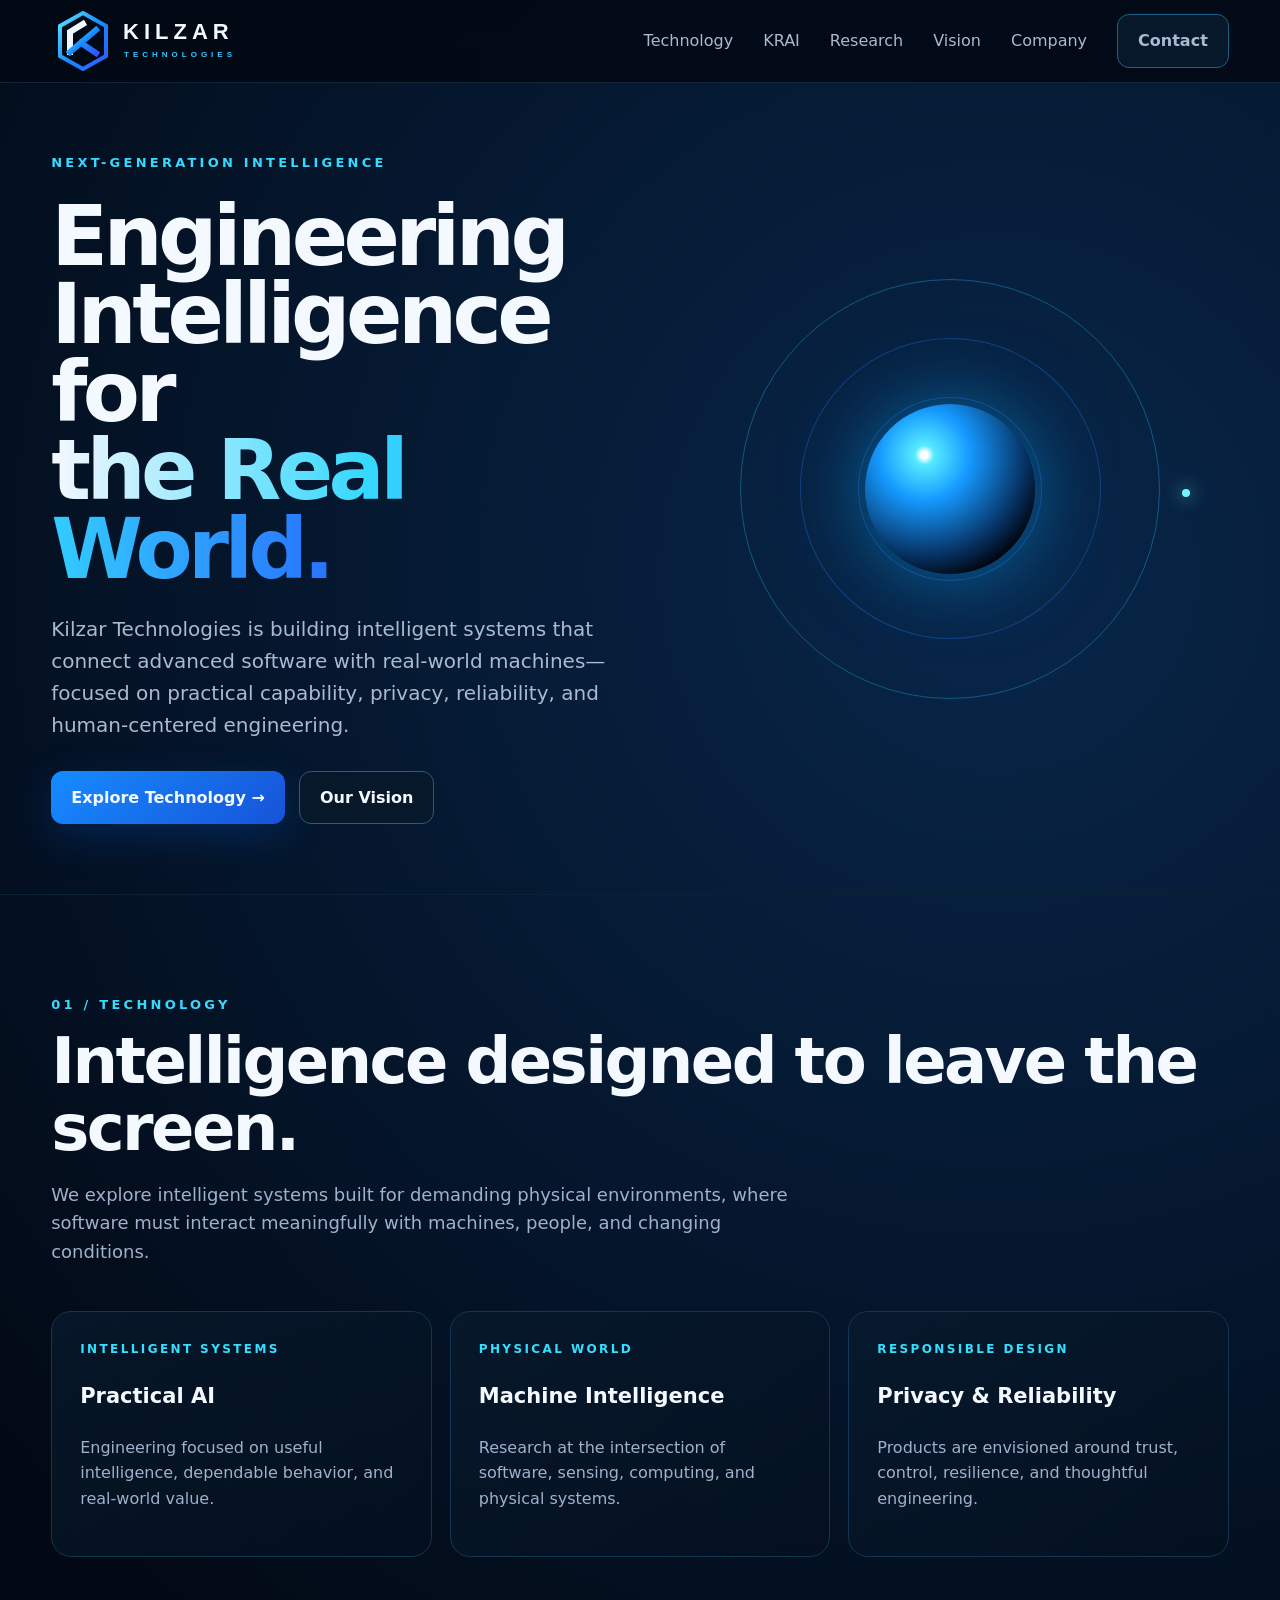
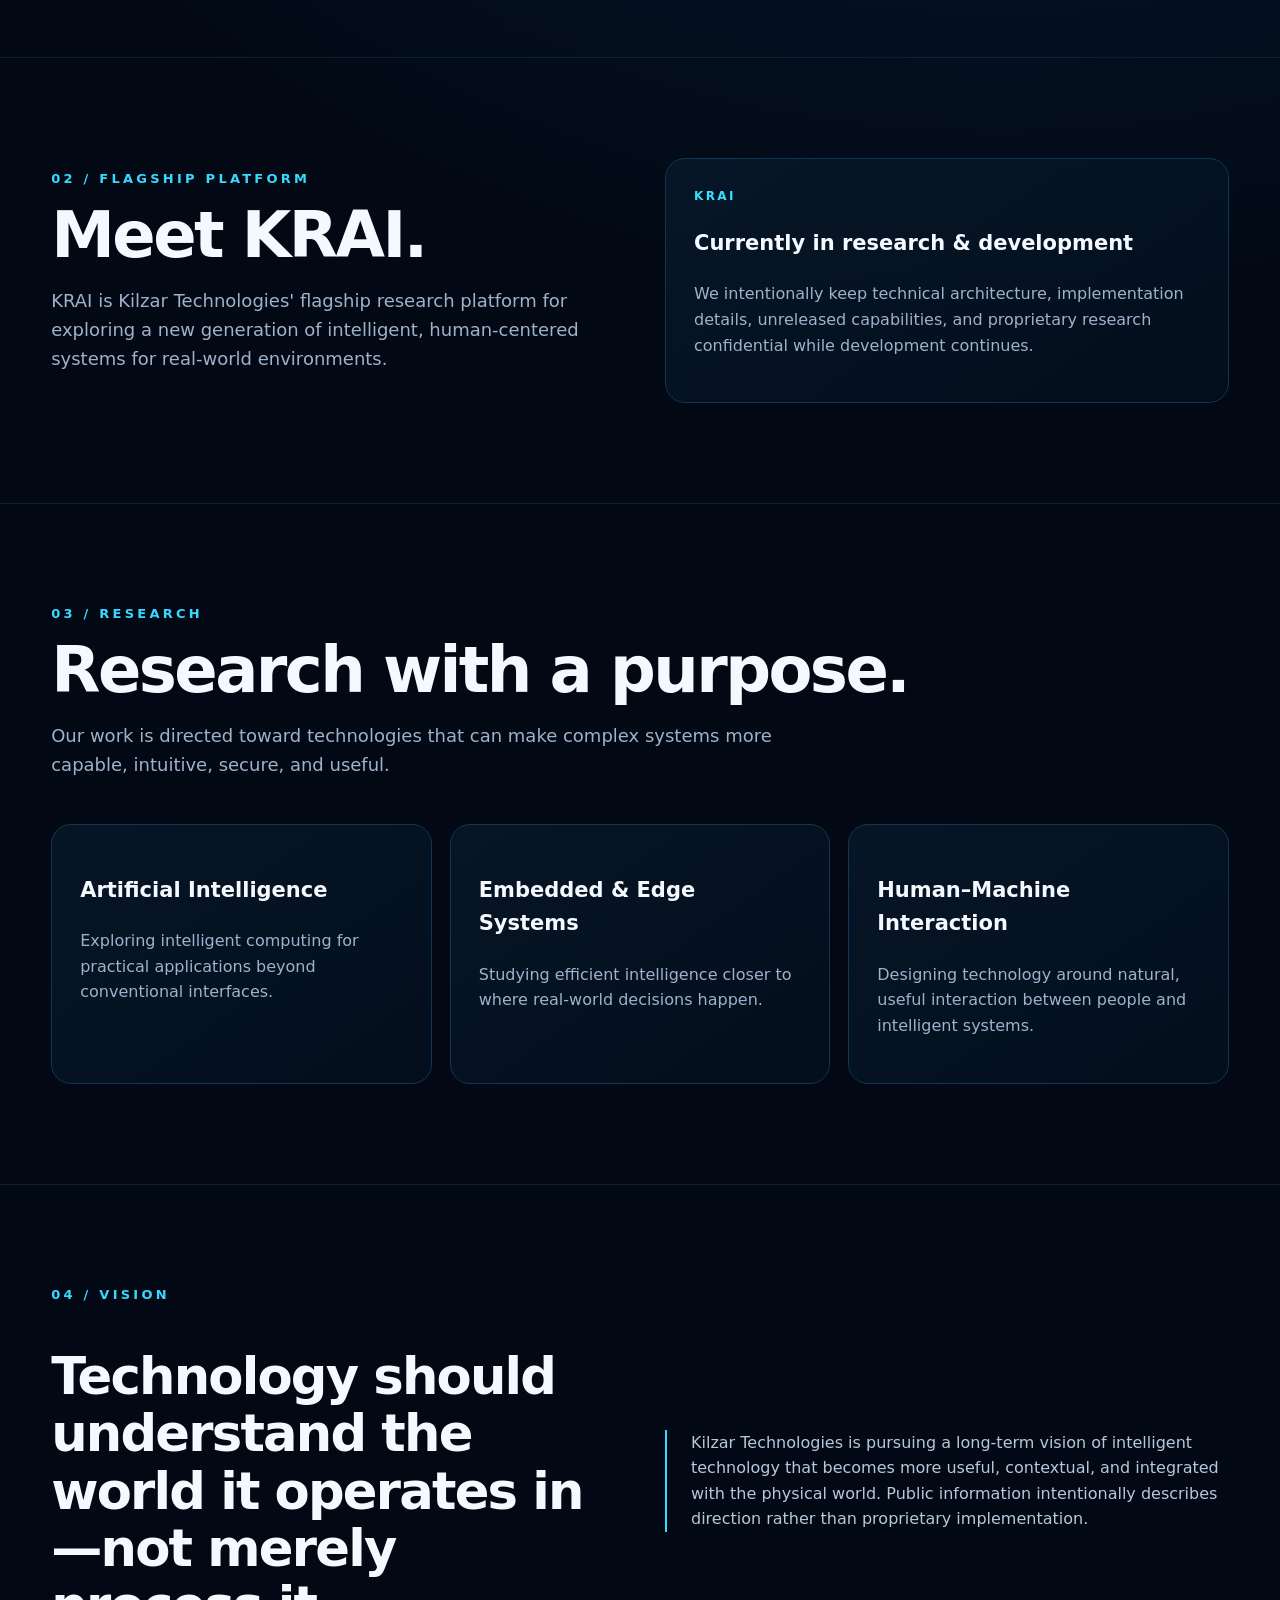
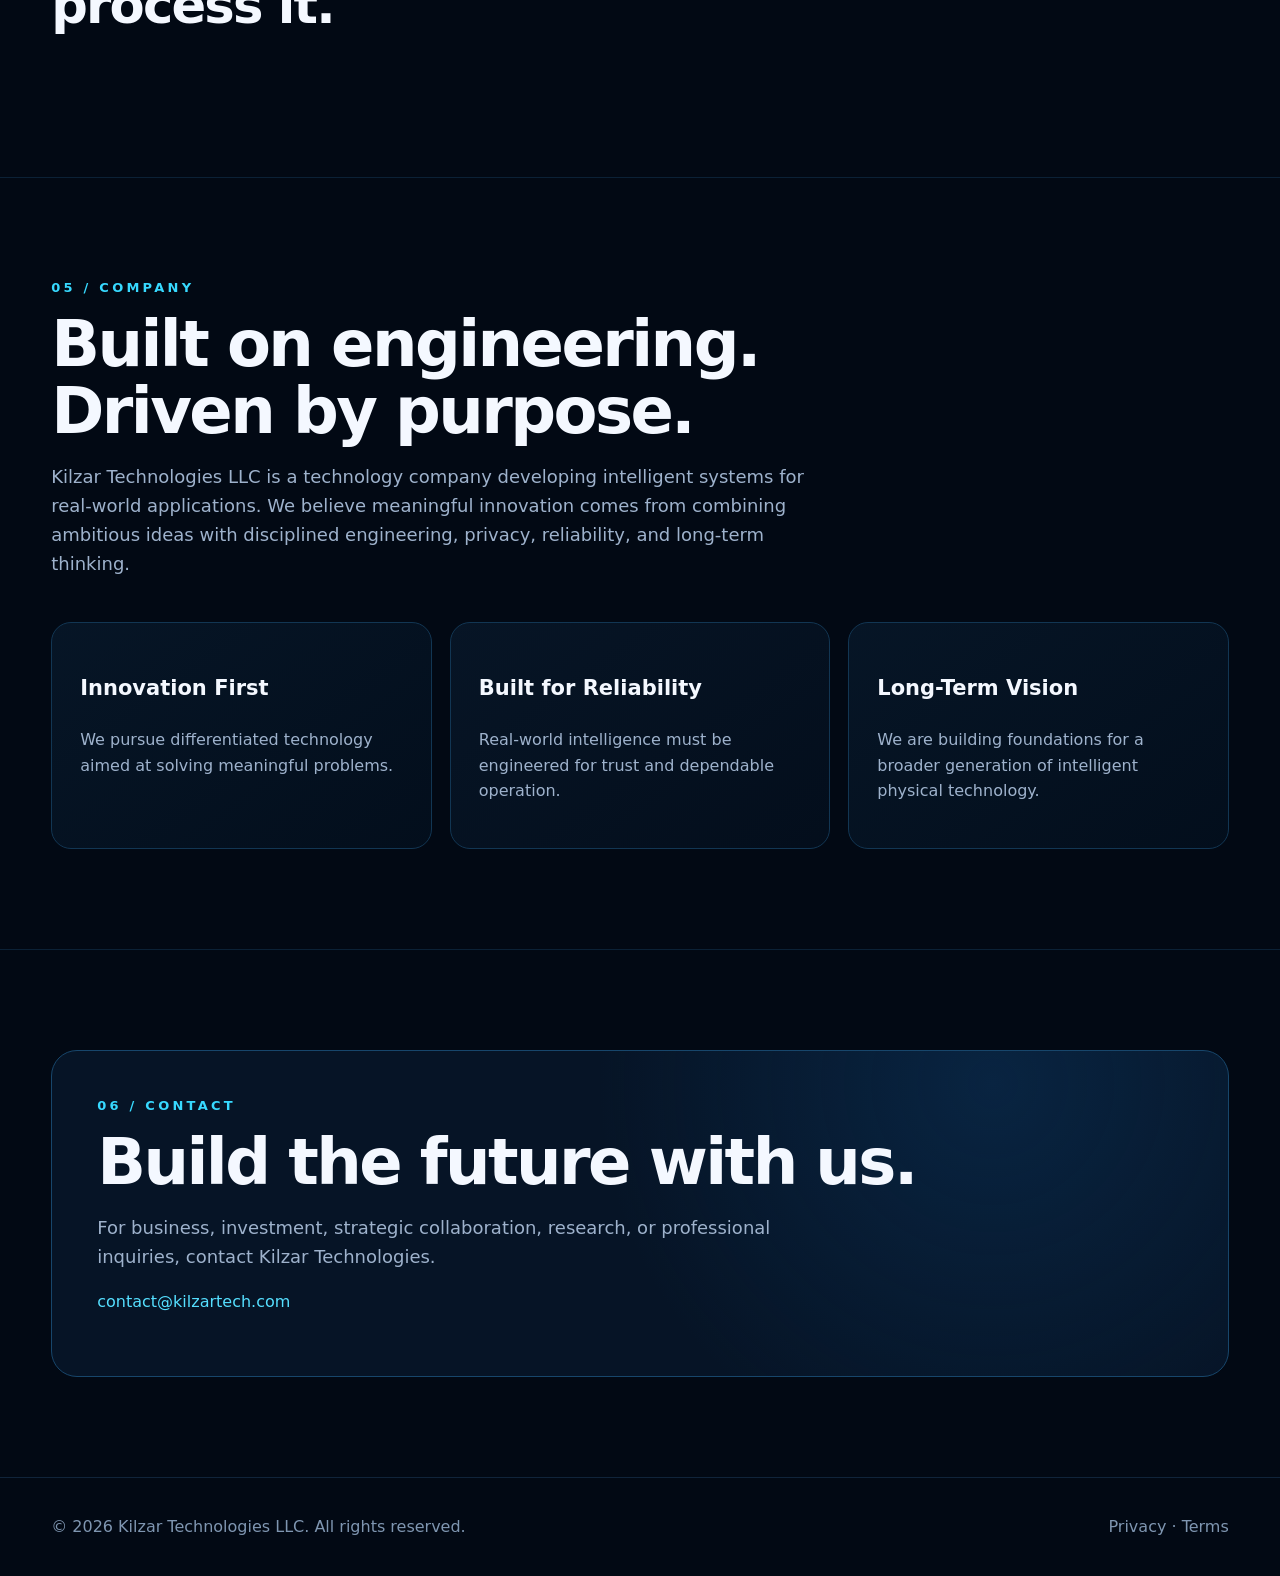
==== index.html @ d8b45caa "Add files via upload" ====
<!doctype html><html lang="en"><head>
<meta charset="utf-8"><meta name="viewport" content="width=device-width,initial-scale=1">
<title>Kilzar Technologies | Engineering Intelligence for the Real World</title>
<meta name="description" content="Kilzar Technologies develops intelligent systems for real-world machines, mobility, and emerging technology.">
<meta name="theme-color" content="#020914"><meta property="og:title" content="Kilzar Technologies"><meta property="og:description" content="Engineering Intelligence for the Real World.">
<link rel="icon" href="assets/favicon.svg"><link rel="stylesheet" href="styles.css">
<script type="application/ld+json">{"@context":"https://schema.org","@type":"Organization","name":"Kilzar Technologies LLC","url":"https://kilzartech.com"}</script></head>
<body><header class="top"><div class="wrap nav"><a class="brand" href="#home"><img src="assets/logo.svg" alt="Kilzar Technologies"></a>
<nav class="links"><a href="#technology">Technology</a><a href="#krai">KRAI</a><a href="#research">Research</a><a href="#vision">Vision</a><a href="#company">Company</a><a class="btn contactlink" href="#contact">Contact</a></nav></div></header>
<main id="home"><div class="wrap hero"><div><div class="eyebrow">Next-generation intelligence</div>
<h1>Engineering<br>Intelligence for<br><span class="grad">the Real World.</span></h1>
<p class="lead">Kilzar Technologies is building intelligent systems that connect advanced software with real-world machines—focused on practical capability, privacy, reliability, and human-centered engineering.</p>
<div class="actions"><a class="btn primary" href="#technology">Explore Technology →</a><a class="btn" href="#vision">Our Vision</a></div></div>
<div class="visual" aria-hidden="true"><div class="orb"></div><div class="core"></div><div class="dot"></div></div></div>

<section id="technology"><div class="wrap"><div class="eyebrow">01 / Technology</div><h2 class="section-title">Intelligence designed to leave the screen.</h2><p class="sub">We explore intelligent systems built for demanding physical environments, where software must interact meaningfully with machines, people, and changing conditions.</p>
<div class="grid"><article class="card"><div class="num">INTELLIGENT SYSTEMS</div><h3>Practical AI</h3><p>Engineering focused on useful intelligence, dependable behavior, and real-world value.</p></article><article class="card"><div class="num">PHYSICAL WORLD</div><h3>Machine Intelligence</h3><p>Research at the intersection of software, sensing, computing, and physical systems.</p></article><article class="card"><div class="num">RESPONSIBLE DESIGN</div><h3>Privacy & Reliability</h3><p>Products are envisioned around trust, control, resilience, and thoughtful engineering.</p></article></div></div></section>

<section id="krai"><div class="wrap split"><div><div class="eyebrow">02 / Flagship Platform</div><h2 class="section-title">Meet KRAI.</h2><p class="sub">KRAI is Kilzar Technologies' flagship research platform for exploring a new generation of intelligent, human-centered systems for real-world environments.</p></div><div class="card"><div class="num">KRAI</div><h3>Currently in research & development</h3><p>We intentionally keep technical architecture, implementation details, unreleased capabilities, and proprietary research confidential while development continues.</p></div></div></section>

<section id="research"><div class="wrap"><div class="eyebrow">03 / Research</div><h2 class="section-title">Research with a purpose.</h2><p class="sub">Our work is directed toward technologies that can make complex systems more capable, intuitive, secure, and useful.</p><div class="grid"><div class="card"><h3>Artificial Intelligence</h3><p>Exploring intelligent computing for practical applications beyond conventional interfaces.</p></div><div class="card"><h3>Embedded & Edge Systems</h3><p>Studying efficient intelligence closer to where real-world decisions happen.</p></div><div class="card"><h3>Human–Machine Interaction</h3><p>Designing technology around natural, useful interaction between people and intelligent systems.</p></div></div></div></section>

<section id="vision"><div class="wrap split"><div><div class="eyebrow">04 / Vision</div><h2 class="statement">Technology should understand the world it operates in—not merely process it.</h2></div><p class="safe">Kilzar Technologies is pursuing a long-term vision of intelligent technology that becomes more useful, contextual, and integrated with the physical world. Public information intentionally describes direction rather than proprietary implementation.</p></div></section>

<section id="company"><div class="wrap"><div class="eyebrow">05 / Company</div><h2 class="section-title">Built on engineering.<br>Driven by purpose.</h2><p class="sub">Kilzar Technologies LLC is a technology company developing intelligent systems for real-world applications. We believe meaningful innovation comes from combining ambitious ideas with disciplined engineering, privacy, reliability, and long-term thinking.</p><div class="grid"><div class="card"><h3>Innovation First</h3><p>We pursue differentiated technology aimed at solving meaningful problems.</p></div><div class="card"><h3>Built for Reliability</h3><p>Real-world intelligence must be engineered for trust and dependable operation.</p></div><div class="card"><h3>Long-Term Vision</h3><p>We are building foundations for a broader generation of intelligent physical technology.</p></div></div></div></section>

<section id="contact"><div class="wrap contact"><div class="eyebrow">06 / Contact</div><h2 class="section-title">Build the future with us.</h2><p class="sub">For business, investment, strategic collaboration, research, or professional inquiries, contact Kilzar Technologies.</p><p><a href="mailto:contact@kilzartech.com">contact@kilzartech.com</a></p></div></section></main>
<footer class="footer"><div class="wrap foot"><span>© 2026 Kilzar Technologies LLC. All rights reserved.</span><span><a href="privacy.html">Privacy</a> · <a href="terms.html">Terms</a></span></div></footer><script src="script.js"></script></body></html>
---- styles.css ----
:root{--bg:#020914;--panel:#07182b;--line:#123653;--text:#f4f8ff;--muted:#9eb2cc;--cyan:#37d9ff;--blue:#1677ff}
*{box-sizing:border-box}html{scroll-behavior:smooth}body{margin:0;background:radial-gradient(circle at 78% 12%,#08264a 0,transparent 31%),var(--bg);color:var(--text);font:16px/1.6 Inter,ui-sans-serif,system-ui,-apple-system,Segoe UI,sans-serif}
a{color:inherit;text-decoration:none}.wrap{width:min(1180px,92%);margin:auto}.top{position:sticky;top:0;z-index:20;background:#020914e8;backdrop-filter:blur(16px);border-bottom:1px solid #10243a}.nav{height:82px;display:flex;align-items:center;justify-content:space-between}.brand img{width:220px;max-width:48vw;display:block}.links{display:flex;align-items:center;gap:30px;color:#a9bad1}.links a:hover{color:white}.btn{display:inline-flex;align-items:center;justify-content:center;border:1px solid #1b6089;border-radius:12px;padding:13px 20px;font-weight:700;background:#07182b}.btn.primary{border:0;background:linear-gradient(135deg,#168bff,#1653d8);box-shadow:0 12px 40px #006cff35}.hero{min-height:720px;display:grid;grid-template-columns:1.02fr .98fr;gap:40px;align-items:center;padding:70px 0}.eyebrow{color:var(--cyan);font-size:13px;letter-spacing:.25em;font-weight:800;text-transform:uppercase}.hero h1{font-size:clamp(54px,6.5vw,94px);line-height:.94;letter-spacing:-.055em;margin:24px 0}.grad{background:linear-gradient(90deg,#f5f8ff,#35d8ff,#2873ff);-webkit-background-clip:text;color:transparent}.lead{font-size:20px;color:#a9bad1;max-width:690px}.actions{display:flex;gap:14px;margin-top:30px}.visual{position:relative;min-height:520px;display:grid;place-items:center}.orb{width:min(420px,80vw);aspect-ratio:1;border:1px solid #1ecbff55;border-radius:50%;position:absolute;animation:spin 18s linear infinite}.orb:after,.orb:before{content:"";position:absolute;inset:14%;border:1px solid #1d80ff55;border-radius:50%;transform:rotate(58deg)}.orb:after{inset:28%;transform:rotate(-36deg)}.core{width:170px;aspect-ratio:1;border-radius:50%;background:radial-gradient(circle at 35% 30%,white 0 2%,#55eaff 6%,#1599ff 28%,#062c59 64%,#010610 78%);box-shadow:0 0 80px #0aa8ff88;animation:float 4s ease-in-out infinite}.dot{position:absolute;width:8px;height:8px;border-radius:50%;background:#6ff5ff;box-shadow:0 0 18px #6ff5ff;right:7%;top:50%}
section{padding:100px 0;border-top:1px solid #0b2136}.section-title{font-size:clamp(38px,5vw,64px);line-height:1.05;letter-spacing:-.04em;margin:12px 0 18px}.sub{color:var(--muted);max-width:760px;font-size:18px}.grid{display:grid;grid-template-columns:repeat(3,1fr);gap:18px;margin-top:44px}.card{padding:28px;border:1px solid var(--line);border-radius:20px;background:linear-gradient(145deg,#081a2dba,#03101fba);min-height:210px;transition:.25s}.card:hover{transform:translateY(-5px);border-color:#2476a7;box-shadow:0 18px 60px #0007}.card h3{font-size:21px}.card p{color:var(--muted)}.num{color:#36dfff;font-size:12px;letter-spacing:.2em;font-weight:800}.split{display:grid;grid-template-columns:1fr 1fr;gap:50px;align-items:center}.statement{font-size:clamp(30px,4vw,52px);line-height:1.12;letter-spacing:-.035em}.safe{border-left:2px solid var(--cyan);padding-left:24px;color:#b6c8dc}.contact{padding:45px;border:1px solid #17466b;border-radius:26px;background:radial-gradient(circle at 80% 10%,#0c3c6a66,transparent 40%),#061426}.contact a{color:#55dfff}.footer{padding:36px 0;color:#7f96b1;border-top:1px solid #10243a}.foot{display:flex;justify-content:space-between;gap:20px;flex-wrap:wrap}.mobile{display:none}
@keyframes spin{to{transform:rotate(360deg)}}@keyframes float{50%{transform:translateY(-12px)}}
@media(max-width:800px){.links a:not(.contactlink){display:none}.links{gap:10px}.hero,.split{grid-template-columns:1fr}.hero{padding-top:55px}.visual{min-height:390px}.grid{grid-template-columns:1fr}.hero h1{font-size:55px}.nav{height:72px}.brand img{width:190px}section{padding:72px 0}}
@media(prefers-reduced-motion:reduce){*{scroll-behavior:auto}.orb,.core{animation:none}}
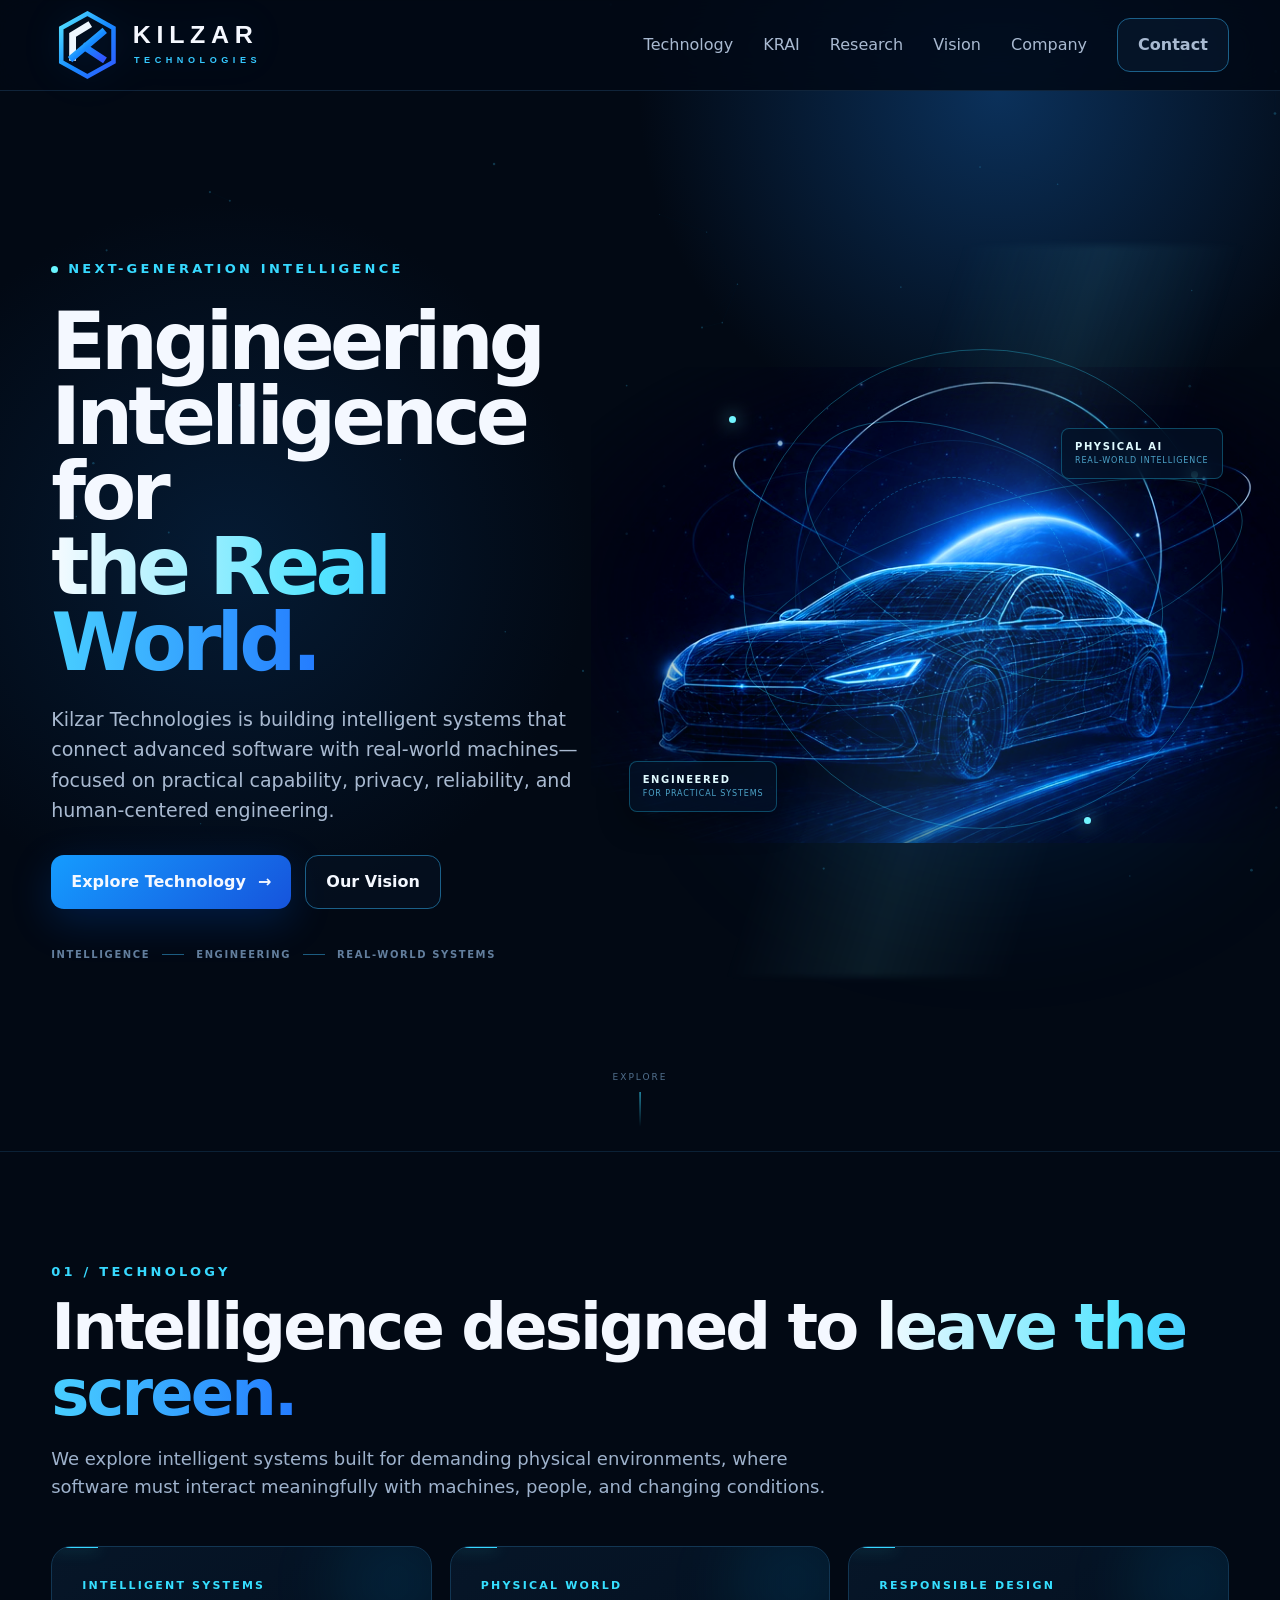
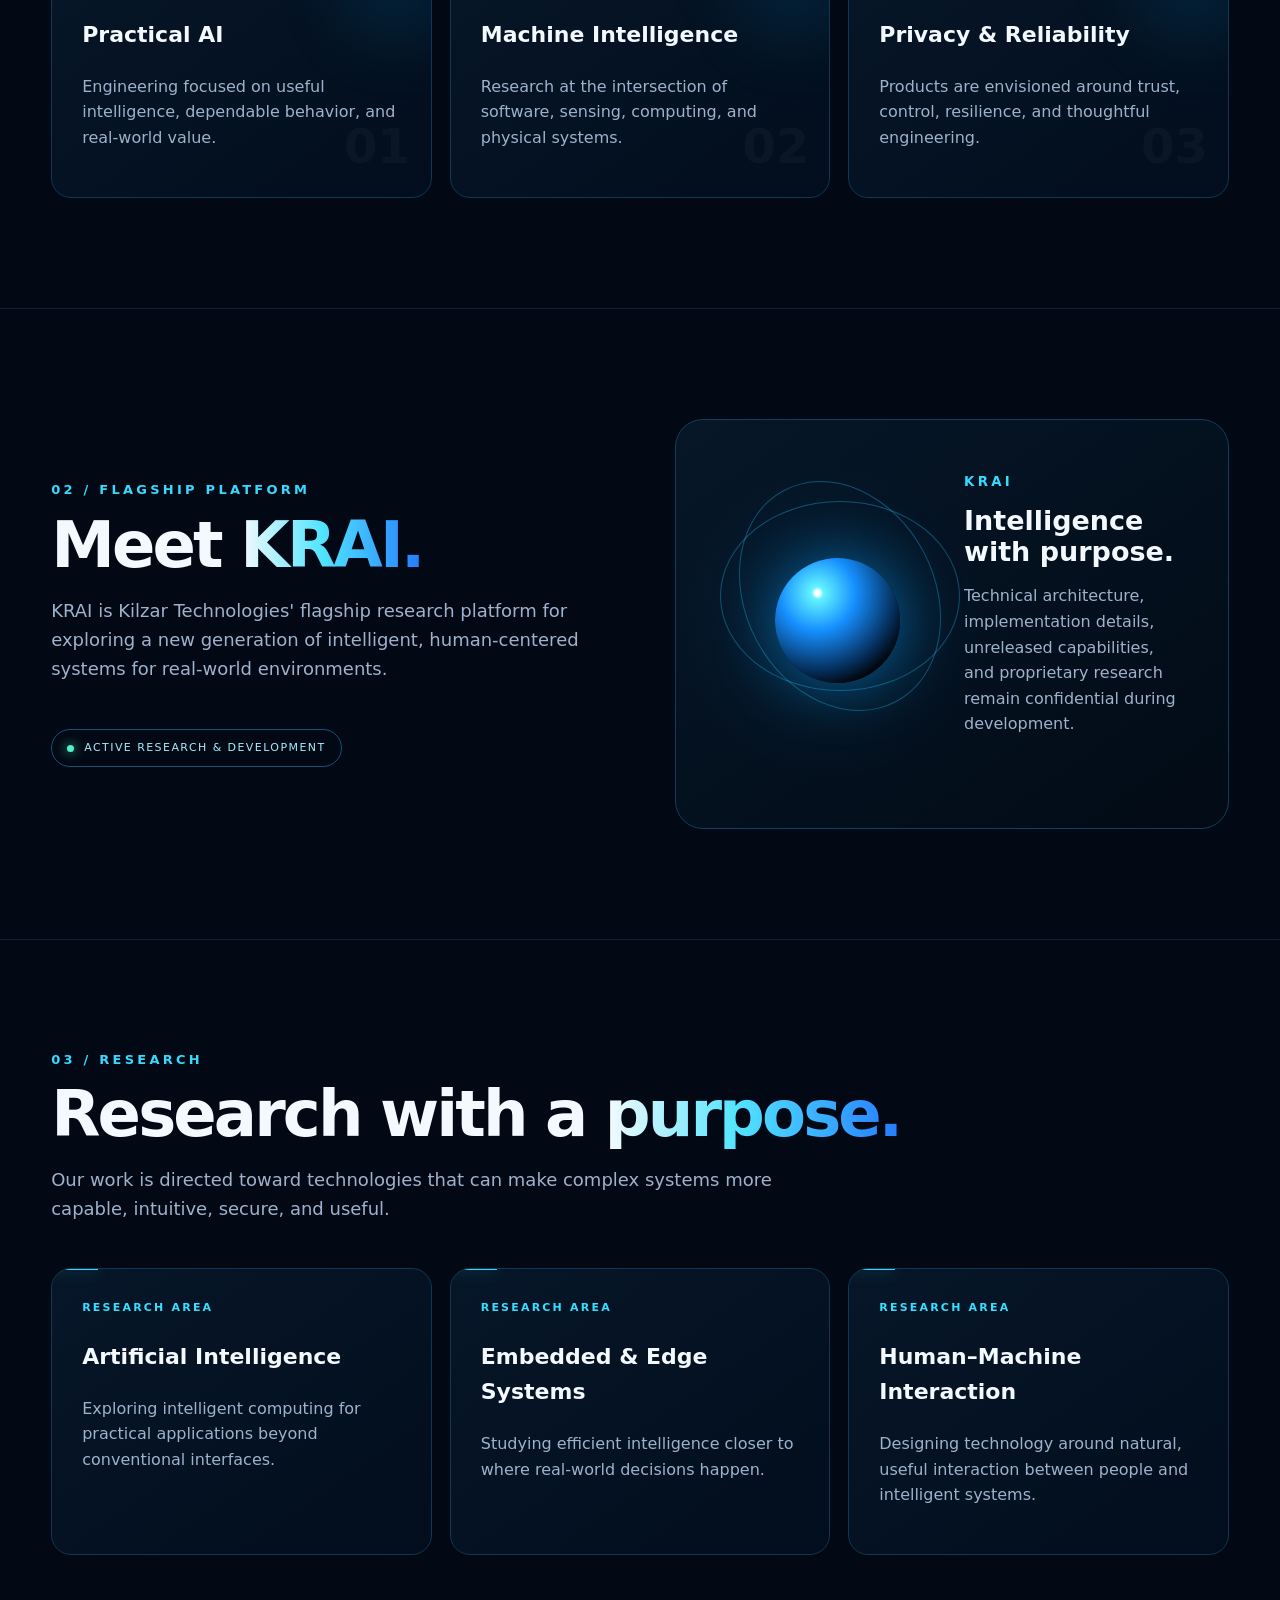
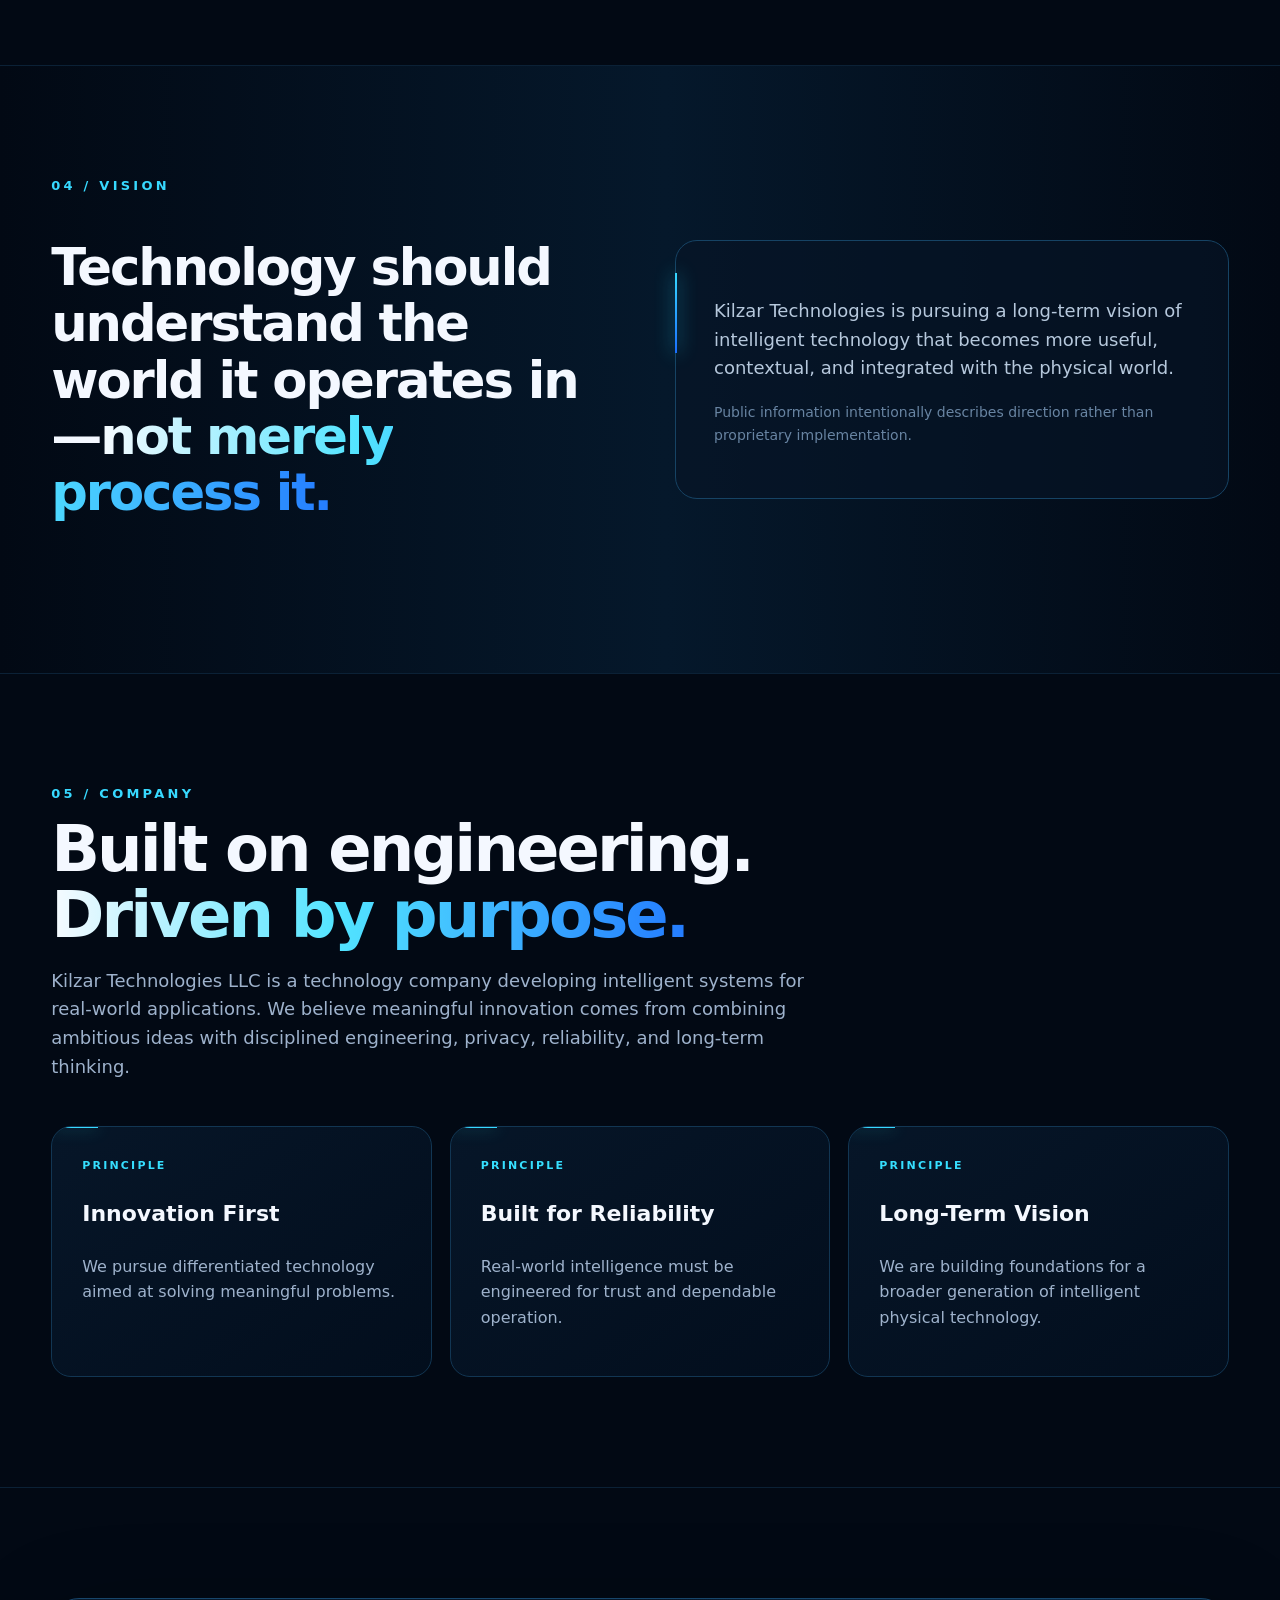
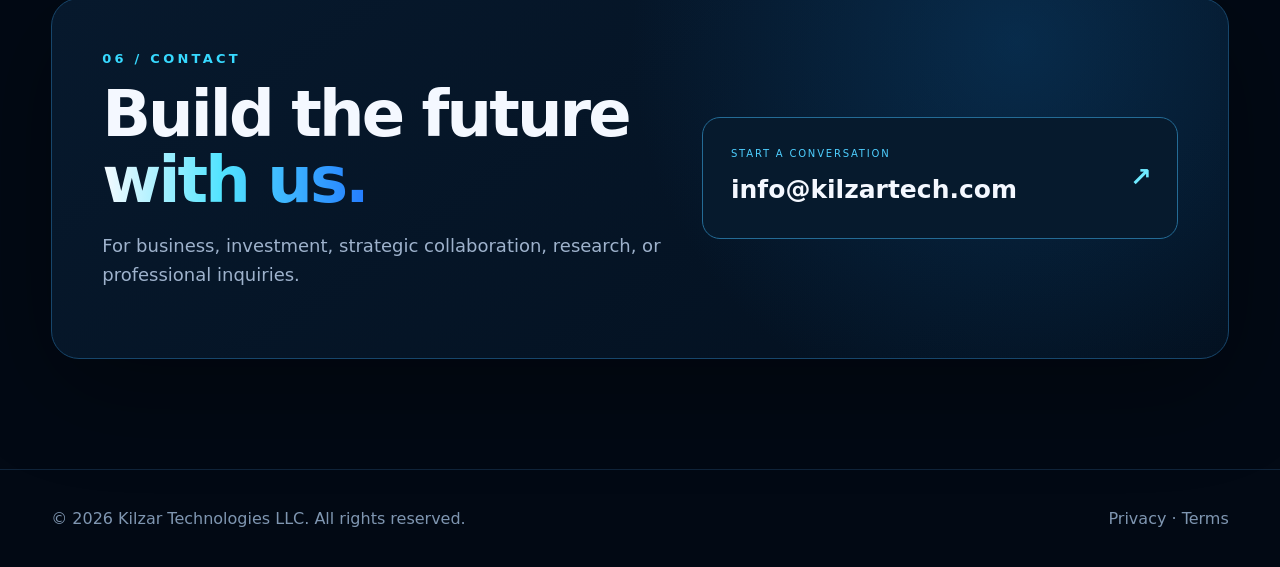
==== commit 7d5f6586: "Add files via upload" ====
--- a/index.html
+++ b/index.html
@@ -1,28 +1,95 @@
-<!doctype html><html lang="en"><head>
-<meta charset="utf-8"><meta name="viewport" content="width=device-width,initial-scale=1">
+<!doctype html>
+<html lang="en">
+<head>
+<meta charset="utf-8">
+<meta name="viewport" content="width=device-width,initial-scale=1">
 <title>Kilzar Technologies | Engineering Intelligence for the Real World</title>
 <meta name="description" content="Kilzar Technologies develops intelligent systems for real-world machines, mobility, and emerging technology.">
-<meta name="theme-color" content="#020914"><meta property="og:title" content="Kilzar Technologies"><meta property="og:description" content="Engineering Intelligence for the Real World.">
-<link rel="icon" href="assets/favicon.svg"><link rel="stylesheet" href="styles.css">
-<script type="application/ld+json">{"@context":"https://schema.org","@type":"Organization","name":"Kilzar Technologies LLC","url":"https://kilzartech.com"}</script></head>
-<body><header class="top"><div class="wrap nav"><a class="brand" href="#home"><img src="assets/logo.svg" alt="Kilzar Technologies"></a>
-<nav class="links"><a href="#technology">Technology</a><a href="#krai">KRAI</a><a href="#research">Research</a><a href="#vision">Vision</a><a href="#company">Company</a><a class="btn contactlink" href="#contact">Contact</a></nav></div></header>
-<main id="home"><div class="wrap hero"><div><div class="eyebrow">Next-generation intelligence</div>
-<h1>Engineering<br>Intelligence for<br><span class="grad">the Real World.</span></h1>
-<p class="lead">Kilzar Technologies is building intelligent systems that connect advanced software with real-world machines—focused on practical capability, privacy, reliability, and human-centered engineering.</p>
-<div class="actions"><a class="btn primary" href="#technology">Explore Technology →</a><a class="btn" href="#vision">Our Vision</a></div></div>
-<div class="visual" aria-hidden="true"><div class="orb"></div><div class="core"></div><div class="dot"></div></div></div>
+<meta name="theme-color" content="#020914">
+<meta property="og:title" content="Kilzar Technologies">
+<meta property="og:description" content="Engineering Intelligence for the Real World.">
+<link rel="icon" href="assets/favicon.svg">
+<link rel="stylesheet" href="styles.css">
+<script type="application/ld+json">{"@context":"https://schema.org","@type":"Organization","name":"Kilzar Technologies LLC","url":"https://kilzartech.com"}</script>
+</head>
+<body>
+<div class="ambient" aria-hidden="true"><canvas id="field"></canvas><div class="scan"></div></div>
 
-<section id="technology"><div class="wrap"><div class="eyebrow">01 / Technology</div><h2 class="section-title">Intelligence designed to leave the screen.</h2><p class="sub">We explore intelligent systems built for demanding physical environments, where software must interact meaningfully with machines, people, and changing conditions.</p>
-<div class="grid"><article class="card"><div class="num">INTELLIGENT SYSTEMS</div><h3>Practical AI</h3><p>Engineering focused on useful intelligence, dependable behavior, and real-world value.</p></article><article class="card"><div class="num">PHYSICAL WORLD</div><h3>Machine Intelligence</h3><p>Research at the intersection of software, sensing, computing, and physical systems.</p></article><article class="card"><div class="num">RESPONSIBLE DESIGN</div><h3>Privacy & Reliability</h3><p>Products are envisioned around trust, control, resilience, and thoughtful engineering.</p></article></div></div></section>
+<header class="top">
+  <div class="wrap nav">
+    <a class="brand" href="#home" aria-label="Kilzar Technologies home"><img src="assets/logo.svg" alt="Kilzar Technologies"></a>
+    <nav class="links" aria-label="Primary navigation">
+      <a href="#technology">Technology</a><a href="#krai">KRAI</a><a href="#research">Research</a>
+      <a href="#vision">Vision</a><a href="#company">Company</a><a class="btn contactlink" href="#contact">Contact</a>
+    </nav>
+  </div>
+</header>
 
-<section id="krai"><div class="wrap split"><div><div class="eyebrow">02 / Flagship Platform</div><h2 class="section-title">Meet KRAI.</h2><p class="sub">KRAI is Kilzar Technologies' flagship research platform for exploring a new generation of intelligent, human-centered systems for real-world environments.</p></div><div class="card"><div class="num">KRAI</div><h3>Currently in research & development</h3><p>We intentionally keep technical architecture, implementation details, unreleased capabilities, and proprietary research confidential while development continues.</p></div></div></section>
+<main id="home">
+<section class="hero-section">
+<div class="wrap hero">
+  <div class="hero-copy reveal">
+    <div class="eyebrow"><span class="pulse"></span> Next-generation intelligence</div>
+    <h1>Engineering<br>Intelligence for<br><span class="grad">the Real World.</span></h1>
+    <p class="lead">Kilzar Technologies is building intelligent systems that connect advanced software with real-world machines—focused on practical capability, privacy, reliability, and human-centered engineering.</p>
+    <div class="actions"><a class="btn primary" href="#technology">Explore Technology <span>→</span></a><a class="btn ghost" href="#vision">Our Vision</a></div>
+    <div class="trustline"><span>INTELLIGENCE</span><i></i><span>ENGINEERING</span><i></i><span>REAL-WORLD SYSTEMS</span></div>
+  </div>
+  <div class="hero-stage reveal" aria-hidden="true">
+    <div class="halo halo-a"></div><div class="halo halo-b"></div><div class="halo halo-c"></div>
+    <div class="data-ring ring-a"></div><div class="data-ring ring-b"></div>
+    <img class="hero-car" src="assets/automotive-hero.jpg" alt="">
+    <div class="light-sweep"></div>
+    <div class="node n1"></div><div class="node n2"></div><div class="node n3"></div>
+    <div class="hud hud-a"><b>PHYSICAL AI</b><span>REAL-WORLD INTELLIGENCE</span></div>
+    <div class="hud hud-b"><b>ENGINEERED</b><span>FOR PRACTICAL SYSTEMS</span></div>
+  </div>
+</div>
+<div class="scroll-cue"><span>EXPLORE</span><i></i></div>
+</section>
 
-<section id="research"><div class="wrap"><div class="eyebrow">03 / Research</div><h2 class="section-title">Research with a purpose.</h2><p class="sub">Our work is directed toward technologies that can make complex systems more capable, intuitive, secure, and useful.</p><div class="grid"><div class="card"><h3>Artificial Intelligence</h3><p>Exploring intelligent computing for practical applications beyond conventional interfaces.</p></div><div class="card"><h3>Embedded & Edge Systems</h3><p>Studying efficient intelligence closer to where real-world decisions happen.</p></div><div class="card"><h3>Human–Machine Interaction</h3><p>Designing technology around natural, useful interaction between people and intelligent systems.</p></div></div></div></section>
+<section id="technology"><div class="wrap reveal">
+  <div class="eyebrow">01 / Technology</div><h2 class="section-title">Intelligence designed to <span>leave the screen.</span></h2>
+  <p class="sub">We explore intelligent systems built for demanding physical environments, where software must interact meaningfully with machines, people, and changing conditions.</p>
+  <div class="grid">
+    <article class="card"><div class="card-glow"></div><div class="num">INTELLIGENT SYSTEMS</div><h3>Practical AI</h3><p>Engineering focused on useful intelligence, dependable behavior, and real-world value.</p><div class="corner">01</div></article>
+    <article class="card"><div class="card-glow"></div><div class="num">PHYSICAL WORLD</div><h3>Machine Intelligence</h3><p>Research at the intersection of software, sensing, computing, and physical systems.</p><div class="corner">02</div></article>
+    <article class="card"><div class="card-glow"></div><div class="num">RESPONSIBLE DESIGN</div><h3>Privacy & Reliability</h3><p>Products are envisioned around trust, control, resilience, and thoughtful engineering.</p><div class="corner">03</div></article>
+  </div>
+</div></section>
 
-<section id="vision"><div class="wrap split"><div><div class="eyebrow">04 / Vision</div><h2 class="statement">Technology should understand the world it operates in—not merely process it.</h2></div><p class="safe">Kilzar Technologies is pursuing a long-term vision of intelligent technology that becomes more useful, contextual, and integrated with the physical world. Public information intentionally describes direction rather than proprietary implementation.</p></div></section>
+<section id="krai"><div class="wrap split reveal">
+  <div><div class="eyebrow">02 / Flagship Platform</div><h2 class="section-title">Meet <span>KRAI.</span></h2><p class="sub">KRAI is Kilzar Technologies' flagship research platform for exploring a new generation of intelligent, human-centered systems for real-world environments.</p><div class="status"><i></i> ACTIVE RESEARCH & DEVELOPMENT</div></div>
+  <div class="krai-viz"><div class="krai-orbit o1"></div><div class="krai-orbit o2"></div><div class="krai-core"></div><div class="krai-copy"><small>KRAI</small><strong>Intelligence with purpose.</strong><p>Technical architecture, implementation details, unreleased capabilities, and proprietary research remain confidential during development.</p></div></div>
+</div></section>
 
-<section id="company"><div class="wrap"><div class="eyebrow">05 / Company</div><h2 class="section-title">Built on engineering.<br>Driven by purpose.</h2><p class="sub">Kilzar Technologies LLC is a technology company developing intelligent systems for real-world applications. We believe meaningful innovation comes from combining ambitious ideas with disciplined engineering, privacy, reliability, and long-term thinking.</p><div class="grid"><div class="card"><h3>Innovation First</h3><p>We pursue differentiated technology aimed at solving meaningful problems.</p></div><div class="card"><h3>Built for Reliability</h3><p>Real-world intelligence must be engineered for trust and dependable operation.</p></div><div class="card"><h3>Long-Term Vision</h3><p>We are building foundations for a broader generation of intelligent physical technology.</p></div></div></div></section>
+<section id="research"><div class="wrap reveal">
+  <div class="eyebrow">03 / Research</div><h2 class="section-title">Research with a <span>purpose.</span></h2>
+  <p class="sub">Our work is directed toward technologies that can make complex systems more capable, intuitive, secure, and useful.</p>
+  <div class="grid research-grid">
+    <div class="card"><div class="num">RESEARCH AREA</div><h3>Artificial Intelligence</h3><p>Exploring intelligent computing for practical applications beyond conventional interfaces.</p></div>
+    <div class="card"><div class="num">RESEARCH AREA</div><h3>Embedded & Edge Systems</h3><p>Studying efficient intelligence closer to where real-world decisions happen.</p></div>
+    <div class="card"><div class="num">RESEARCH AREA</div><h3>Human–Machine Interaction</h3><p>Designing technology around natural, useful interaction between people and intelligent systems.</p></div>
+  </div>
+</div></section>
 
-<section id="contact"><div class="wrap contact"><div class="eyebrow">06 / Contact</div><h2 class="section-title">Build the future with us.</h2><p class="sub">For business, investment, strategic collaboration, research, or professional inquiries, contact Kilzar Technologies.</p><p><a href="mailto:contact@kilzartech.com">contact@kilzartech.com</a></p></div></section></main>
-<footer class="footer"><div class="wrap foot"><span>© 2026 Kilzar Technologies LLC. All rights reserved.</span><span><a href="privacy.html">Privacy</a> · <a href="terms.html">Terms</a></span></div></footer><script src="script.js"></script></body></html>+<section id="vision" class="vision-section"><div class="wrap split reveal">
+  <div><div class="eyebrow">04 / Vision</div><h2 class="statement">Technology should understand the world it operates in—<span>not merely process it.</span></h2></div>
+  <div class="vision-panel"><div class="vision-line"></div><p>Kilzar Technologies is pursuing a long-term vision of intelligent technology that becomes more useful, contextual, and integrated with the physical world.</p><p class="muted-small">Public information intentionally describes direction rather than proprietary implementation.</p></div>
+</div></section>
+
+<section id="company"><div class="wrap reveal">
+  <div class="eyebrow">05 / Company</div><h2 class="section-title">Built on engineering.<br><span>Driven by purpose.</span></h2>
+  <p class="sub">Kilzar Technologies LLC is a technology company developing intelligent systems for real-world applications. We believe meaningful innovation comes from combining ambitious ideas with disciplined engineering, privacy, reliability, and long-term thinking.</p>
+  <div class="grid"><div class="card"><div class="num">PRINCIPLE</div><h3>Innovation First</h3><p>We pursue differentiated technology aimed at solving meaningful problems.</p></div><div class="card"><div class="num">PRINCIPLE</div><h3>Built for Reliability</h3><p>Real-world intelligence must be engineered for trust and dependable operation.</p></div><div class="card"><div class="num">PRINCIPLE</div><h3>Long-Term Vision</h3><p>We are building foundations for a broader generation of intelligent physical technology.</p></div></div>
+</div></section>
+
+<section id="contact"><div class="wrap contact reveal">
+  <div><div class="eyebrow">06 / Contact</div><h2 class="section-title">Build the future <span>with us.</span></h2><p class="sub">For business, investment, strategic collaboration, research, or professional inquiries.</p></div>
+  <a class="contact-cta" href="mailto:info@kilzartech.com"><small>START A CONVERSATION</small><strong>info@kilzartech.com</strong><b>↗</b></a>
+</div></section>
+</main>
+
+<footer class="footer"><div class="wrap foot"><span>© 2026 Kilzar Technologies LLC. All rights reserved.</span><span><a href="privacy.html">Privacy</a> · <a href="terms.html">Terms</a></span></div></footer>
+<script src="script.js"></script>
+</body></html>
--- a/styles.css
+++ b/styles.css
@@ -1,8 +1,20 @@
 
-:root{--bg:#020914;--panel:#07182b;--line:#123653;--text:#f4f8ff;--muted:#9eb2cc;--cyan:#37d9ff;--blue:#1677ff}
-*{box-sizing:border-box}html{scroll-behavior:smooth}body{margin:0;background:radial-gradient(circle at 78% 12%,#08264a 0,transparent 31%),var(--bg);color:var(--text);font:16px/1.6 Inter,ui-sans-serif,system-ui,-apple-system,Segoe UI,sans-serif}
-a{color:inherit;text-decoration:none}.wrap{width:min(1180px,92%);margin:auto}.top{position:sticky;top:0;z-index:20;background:#020914e8;backdrop-filter:blur(16px);border-bottom:1px solid #10243a}.nav{height:82px;display:flex;align-items:center;justify-content:space-between}.brand img{width:220px;max-width:48vw;display:block}.links{display:flex;align-items:center;gap:30px;color:#a9bad1}.links a:hover{color:white}.btn{display:inline-flex;align-items:center;justify-content:center;border:1px solid #1b6089;border-radius:12px;padding:13px 20px;font-weight:700;background:#07182b}.btn.primary{border:0;background:linear-gradient(135deg,#168bff,#1653d8);box-shadow:0 12px 40px #006cff35}.hero{min-height:720px;display:grid;grid-template-columns:1.02fr .98fr;gap:40px;align-items:center;padding:70px 0}.eyebrow{color:var(--cyan);font-size:13px;letter-spacing:.25em;font-weight:800;text-transform:uppercase}.hero h1{font-size:clamp(54px,6.5vw,94px);line-height:.94;letter-spacing:-.055em;margin:24px 0}.grad{background:linear-gradient(90deg,#f5f8ff,#35d8ff,#2873ff);-webkit-background-clip:text;color:transparent}.lead{font-size:20px;color:#a9bad1;max-width:690px}.actions{display:flex;gap:14px;margin-top:30px}.visual{position:relative;min-height:520px;display:grid;place-items:center}.orb{width:min(420px,80vw);aspect-ratio:1;border:1px solid #1ecbff55;border-radius:50%;position:absolute;animation:spin 18s linear infinite}.orb:after,.orb:before{content:"";position:absolute;inset:14%;border:1px solid #1d80ff55;border-radius:50%;transform:rotate(58deg)}.orb:after{inset:28%;transform:rotate(-36deg)}.core{width:170px;aspect-ratio:1;border-radius:50%;background:radial-gradient(circle at 35% 30%,white 0 2%,#55eaff 6%,#1599ff 28%,#062c59 64%,#010610 78%);box-shadow:0 0 80px #0aa8ff88;animation:float 4s ease-in-out infinite}.dot{position:absolute;width:8px;height:8px;border-radius:50%;background:#6ff5ff;box-shadow:0 0 18px #6ff5ff;right:7%;top:50%}
-section{padding:100px 0;border-top:1px solid #0b2136}.section-title{font-size:clamp(38px,5vw,64px);line-height:1.05;letter-spacing:-.04em;margin:12px 0 18px}.sub{color:var(--muted);max-width:760px;font-size:18px}.grid{display:grid;grid-template-columns:repeat(3,1fr);gap:18px;margin-top:44px}.card{padding:28px;border:1px solid var(--line);border-radius:20px;background:linear-gradient(145deg,#081a2dba,#03101fba);min-height:210px;transition:.25s}.card:hover{transform:translateY(-5px);border-color:#2476a7;box-shadow:0 18px 60px #0007}.card h3{font-size:21px}.card p{color:var(--muted)}.num{color:#36dfff;font-size:12px;letter-spacing:.2em;font-weight:800}.split{display:grid;grid-template-columns:1fr 1fr;gap:50px;align-items:center}.statement{font-size:clamp(30px,4vw,52px);line-height:1.12;letter-spacing:-.035em}.safe{border-left:2px solid var(--cyan);padding-left:24px;color:#b6c8dc}.contact{padding:45px;border:1px solid #17466b;border-radius:26px;background:radial-gradient(circle at 80% 10%,#0c3c6a66,transparent 40%),#061426}.contact a{color:#55dfff}.footer{padding:36px 0;color:#7f96b1;border-top:1px solid #10243a}.foot{display:flex;justify-content:space-between;gap:20px;flex-wrap:wrap}.mobile{display:none}
-@keyframes spin{to{transform:rotate(360deg)}}@keyframes float{50%{transform:translateY(-12px)}}
-@media(max-width:800px){.links a:not(.contactlink){display:none}.links{gap:10px}.hero,.split{grid-template-columns:1fr}.hero{padding-top:55px}.visual{min-height:390px}.grid{grid-template-columns:1fr}.hero h1{font-size:55px}.nav{height:72px}.brand img{width:190px}section{padding:72px 0}}
-@media(prefers-reduced-motion:reduce){*{scroll-behavior:auto}.orb,.core{animation:none}}
+:root{--bg:#020914;--bg2:#031225;--panel:#06172a;--line:#123653;--text:#f4f8ff;--muted:#9eb2cc;--cyan:#37d9ff;--blue:#1677ff;--navy:#06152a}
+*{box-sizing:border-box}html{scroll-behavior:smooth}body{margin:0;overflow-x:hidden;background:var(--bg);color:var(--text);font:16px/1.6 Inter,ui-sans-serif,system-ui,-apple-system,Segoe UI,sans-serif}a{color:inherit;text-decoration:none}.wrap{width:min(1220px,92%);margin:auto}
+.ambient{position:fixed;inset:0;z-index:-2;pointer-events:none;background:radial-gradient(circle at 78% 10%,#0b315b 0,transparent 28%),radial-gradient(circle at 18% 62%,#051b34 0,transparent 30%),#020914}.ambient canvas{width:100%;height:100%;opacity:.55}.scan{position:absolute;inset:0;background:linear-gradient(transparent 0 49%,#38dfff08 50%,transparent 51%);background-size:100% 8px;mask-image:linear-gradient(to bottom,black,transparent 80%);opacity:.35}
+.top{position:sticky;top:0;z-index:50;background:#020914dc;backdrop-filter:blur(20px) saturate(140%);border-bottom:1px solid #10243a}.nav{height:90px;display:flex;align-items:center;justify-content:space-between}.brand img{width:250px;max-width:47vw;display:block;filter:drop-shadow(0 0 18px #168bff22)}.links{display:flex;align-items:center;gap:30px;color:#a9bad1}.links a{position:relative;transition:.25s}.links a:not(.contactlink):after{content:"";position:absolute;left:0;right:100%;bottom:-8px;height:1px;background:var(--cyan);transition:.25s}.links a:hover{color:white}.links a:hover:after{right:0}
+.btn{display:inline-flex;align-items:center;justify-content:center;border:1px solid #1b6089;border-radius:13px;padding:13px 20px;font-weight:750;background:#07182bc9;transition:.25s}.btn:hover{transform:translateY(-2px);border-color:#36dfff;box-shadow:0 10px 35px #00a8ff1e}.btn.primary{border:0;background:linear-gradient(135deg,#159cff,#1654dc);box-shadow:0 12px 40px #006cff35}.btn.primary span{margin-left:12px;transition:.25s}.btn.primary:hover span{transform:translateX(4px)}.btn.ghost{background:#06142680}
+.hero-section{position:relative;min-height:calc(100vh - 90px);overflow:hidden;border:0}.hero{min-height:760px;display:grid;grid-template-columns:.92fr 1.08fr;gap:20px;align-items:center;padding:58px 0 78px}.hero-copy{z-index:4}.eyebrow{display:flex;align-items:center;gap:10px;color:var(--cyan);font-size:13px;letter-spacing:.25em;font-weight:850;text-transform:uppercase}.pulse{width:7px;height:7px;border-radius:50%;background:#69f5ff;box-shadow:0 0 0 0 #69f5ff88;animation:pulse 2s infinite}.hero h1{font-size:clamp(56px,6.25vw,92px);line-height:.94;letter-spacing:-.06em;margin:24px 0}.grad,.section-title span,.statement span{background:linear-gradient(90deg,#f7fbff,#52e4ff 45%,#247cff);-webkit-background-clip:text;background-clip:text;color:transparent}.lead{font-size:19px;color:#a9bad1;max-width:680px}.actions{display:flex;gap:14px;margin-top:30px}.trustline{display:flex;align-items:center;gap:12px;margin-top:38px;color:#627e9d;font-size:10px;font-weight:800;letter-spacing:.16em}.trustline i{width:22px;height:1px;background:#1c5c80}
+.hero-stage{position:relative;min-height:610px;isolation:isolate;transform-style:preserve-3d}.hero-stage:before{content:"";position:absolute;width:70%;height:46%;right:3%;bottom:10%;background:#087cff28;filter:blur(80px);border-radius:50%;z-index:-2;animation:breathe 5s ease-in-out infinite}.hero-car{position:absolute;width:112%;max-width:none;right:-10%;top:10%;height:78%;object-fit:cover;object-position:center;mix-blend-mode:screen;filter:contrast(1.08) saturate(1.2) drop-shadow(0 30px 50px #000b);mask-image:radial-gradient(ellipse 70% 63% at 56% 50%,#000 58%,transparent 100%);animation:carFloat 5.5s ease-in-out infinite;z-index:2}
+.halo{position:absolute;border:1px solid #2edbff4f;border-radius:50%;z-index:0;animation:orbit 18s linear infinite}.halo-a{width:480px;height:480px;right:1%;top:7%}.halo-b{width:390px;height:210px;right:8%;top:23%;transform:rotate(28deg);animation-duration:13s;animation-direction:reverse}.halo-c{width:520px;height:170px;right:-4%;top:33%;transform:rotate(-18deg);animation-duration:22s}.data-ring{position:absolute;border-radius:50%;border:1px dashed #1b91c966;z-index:1}.ring-a{width:240px;height:240px;right:25%;top:28%;animation:spin 12s linear infinite}.ring-b{width:315px;height:315px;right:19%;top:22%;border-style:solid;border-color:#176a9b35;animation:spin 20s linear infinite reverse}.light-sweep{position:absolute;width:46%;height:120%;top:-10%;left:38%;background:linear-gradient(90deg,transparent,#72ecff14,transparent);transform:skewX(-18deg);filter:blur(3px);animation:sweep 6s ease-in-out infinite;z-index:4}.node{position:absolute;width:7px;height:7px;border-radius:50%;background:#72f5ff;box-shadow:0 0 18px #72f5ff;z-index:5}.n1{right:5%;top:27%;animation:blink 2.3s infinite}.n2{right:22%;bottom:15%;animation:blink 3.1s infinite .5s}.n3{left:20%;top:18%;animation:blink 2.7s infinite 1s}.hud{position:absolute;z-index:6;padding:10px 13px;border:1px solid #25cfff4d;background:#031326b8;backdrop-filter:blur(8px);border-radius:8px;box-shadow:0 10px 30px #0006;animation:hudFloat 4s ease-in-out infinite}.hud b{display:block;color:#dffaff;font-size:10px;letter-spacing:.16em}.hud span{display:block;color:#4da4ca;font-size:8px;letter-spacing:.11em}.hud-a{right:1%;top:20%}.hud-b{left:4%;bottom:17%;animation-delay:-2s}.scroll-cue{position:absolute;bottom:24px;left:50%;transform:translateX(-50%);display:flex;flex-direction:column;align-items:center;color:#52718f;font-size:9px;letter-spacing:.22em}.scroll-cue i{display:block;width:1px;height:35px;margin-top:8px;background:linear-gradient(var(--cyan),transparent);animation:scrollLine 1.8s infinite}
+section{padding:110px 0;border-top:1px solid #0b2136;position:relative}.section-title{font-size:clamp(40px,5vw,66px);line-height:1.03;letter-spacing:-.045em;margin:12px 0 18px}.sub{color:var(--muted);max-width:780px;font-size:18px}.grid{display:grid;grid-template-columns:repeat(3,1fr);gap:18px;margin-top:44px}.card{position:relative;overflow:hidden;padding:30px;border:1px solid var(--line);border-radius:20px;background:linear-gradient(145deg,#081a2dcc,#03101fcc);min-height:220px;transition:.35s cubic-bezier(.2,.8,.2,1)}.card:before{content:"";position:absolute;left:0;top:0;width:46px;height:1px;background:var(--cyan);box-shadow:0 0 15px var(--cyan)}.card:hover{transform:translateY(-8px);border-color:#2588b8;box-shadow:0 24px 70px #0008}.card-glow{position:absolute;width:130px;height:130px;border-radius:50%;background:#0aa8ff18;filter:blur(30px);right:-30px;top:-30px;transition:.3s}.card:hover .card-glow{background:#0aa8ff2b;transform:scale(1.3)}.card h3{font-size:22px}.card p{color:var(--muted)}.num{color:#36dfff;font-size:11px;letter-spacing:.2em;font-weight:850}.corner{position:absolute;right:20px;bottom:12px;font-size:48px;font-weight:900;color:#ffffff08}
+.split{display:grid;grid-template-columns:1fr 1fr;gap:70px;align-items:center}.status{display:inline-flex;align-items:center;gap:10px;margin-top:28px;padding:9px 15px;border:1px solid #155277;border-radius:999px;color:#9feeff;font-size:11px;letter-spacing:.13em}.status i{width:7px;height:7px;border-radius:50%;background:#50f3c9;box-shadow:0 0 12px #50f3c9;animation:blink 2s infinite}
+.krai-viz{min-height:410px;position:relative;border:1px solid #123e5d;border-radius:28px;background:radial-gradient(circle at 28% 50%,#0b65a02e,transparent 35%),linear-gradient(145deg,#07192cdd,#020b16dd);overflow:hidden;padding:48px 42px 42px 52%}.krai-core{position:absolute;width:125px;height:125px;left:18%;top:34%;border-radius:50%;background:radial-gradient(circle at 34% 28%,#fff 0 2%,#62f3ff 5%,#168fff 31%,#052d59 64%,#01050c 78%);box-shadow:0 0 60px #0aa8ff88;animation:float 4s ease-in-out infinite}.krai-orbit{position:absolute;left:8%;top:20%;width:240px;height:190px;border:1px solid #21cfff55;border-radius:50%;animation:orbit 10s linear infinite}.krai-orbit.o2{transform:rotate(62deg);animation-duration:15s;animation-direction:reverse}.krai-copy{position:relative;z-index:2}.krai-copy small{color:var(--cyan);font-weight:900;letter-spacing:.25em}.krai-copy strong{display:block;font-size:27px;line-height:1.15;margin:12px 0}.krai-copy p{color:var(--muted)}
+.statement{font-size:clamp(32px,4vw,54px);line-height:1.1;letter-spacing:-.04em}.vision-section{background:linear-gradient(90deg,#020914,#05182b 52%,#020914)}.vision-panel{position:relative;padding:38px;border:1px solid #164364;border-radius:22px;background:#061426aa;color:#b6c8dc;font-size:18px}.vision-line{position:absolute;left:-1px;top:32px;width:2px;height:80px;background:linear-gradient(var(--cyan),#1a6fff);box-shadow:0 0 18px #23d8ff}.muted-small{color:#6884a2;font-size:14px}
+.contact{display:grid;grid-template-columns:1fr .85fr;align-items:center;gap:40px;padding:50px;border:1px solid #17466b;border-radius:28px;background:radial-gradient(circle at 82% 12%,#0d4f8566,transparent 38%),linear-gradient(145deg,#07192d,#03101f);box-shadow:0 30px 100px #0005}.contact-cta{position:relative;padding:28px;border:1px solid #246b95;border-radius:18px;background:#061a2d;transition:.3s}.contact-cta:hover{transform:translateY(-5px);border-color:#49e2ff;box-shadow:0 18px 60px #0aa8ff20}.contact-cta small{display:block;color:#4ecfff;letter-spacing:.18em;font-size:10px}.contact-cta strong{display:block;margin-top:8px;font-size:clamp(18px,2vw,25px)}.contact-cta b{position:absolute;right:25px;top:50%;transform:translateY(-50%);font-size:26px;color:#6feaff}
+.footer{padding:36px 0;color:#7f96b1;border-top:1px solid #10243a}.foot{display:flex;justify-content:space-between;gap:20px;flex-wrap:wrap}
+.reveal{opacity:0;transform:translateY(26px);transition:opacity .8s ease,transform .8s cubic-bezier(.2,.8,.2,1)}.reveal.visible{opacity:1;transform:none}
+@keyframes spin{to{transform:rotate(360deg)}}@keyframes orbit{50%{transform:rotate(180deg) scaleX(.84)}to{transform:rotate(360deg)}}@keyframes float{50%{transform:translateY(-12px)}}@keyframes carFloat{50%{transform:translate3d(0,-9px,0) scale(1.012)}}@keyframes breathe{50%{opacity:.65;transform:scale(1.08)}}@keyframes sweep{0%,18%{transform:translateX(-120%) skewX(-18deg);opacity:0}45%{opacity:1}75%,100%{transform:translateX(130%) skewX(-18deg);opacity:0}}@keyframes blink{50%{opacity:.25;transform:scale(.75)}}@keyframes hudFloat{50%{transform:translateY(-7px)}}@keyframes pulse{70%{box-shadow:0 0 0 9px #69f5ff00}}@keyframes scrollLine{0%{transform:scaleY(.2);transform-origin:top;opacity:.2}50%{transform:scaleY(1);opacity:1}100%{transform:translateY(12px);opacity:0}}
+@media(max-width:900px){.links a:not(.contactlink){display:none}.links{gap:10px}.hero{grid-template-columns:1fr;padding-top:55px}.hero-stage{min-height:470px}.hero-car{width:105%;right:-3%;top:5%}.grid{grid-template-columns:1fr}.split,.contact{grid-template-columns:1fr}.krai-viz{padding-left:48%;}.hero h1{font-size:clamp(52px,12vw,78px)}section{padding:80px 0}.nav{height:76px}.brand img{width:210px}.hud{display:none}}
+@media(max-width:560px){.hero-stage{min-height:360px}.hero-car{width:125%;right:-14%;height:82%}.halo-a{width:320px;height:320px}.halo-b,.halo-c,.trustline{display:none}.krai-viz{padding:250px 25px 28px}.krai-core{left:calc(50% - 62px);top:70px}.krai-orbit{left:calc(50% - 120px);top:40px}.contact{padding:30px}.actions{flex-wrap:wrap}.brand img{width:185px}.contactlink{padding:10px 14px}}
+@media(prefers-reduced-motion:reduce){*{scroll-behavior:auto!important;animation:none!important;transition:none!important}.reveal{opacity:1;transform:none}}
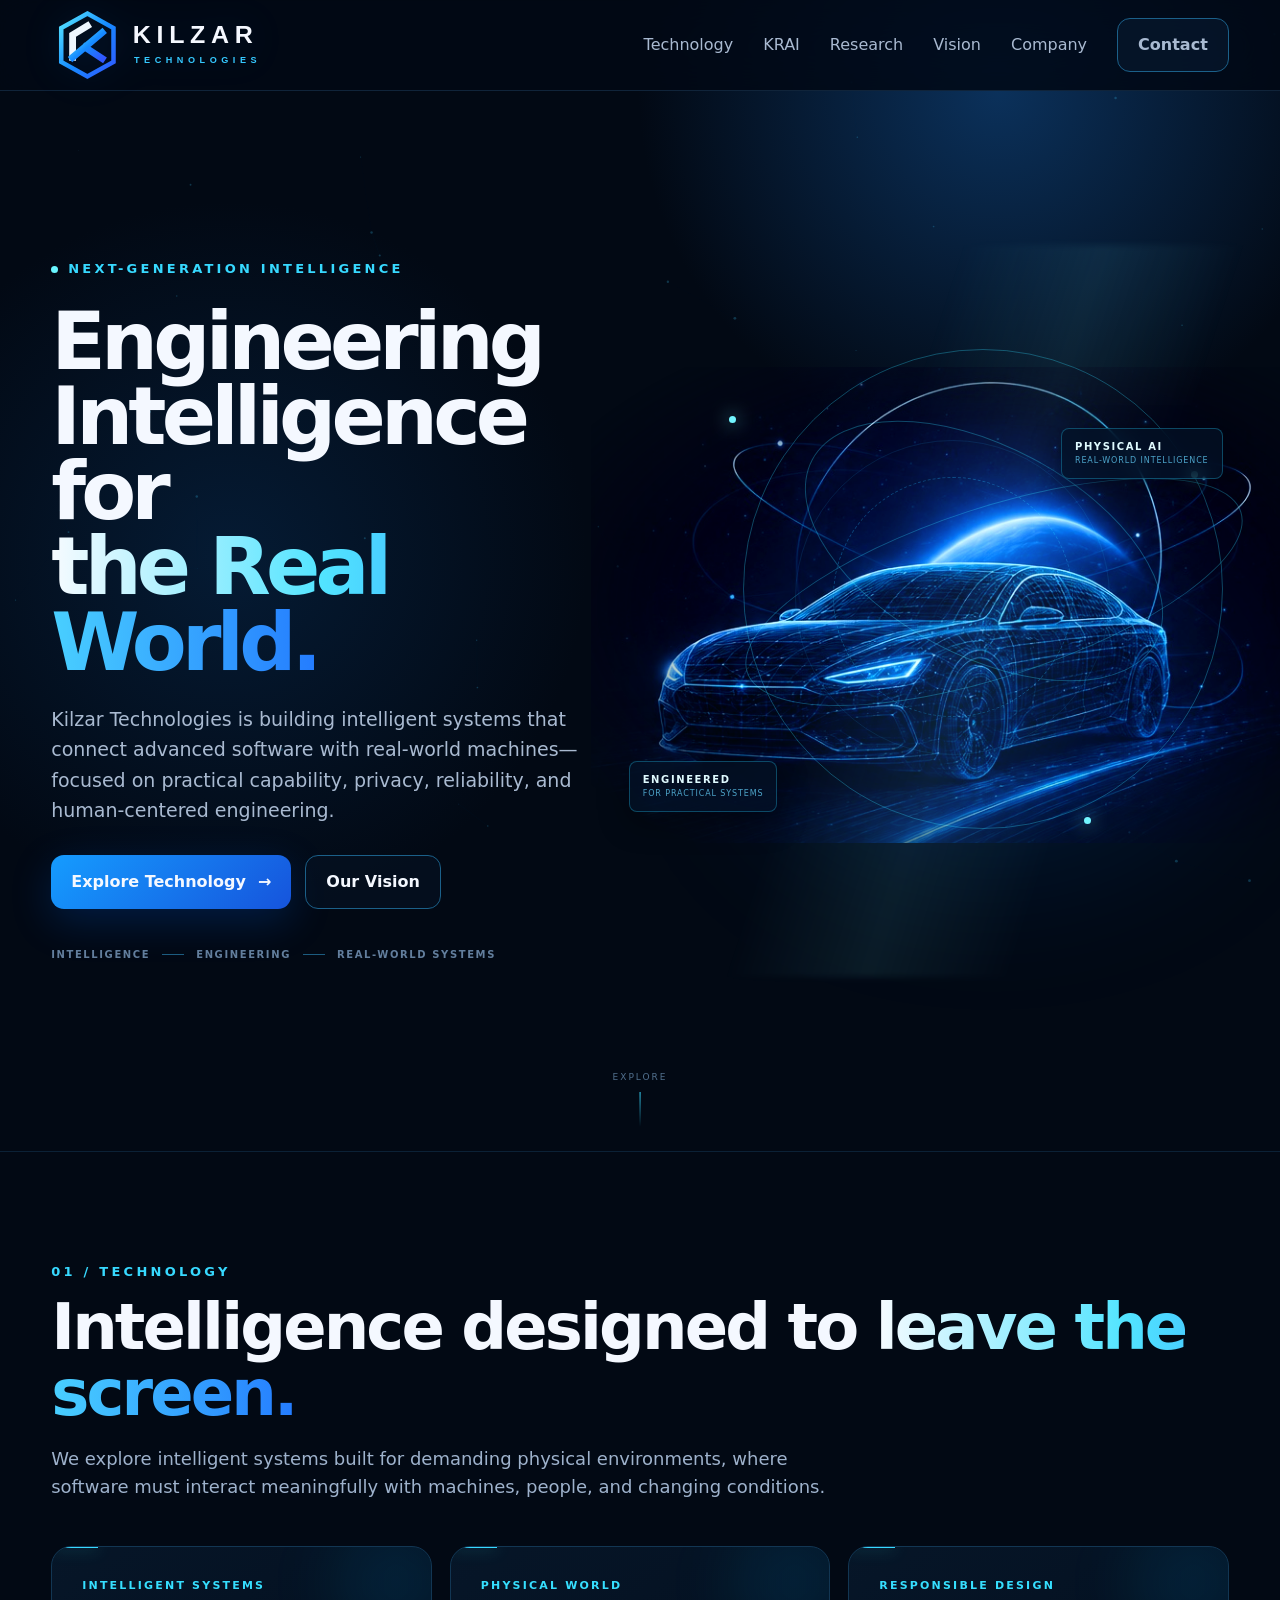
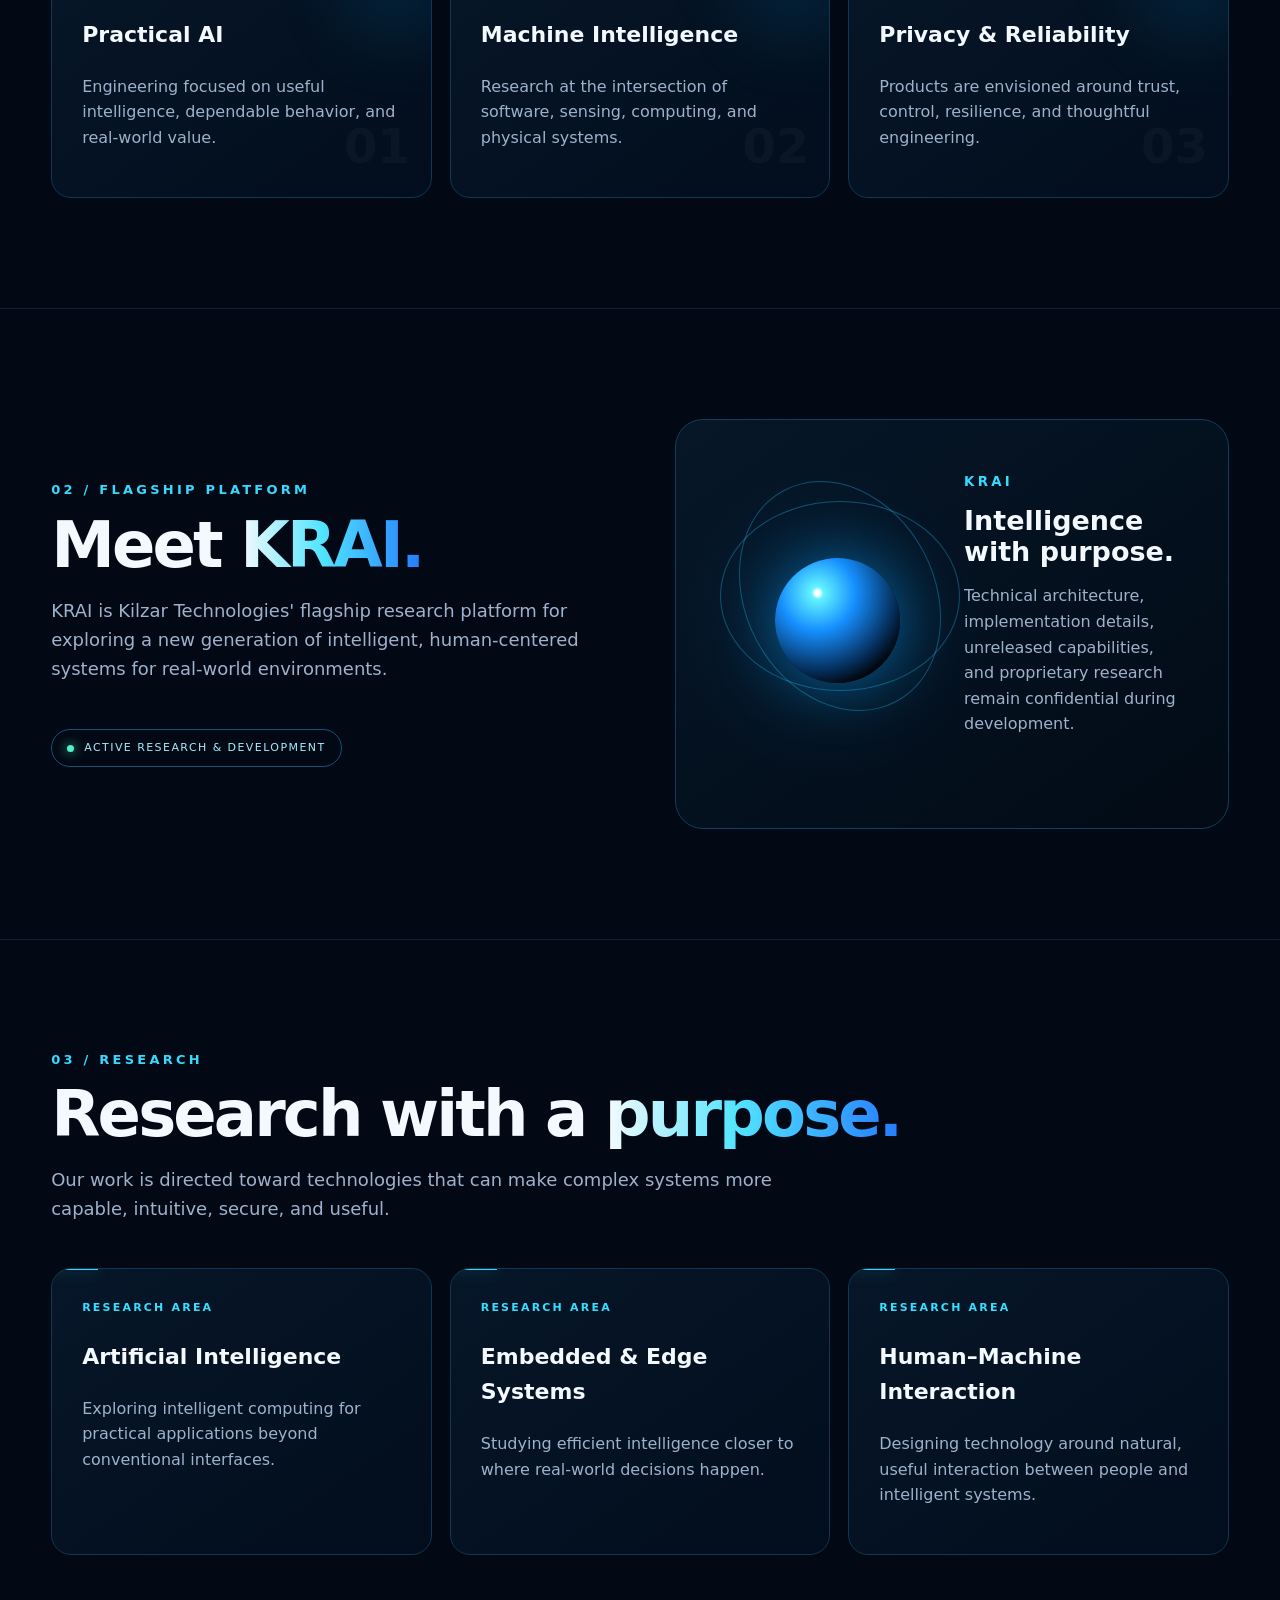
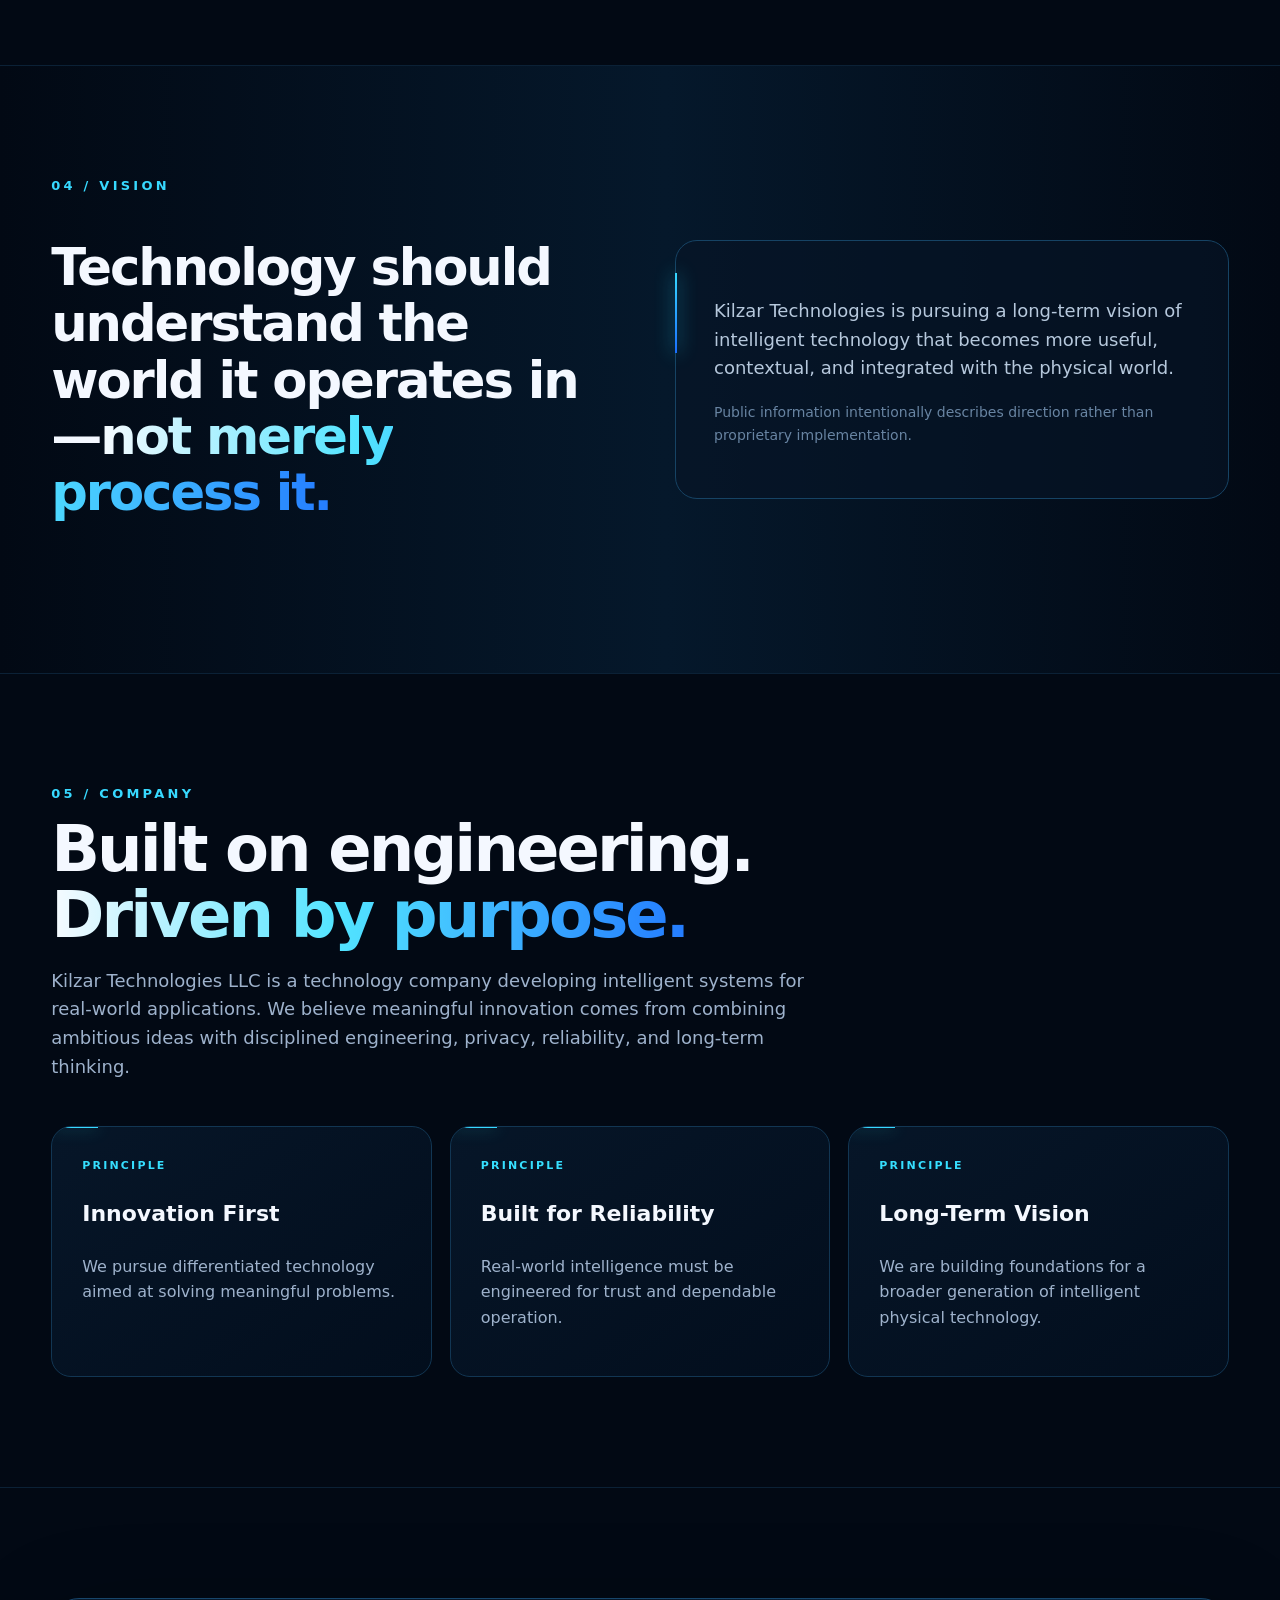
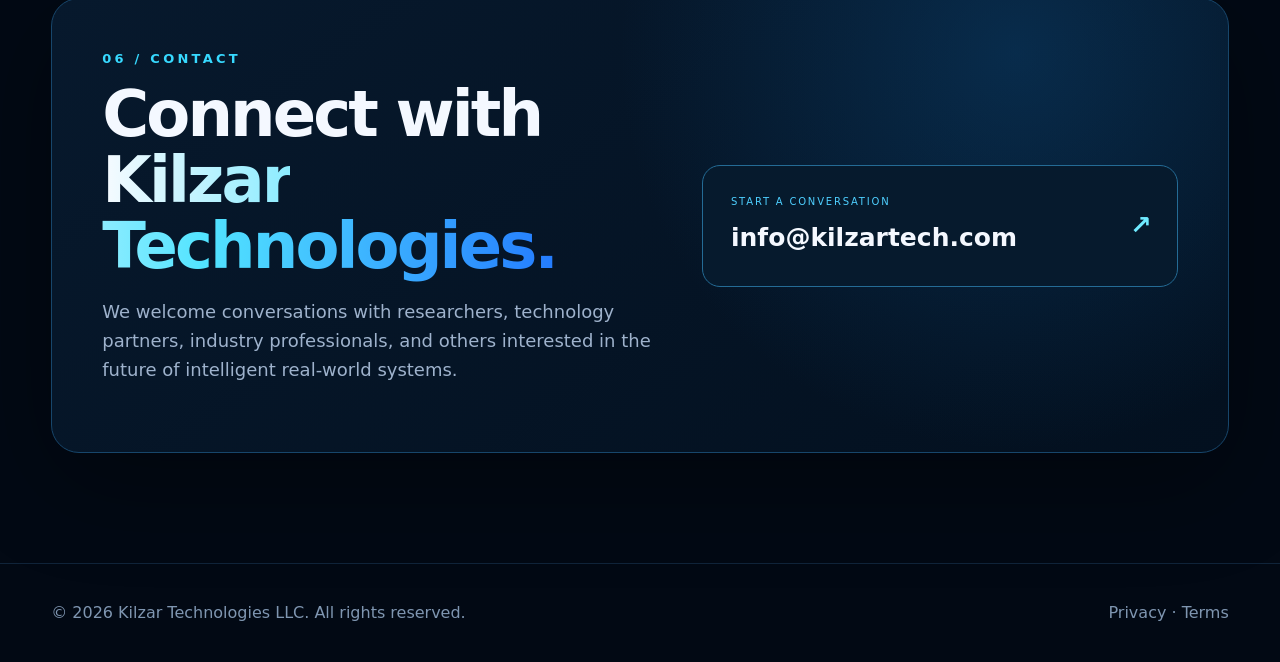
==== commit e73c49e3: "Add files via upload" ====
--- a/index.html
+++ b/index.html
@@ -9,23 +9,36 @@
 <meta property="og:title" content="Kilzar Technologies">
 <meta property="og:description" content="Engineering Intelligence for the Real World.">
 <link rel="icon" href="assets/favicon.svg">
+<link rel="canonical" href="https://kilzartech.com/">
+<meta name="robots" content="index,follow,max-image-preview:large">
+<meta property="og:type" content="website">
+<meta property="og:url" content="https://kilzartech.com/">
+<meta property="og:image" content="https://kilzartech.com/assets/social-preview.jpg">
+<meta property="og:image:width" content="1200">
+<meta property="og:image:height" content="630">
+<meta name="twitter:card" content="summary_large_image">
+<meta name="twitter:title" content="Kilzar Technologies">
+<meta name="twitter:description" content="Engineering Intelligence for the Real World.">
+<meta name="twitter:image" content="https://kilzartech.com/assets/social-preview.jpg">
+<link rel="preload" href="assets/automotive-hero.jpg" as="image" fetchpriority="high">
+
 <link rel="stylesheet" href="styles.css">
 <script type="application/ld+json">{"@context":"https://schema.org","@type":"Organization","name":"Kilzar Technologies LLC","url":"https://kilzartech.com"}</script>
 </head>
-<body>
+<body><a class="skip-link" href="#main-content">Skip to content</a>
 <div class="ambient" aria-hidden="true"><canvas id="field"></canvas><div class="scan"></div></div>
 
 <header class="top">
   <div class="wrap nav">
     <a class="brand" href="#home" aria-label="Kilzar Technologies home"><img src="assets/logo.svg" alt="Kilzar Technologies"></a>
-    <nav class="links" aria-label="Primary navigation">
+    <button class="menu-toggle" type="button" aria-label="Open navigation" aria-expanded="false"><span></span><span></span><span></span></button><nav class="links" aria-label="Primary navigation">
       <a href="#technology">Technology</a><a href="#krai">KRAI</a><a href="#research">Research</a>
       <a href="#vision">Vision</a><a href="#company">Company</a><a class="btn contactlink" href="#contact">Contact</a>
     </nav>
   </div>
 </header>
 
-<main id="home">
+<main id="main-content"><div id="home"></div>
 <section class="hero-section">
 <div class="wrap hero">
   <div class="hero-copy reveal">
@@ -38,7 +51,7 @@
   <div class="hero-stage reveal" aria-hidden="true">
     <div class="halo halo-a"></div><div class="halo halo-b"></div><div class="halo halo-c"></div>
     <div class="data-ring ring-a"></div><div class="data-ring ring-b"></div>
-    <img class="hero-car" src="assets/automotive-hero.jpg" alt="">
+    <img class="hero-car" src="assets/automotive-hero.jpg" alt="" width="730" height="525" fetchpriority="high" decoding="async">
     <div class="light-sweep"></div>
     <div class="node n1"></div><div class="node n2"></div><div class="node n3"></div>
     <div class="hud hud-a"><b>PHYSICAL AI</b><span>REAL-WORLD INTELLIGENCE</span></div>
@@ -85,8 +98,8 @@
 </div></section>
 
 <section id="contact"><div class="wrap contact reveal">
-  <div><div class="eyebrow">06 / Contact</div><h2 class="section-title">Build the future <span>with us.</span></h2><p class="sub">For business, investment, strategic collaboration, research, or professional inquiries.</p></div>
-  <a class="contact-cta" href="mailto:info@kilzartech.com"><small>START A CONVERSATION</small><strong>info@kilzartech.com</strong><b>↗</b></a>
+  <div><div class="eyebrow">06 / Contact</div><h2 class="section-title">Connect with <span>Kilzar Technologies.</span></h2><p class="sub">We welcome conversations with researchers, technology partners, industry professionals, and others interested in the future of intelligent real-world systems.</p></div>
+  <a class="contact-cta" href="mailto:info@kilzartech.com?subject=Kilzar%20Technologies%20Inquiry"><small>START A CONVERSATION</small><strong>info@kilzartech.com</strong><b>↗</b></a>
 </div></section>
 </main>
 
--- a/styles.css
+++ b/styles.css
@@ -18,3 +18,20 @@
 @media(max-width:900px){.links a:not(.contactlink){display:none}.links{gap:10px}.hero{grid-template-columns:1fr;padding-top:55px}.hero-stage{min-height:470px}.hero-car{width:105%;right:-3%;top:5%}.grid{grid-template-columns:1fr}.split,.contact{grid-template-columns:1fr}.krai-viz{padding-left:48%;}.hero h1{font-size:clamp(52px,12vw,78px)}section{padding:80px 0}.nav{height:76px}.brand img{width:210px}.hud{display:none}}
 @media(max-width:560px){.hero-stage{min-height:360px}.hero-car{width:125%;right:-14%;height:82%}.halo-a{width:320px;height:320px}.halo-b,.halo-c,.trustline{display:none}.krai-viz{padding:250px 25px 28px}.krai-core{left:calc(50% - 62px);top:70px}.krai-orbit{left:calc(50% - 120px);top:40px}.contact{padding:30px}.actions{flex-wrap:wrap}.brand img{width:185px}.contactlink{padding:10px 14px}}
 @media(prefers-reduced-motion:reduce){*{scroll-behavior:auto!important;animation:none!important;transition:none!important}.reveal{opacity:1;transform:none}}
+
+/* Final production QA: accessibility, mobile navigation, focus, stability */
+.skip-link{position:fixed;left:12px;top:-60px;z-index:1000;background:#fff;color:#02101f;padding:10px 14px;border-radius:8px;font-weight:800}
+.skip-link:focus{top:12px}
+:focus-visible{outline:2px solid #57e5ff;outline-offset:4px}
+.menu-toggle{display:none;border:1px solid #1b6089;background:#07182b;border-radius:10px;width:46px;height:42px;padding:10px;cursor:pointer}
+.menu-toggle span{display:block;height:2px;background:#dff7ff;margin:5px 0;transition:.25s}
+.hero-car{content-visibility:auto}
+@media(max-width:900px){
+  .menu-toggle{display:block;position:relative;z-index:60}
+  .links{position:fixed;left:4%;right:4%;top:82px;display:none!important;flex-direction:column;align-items:stretch;gap:4px;padding:18px;background:#03101ff5;border:1px solid #164364;border-radius:16px;box-shadow:0 28px 70px #000b;backdrop-filter:blur(18px)}
+  .links.open{display:flex!important}
+  .links a,.links a:not(.contactlink){display:block!important;padding:12px 14px;border-radius:9px}
+  .links a:hover{background:#082039}
+  .contactlink{margin-top:7px;text-align:center}
+  body.menu-open{overflow:hidden}
+}
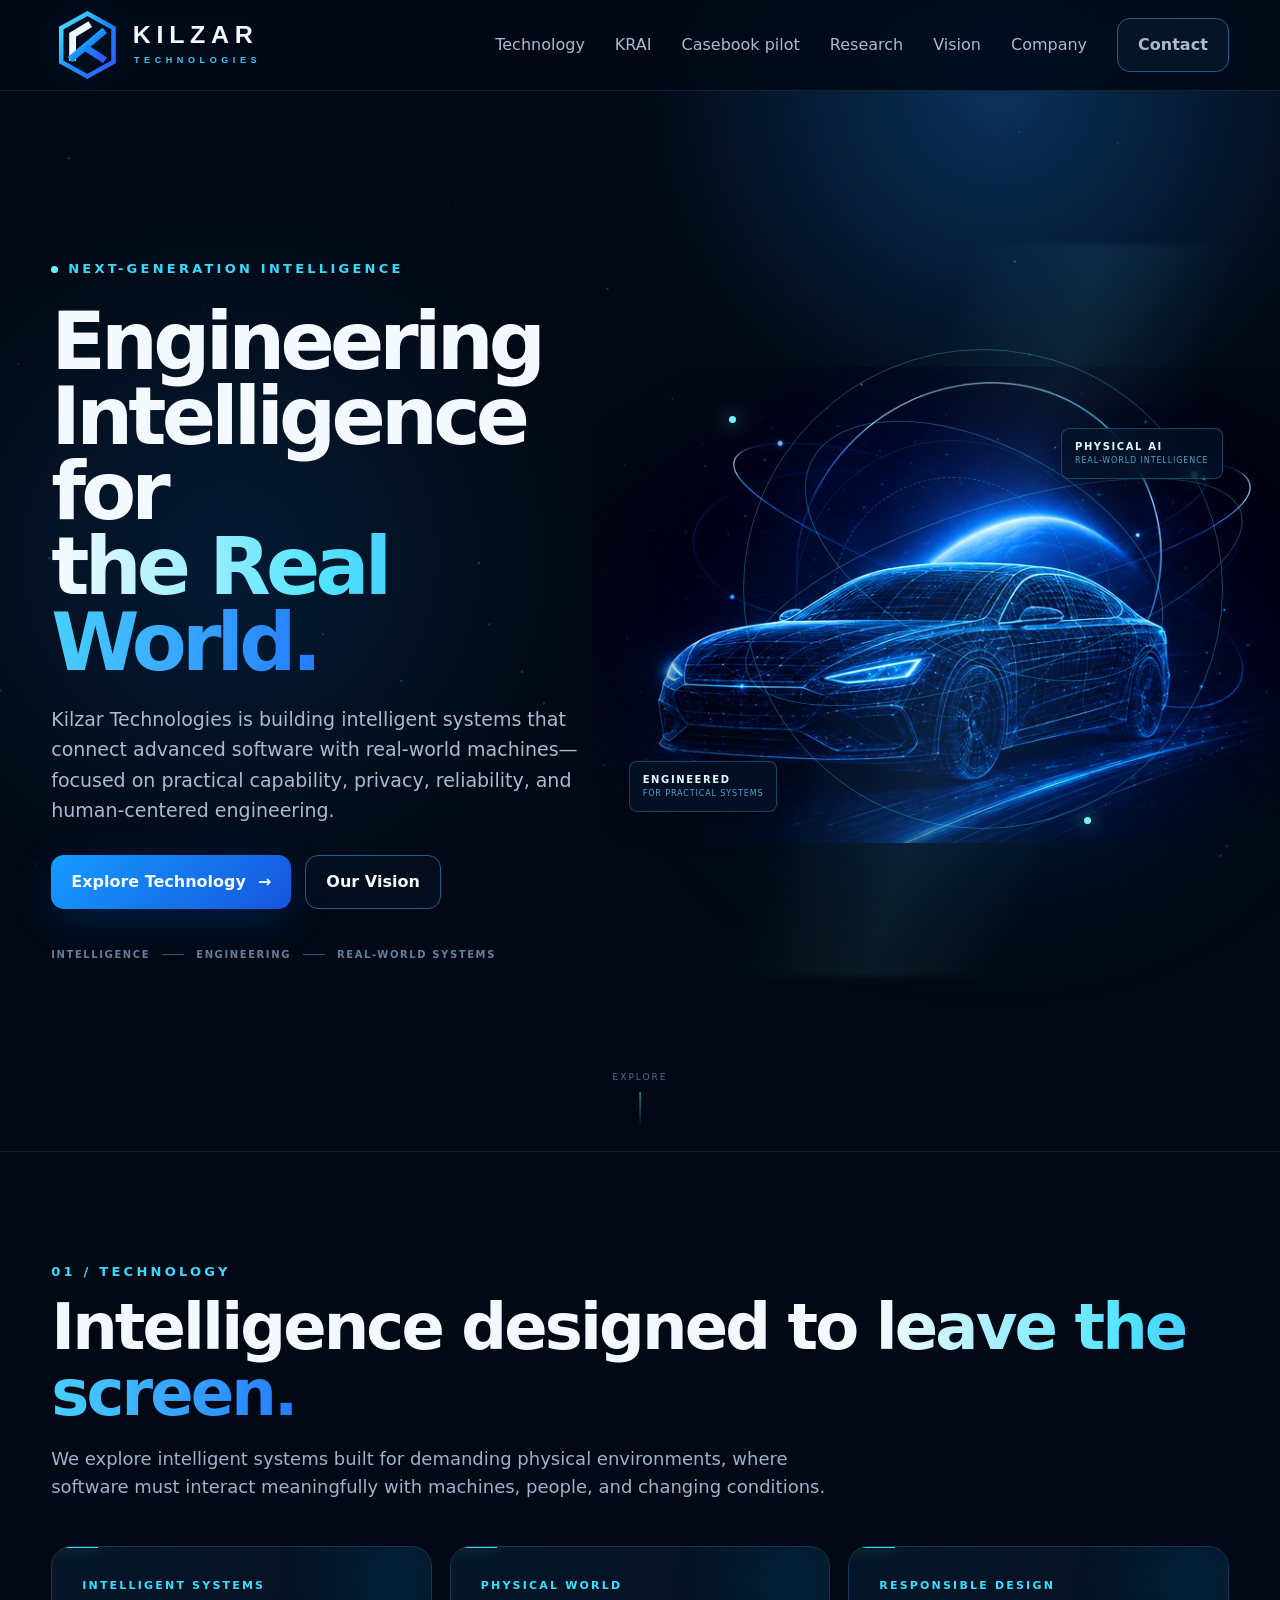
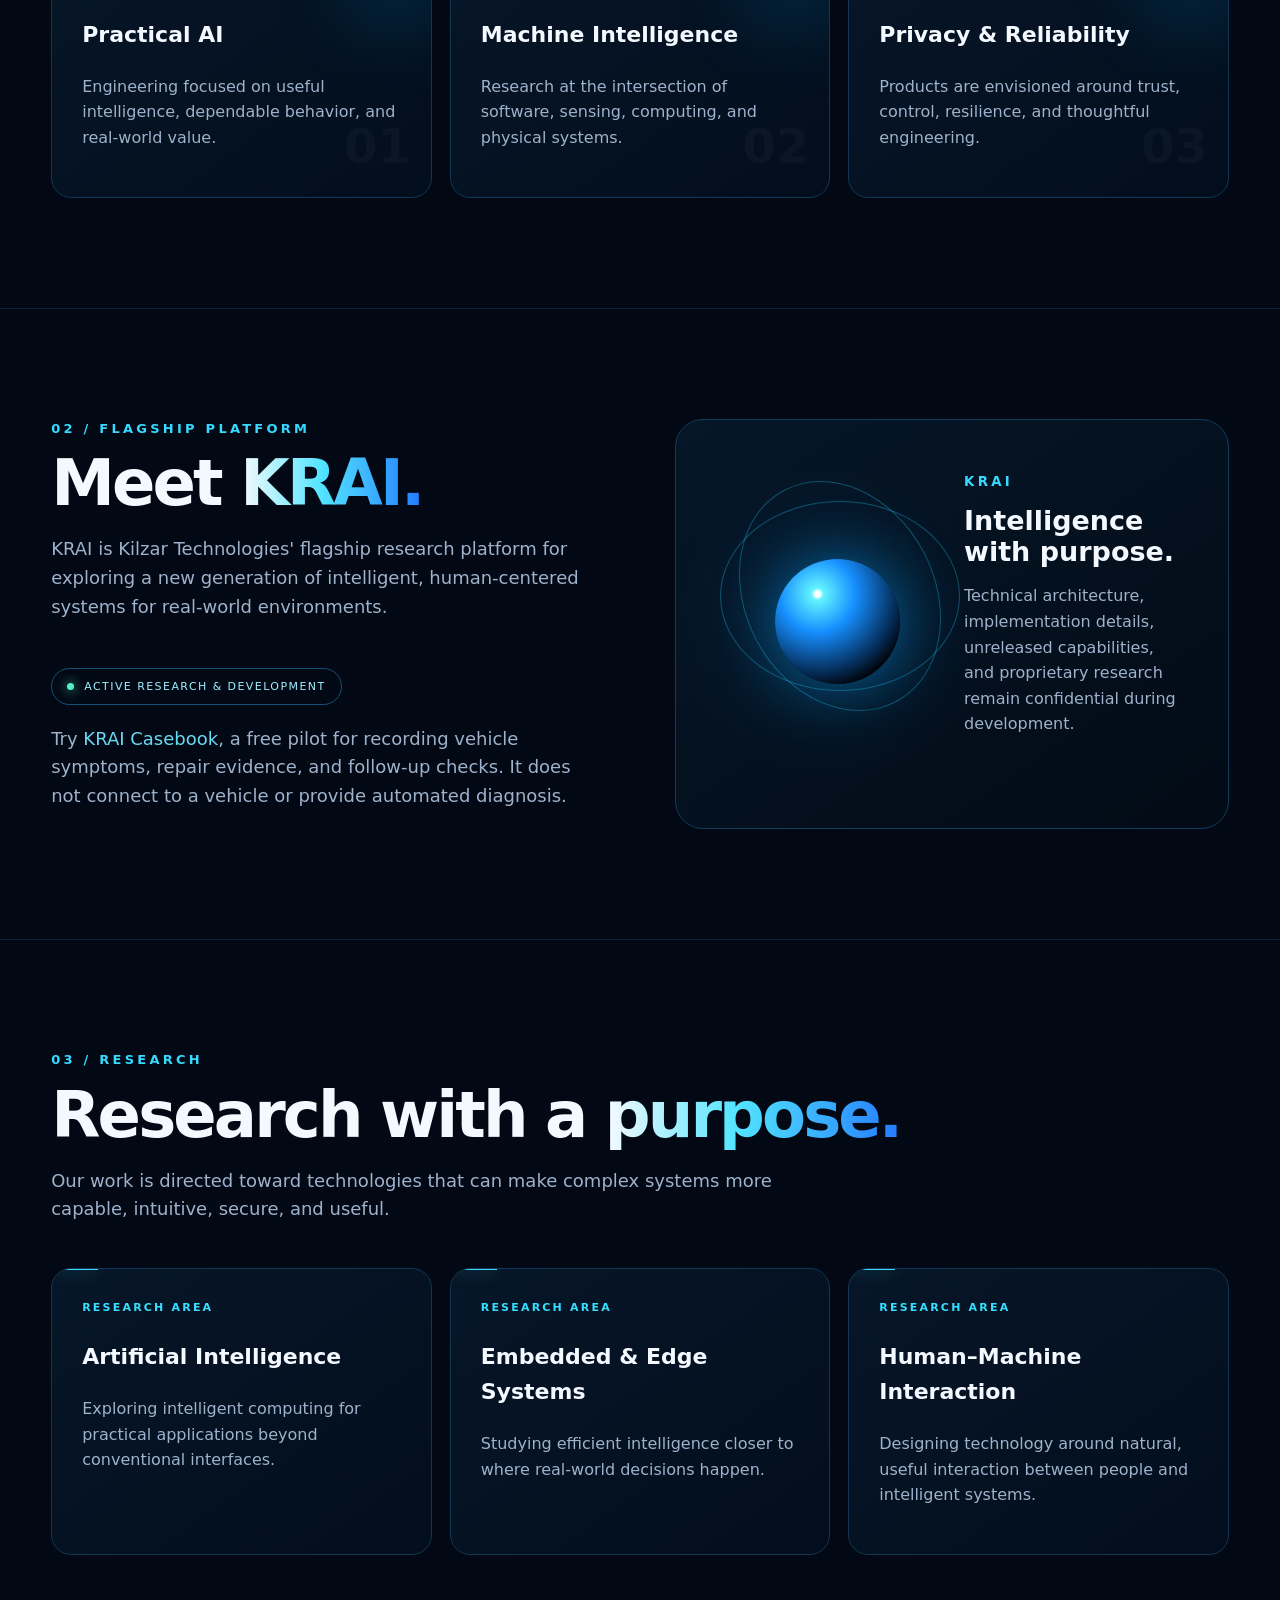
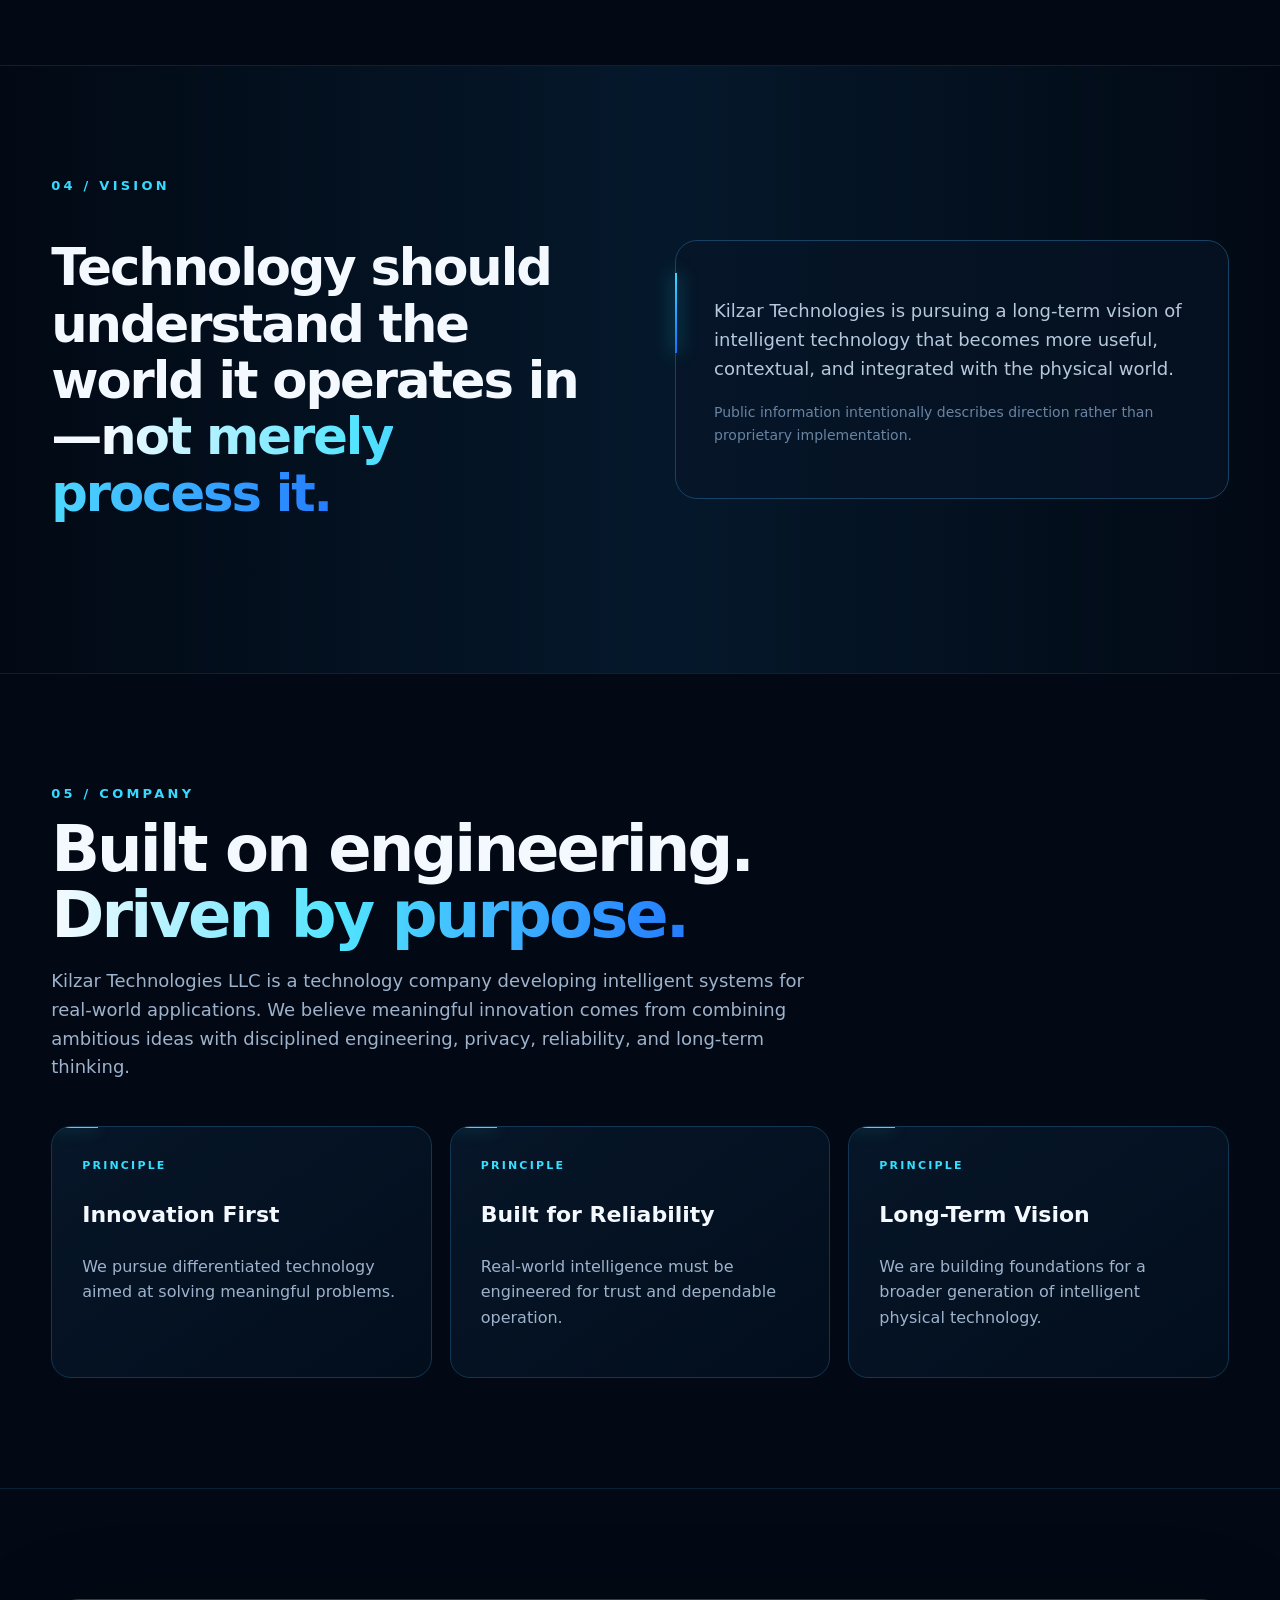
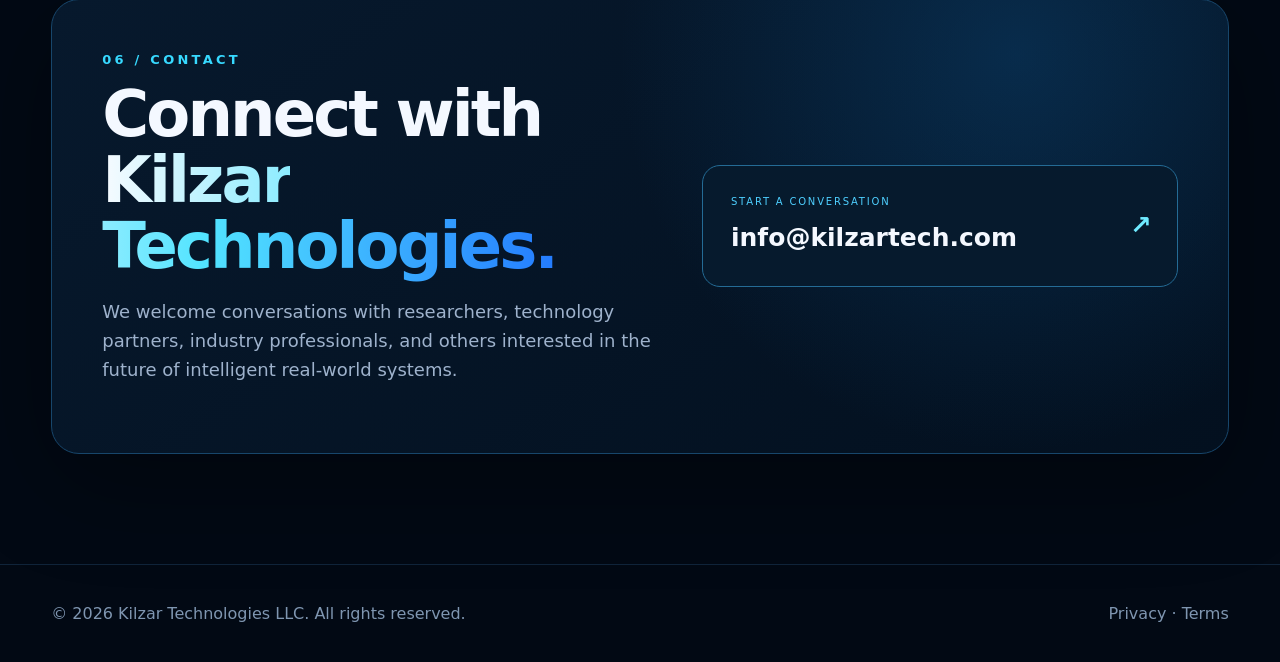
==== commit 129e62a7: "Add KRAI Casebook pilot" ====
--- a/index.html
+++ b/index.html
@@ -32,7 +32,7 @@
   <div class="wrap nav">
     <a class="brand" href="#home" aria-label="Kilzar Technologies home"><img src="assets/logo.svg" alt="Kilzar Technologies"></a>
     <button class="menu-toggle" type="button" aria-label="Open navigation" aria-expanded="false"><span></span><span></span><span></span></button><nav class="links" aria-label="Primary navigation">
-      <a href="#technology">Technology</a><a href="#krai">KRAI</a><a href="#research">Research</a>
+      <a href="#technology">Technology</a><a href="#krai">KRAI</a><a href="casebook/">Casebook pilot</a><a href="#research">Research</a>
       <a href="#vision">Vision</a><a href="#company">Company</a><a class="btn contactlink" href="#contact">Contact</a>
     </nav>
   </div>
@@ -72,7 +72,7 @@
 </div></section>
 
 <section id="krai"><div class="wrap split reveal">
-  <div><div class="eyebrow">02 / Flagship Platform</div><h2 class="section-title">Meet <span>KRAI.</span></h2><p class="sub">KRAI is Kilzar Technologies' flagship research platform for exploring a new generation of intelligent, human-centered systems for real-world environments.</p><div class="status"><i></i> ACTIVE RESEARCH & DEVELOPMENT</div></div>
+  <div><div class="eyebrow">02 / Flagship Platform</div><h2 class="section-title">Meet <span>KRAI.</span></h2><p class="sub">KRAI is Kilzar Technologies' flagship research platform for exploring a new generation of intelligent, human-centered systems for real-world environments.</p><div class="status"><i></i> ACTIVE RESEARCH & DEVELOPMENT</div><p class="sub" style="margin-top:1.2rem">Try <a href="casebook/" style="color:#69d9f2">KRAI Casebook</a>, a free pilot for recording vehicle symptoms, repair evidence, and follow-up checks. It does not connect to a vehicle or provide automated diagnosis.</p></div>
   <div class="krai-viz"><div class="krai-orbit o1"></div><div class="krai-orbit o2"></div><div class="krai-core"></div><div class="krai-copy"><small>KRAI</small><strong>Intelligence with purpose.</strong><p>Technical architecture, implementation details, unreleased capabilities, and proprietary research remain confidential during development.</p></div></div>
 </div></section>
 
@@ -105,4 +105,4 @@
 
 <footer class="footer"><div class="wrap foot"><span>© 2026 Kilzar Technologies LLC. All rights reserved.</span><span><a href="privacy.html">Privacy</a> · <a href="terms.html">Terms</a></span></div></footer>
 <script src="script.js"></script>
-</body></html>+</body></html>
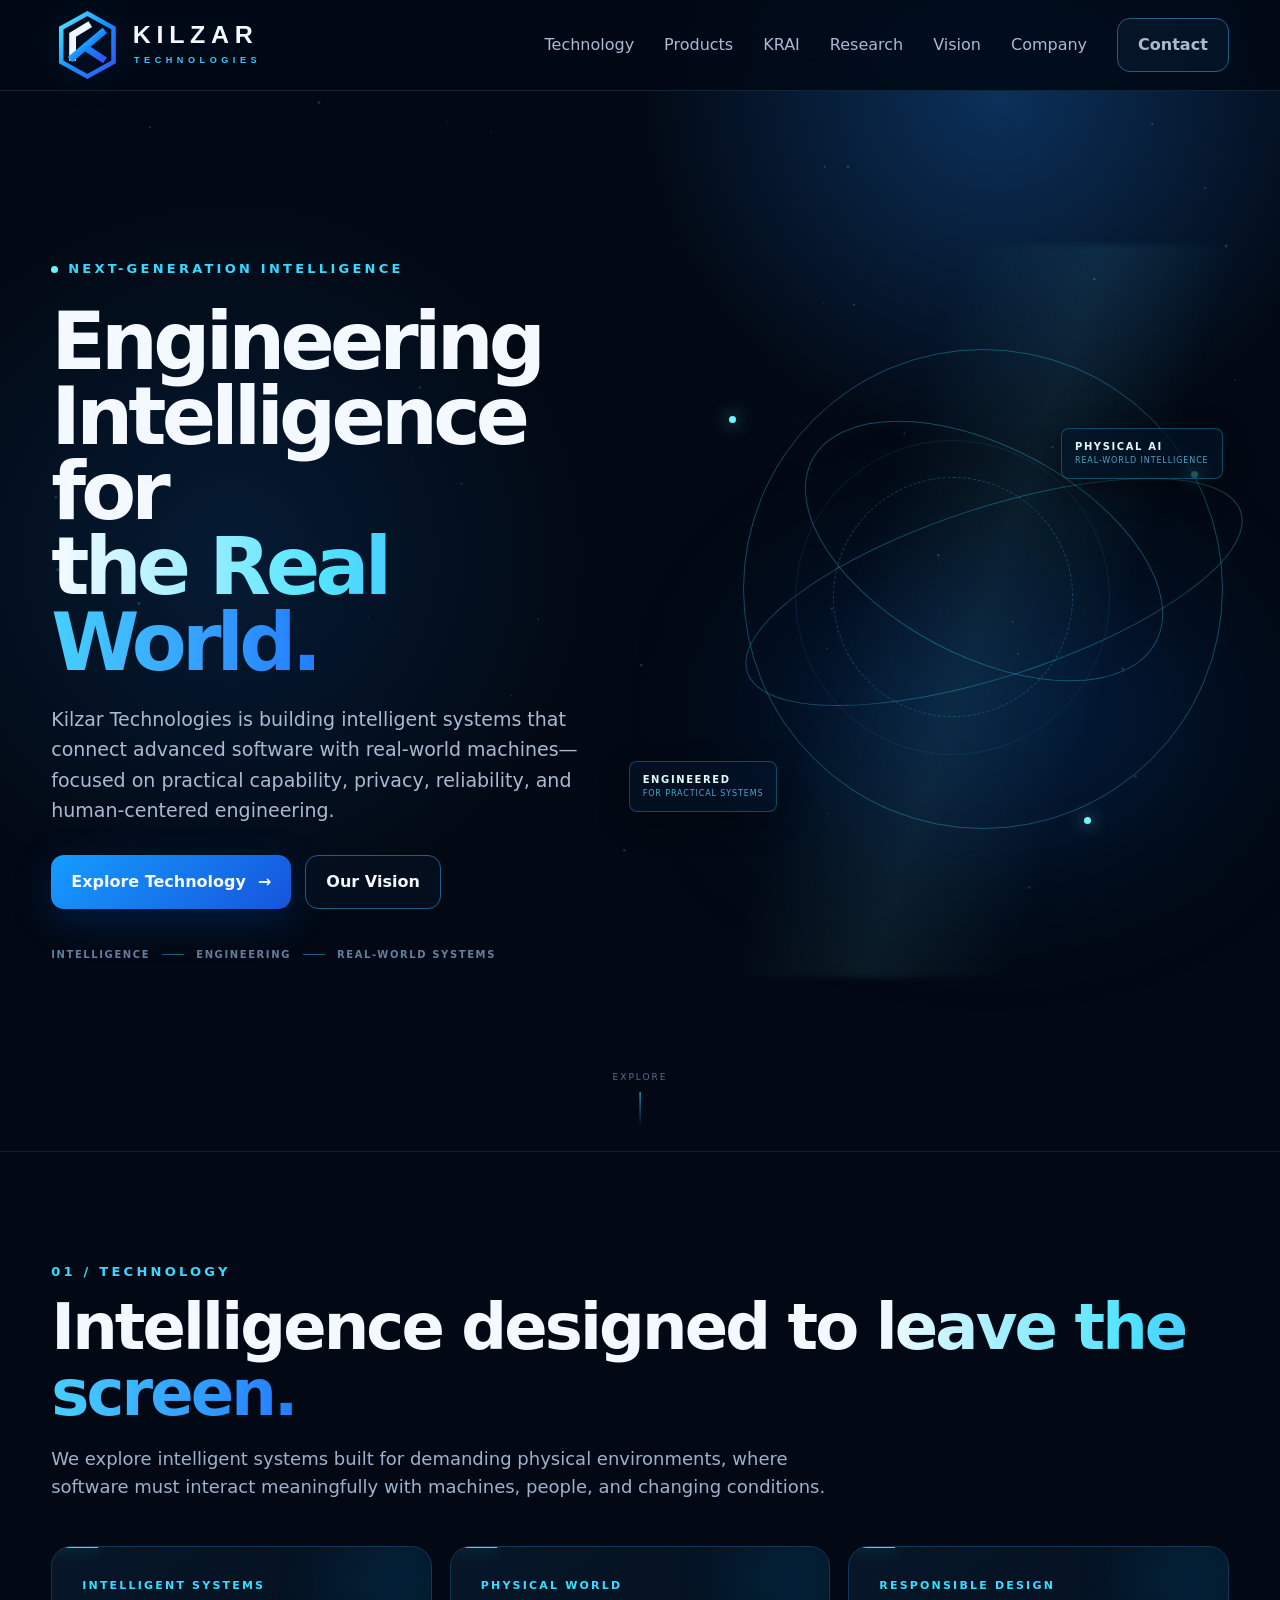
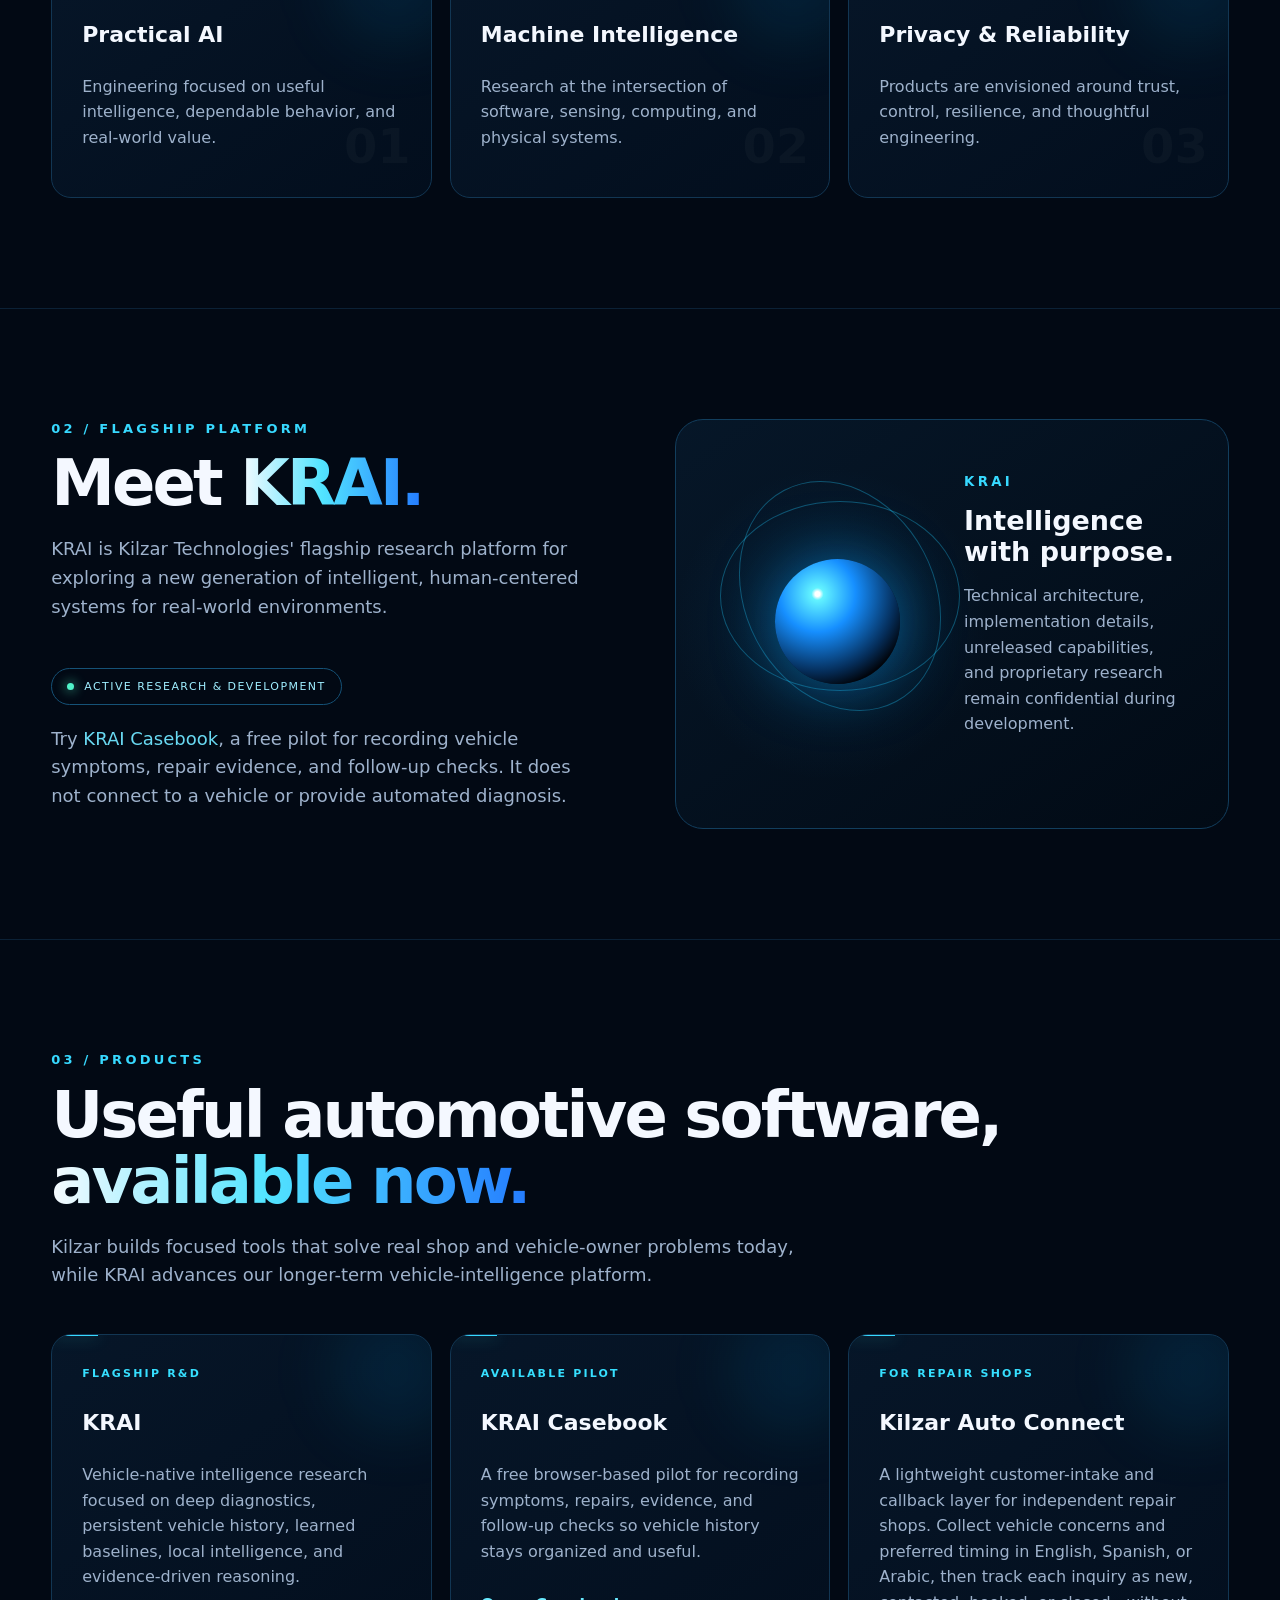
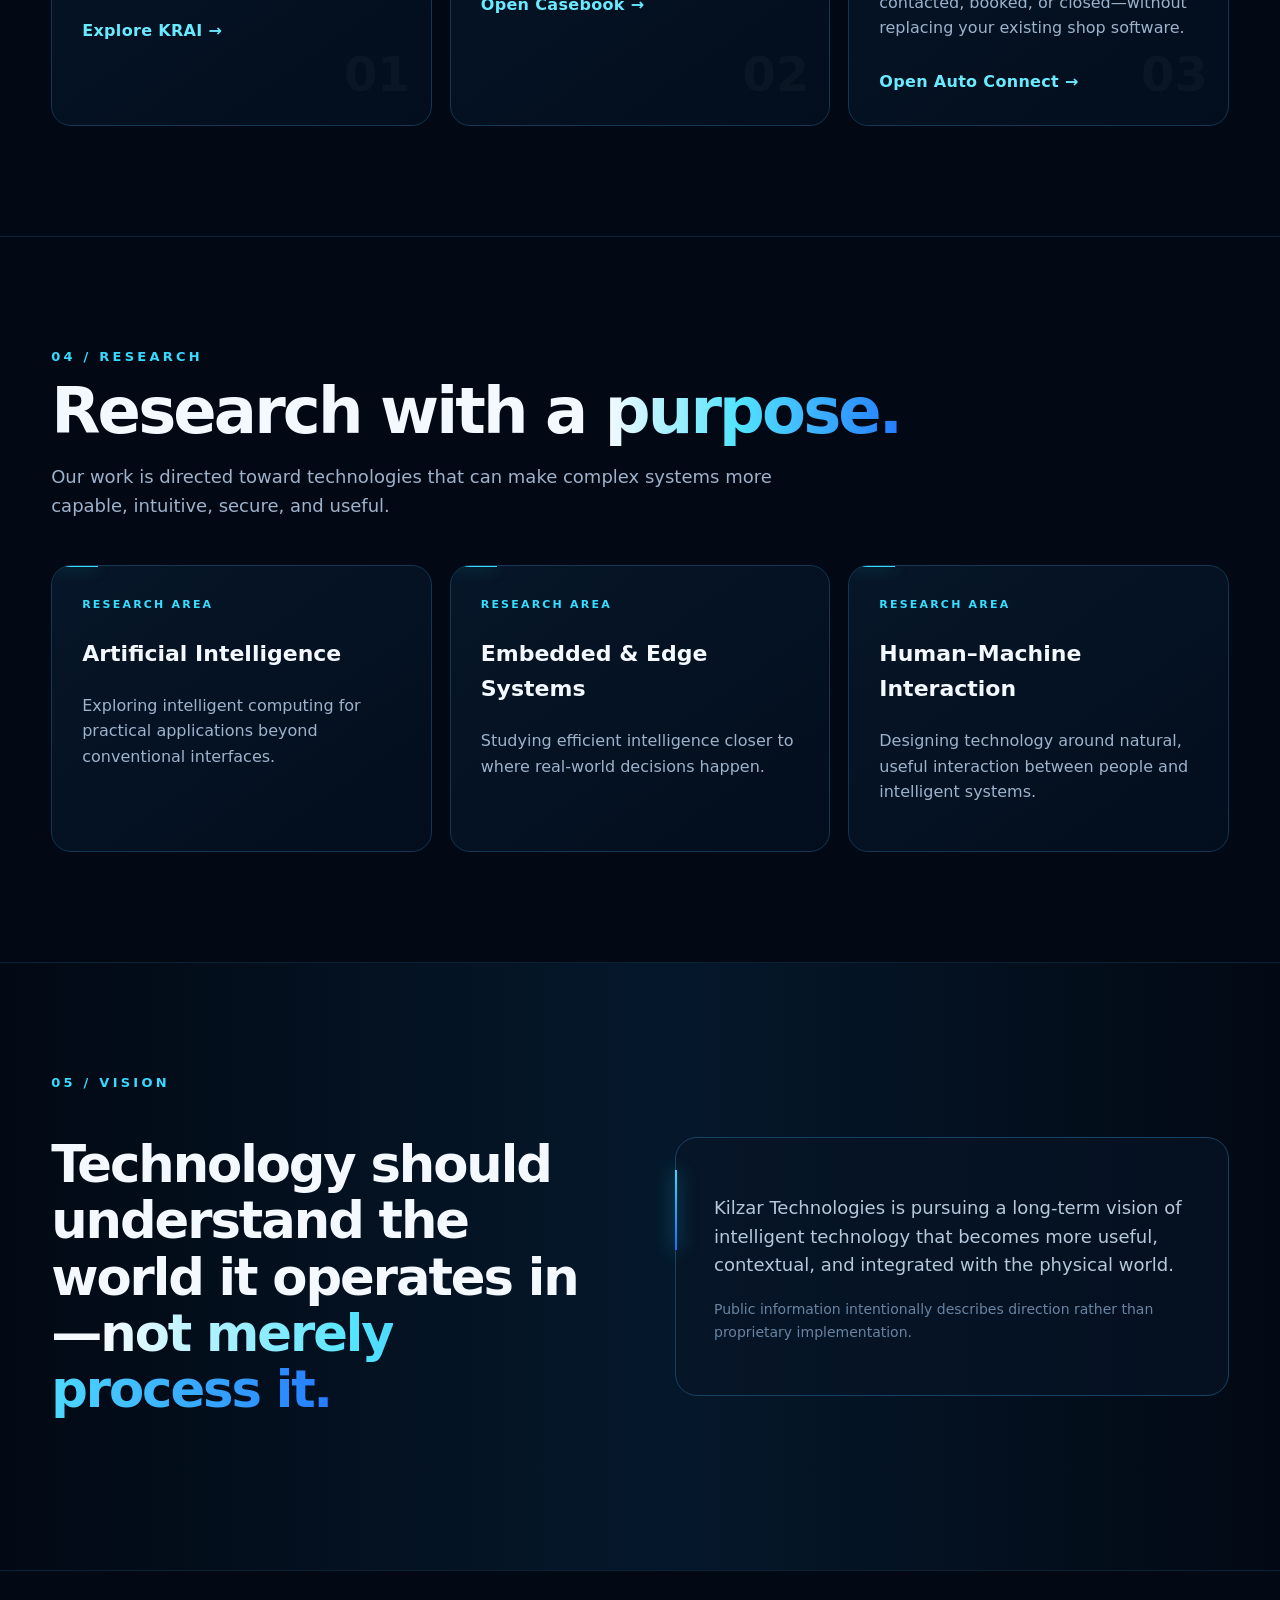
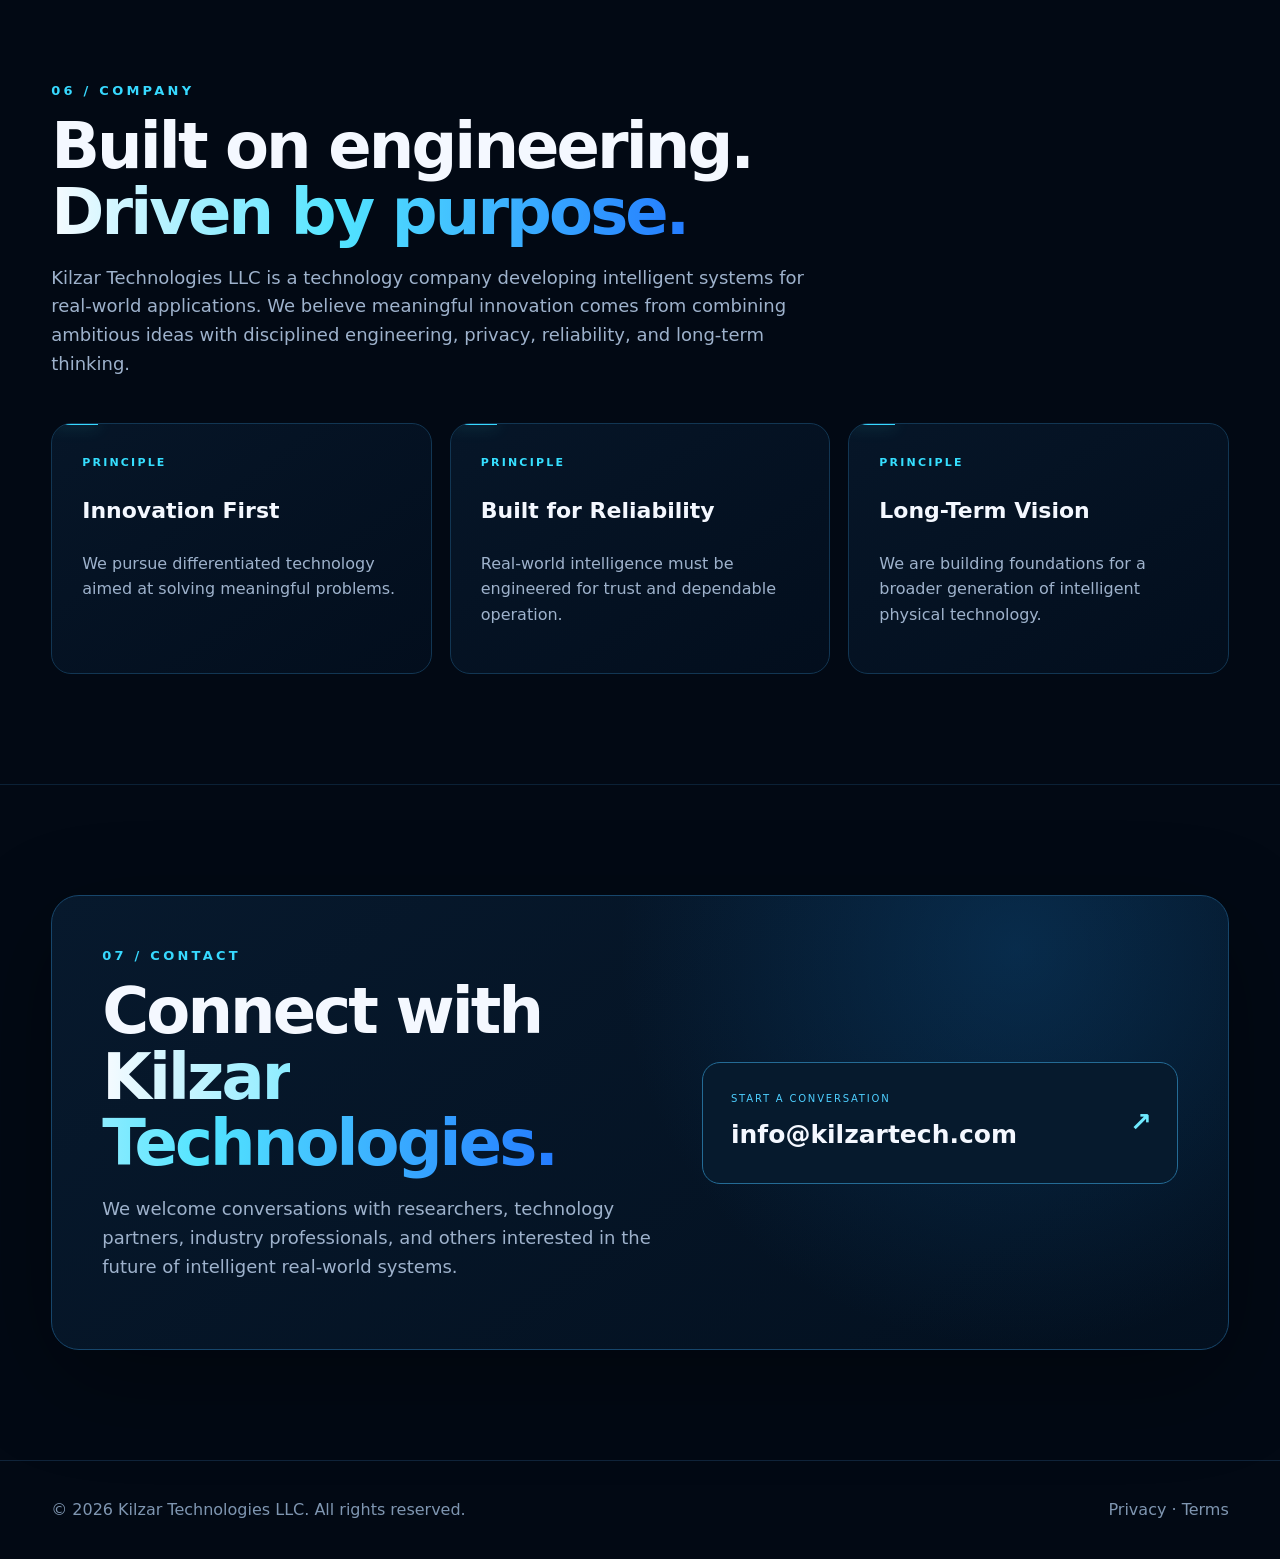
==== commit 37ce9c86: "Add Auto Connect and strengthen product positioning" ====
--- a/index.html
+++ b/index.html
@@ -32,7 +32,7 @@
   <div class="wrap nav">
     <a class="brand" href="#home" aria-label="Kilzar Technologies home"><img src="assets/logo.svg" alt="Kilzar Technologies"></a>
     <button class="menu-toggle" type="button" aria-label="Open navigation" aria-expanded="false"><span></span><span></span><span></span></button><nav class="links" aria-label="Primary navigation">
-      <a href="#technology">Technology</a><a href="#krai">KRAI</a><a href="casebook/">Casebook pilot</a><a href="#research">Research</a>
+      <a href="#technology">Technology</a><a href="#products">Products</a><a href="#krai">KRAI</a><a href="#research">Research</a>
       <a href="#vision">Vision</a><a href="#company">Company</a><a class="btn contactlink" href="#contact">Contact</a>
     </nav>
   </div>
@@ -76,8 +76,18 @@
   <div class="krai-viz"><div class="krai-orbit o1"></div><div class="krai-orbit o2"></div><div class="krai-core"></div><div class="krai-copy"><small>KRAI</small><strong>Intelligence with purpose.</strong><p>Technical architecture, implementation details, unreleased capabilities, and proprietary research remain confidential during development.</p></div></div>
 </div></section>
 
+<section id="products"><div class="wrap reveal">
+  <div class="eyebrow">03 / Products</div><h2 class="section-title">Useful automotive software, <span>available now.</span></h2>
+  <p class="sub">Kilzar builds focused tools that solve real shop and vehicle-owner problems today, while KRAI advances our longer-term vehicle-intelligence platform.</p>
+  <div class="grid">
+    <article class="card"><div class="card-glow"></div><div class="num">FLAGSHIP R&amp;D</div><h3>KRAI</h3><p>Vehicle-native intelligence research focused on deep diagnostics, persistent vehicle history, learned baselines, local intelligence, and evidence-driven reasoning.</p><a class="product-link" href="#krai">Explore KRAI →</a><div class="corner">01</div></article>
+    <article class="card"><div class="card-glow"></div><div class="num">AVAILABLE PILOT</div><h3>KRAI Casebook</h3><p>A free browser-based pilot for recording symptoms, repairs, evidence, and follow-up checks so vehicle history stays organized and useful.</p><a class="product-link" href="casebook/">Open Casebook →</a><div class="corner">02</div></article>
+    <article class="card"><div class="card-glow"></div><div class="num">FOR REPAIR SHOPS</div><h3>Kilzar Auto Connect</h3><p>A lightweight customer-intake and callback layer for independent repair shops. Collect vehicle concerns and preferred timing in English, Spanish, or Arabic, then track each inquiry as new, contacted, booked, or closed—without replacing your existing shop software.</p><a class="product-link" href="https://kilzar-intake-prototype.ahmad-kilzar.chatgpt.site" target="_blank" rel="noopener">Open Auto Connect →</a><div class="corner">03</div></article>
+  </div>
+</div></section>
+
 <section id="research"><div class="wrap reveal">
-  <div class="eyebrow">03 / Research</div><h2 class="section-title">Research with a <span>purpose.</span></h2>
+  <div class="eyebrow">04 / Research</div><h2 class="section-title">Research with a <span>purpose.</span></h2>
   <p class="sub">Our work is directed toward technologies that can make complex systems more capable, intuitive, secure, and useful.</p>
   <div class="grid research-grid">
     <div class="card"><div class="num">RESEARCH AREA</div><h3>Artificial Intelligence</h3><p>Exploring intelligent computing for practical applications beyond conventional interfaces.</p></div>
@@ -87,18 +97,18 @@
 </div></section>
 
 <section id="vision" class="vision-section"><div class="wrap split reveal">
-  <div><div class="eyebrow">04 / Vision</div><h2 class="statement">Technology should understand the world it operates in—<span>not merely process it.</span></h2></div>
+  <div><div class="eyebrow">05 / Vision</div><h2 class="statement">Technology should understand the world it operates in—<span>not merely process it.</span></h2></div>
   <div class="vision-panel"><div class="vision-line"></div><p>Kilzar Technologies is pursuing a long-term vision of intelligent technology that becomes more useful, contextual, and integrated with the physical world.</p><p class="muted-small">Public information intentionally describes direction rather than proprietary implementation.</p></div>
 </div></section>
 
 <section id="company"><div class="wrap reveal">
-  <div class="eyebrow">05 / Company</div><h2 class="section-title">Built on engineering.<br><span>Driven by purpose.</span></h2>
+  <div class="eyebrow">06 / Company</div><h2 class="section-title">Built on engineering.<br><span>Driven by purpose.</span></h2>
   <p class="sub">Kilzar Technologies LLC is a technology company developing intelligent systems for real-world applications. We believe meaningful innovation comes from combining ambitious ideas with disciplined engineering, privacy, reliability, and long-term thinking.</p>
   <div class="grid"><div class="card"><div class="num">PRINCIPLE</div><h3>Innovation First</h3><p>We pursue differentiated technology aimed at solving meaningful problems.</p></div><div class="card"><div class="num">PRINCIPLE</div><h3>Built for Reliability</h3><p>Real-world intelligence must be engineered for trust and dependable operation.</p></div><div class="card"><div class="num">PRINCIPLE</div><h3>Long-Term Vision</h3><p>We are building foundations for a broader generation of intelligent physical technology.</p></div></div>
 </div></section>
 
 <section id="contact"><div class="wrap contact reveal">
-  <div><div class="eyebrow">06 / Contact</div><h2 class="section-title">Connect with <span>Kilzar Technologies.</span></h2><p class="sub">We welcome conversations with researchers, technology partners, industry professionals, and others interested in the future of intelligent real-world systems.</p></div>
+  <div><div class="eyebrow">07 / Contact</div><h2 class="section-title">Connect with <span>Kilzar Technologies.</span></h2><p class="sub">We welcome conversations with researchers, technology partners, industry professionals, and others interested in the future of intelligent real-world systems.</p></div>
   <a class="contact-cta" href="mailto:info@kilzartech.com?subject=Kilzar%20Technologies%20Inquiry"><small>START A CONVERSATION</small><strong>info@kilzartech.com</strong><b>↗</b></a>
 </div></section>
 </main>
--- a/styles.css
+++ b/styles.css
@@ -35,3 +35,5 @@
   .contactlink{margin-top:7px;text-align:center}
   body.menu-open{overflow:hidden}
 }
+
+.product-link{display:inline-flex;margin-top:12px;color:#69eaff;font-weight:800;letter-spacing:.02em;position:relative;z-index:2}.product-link:hover{color:#fff;transform:translateX(3px)}
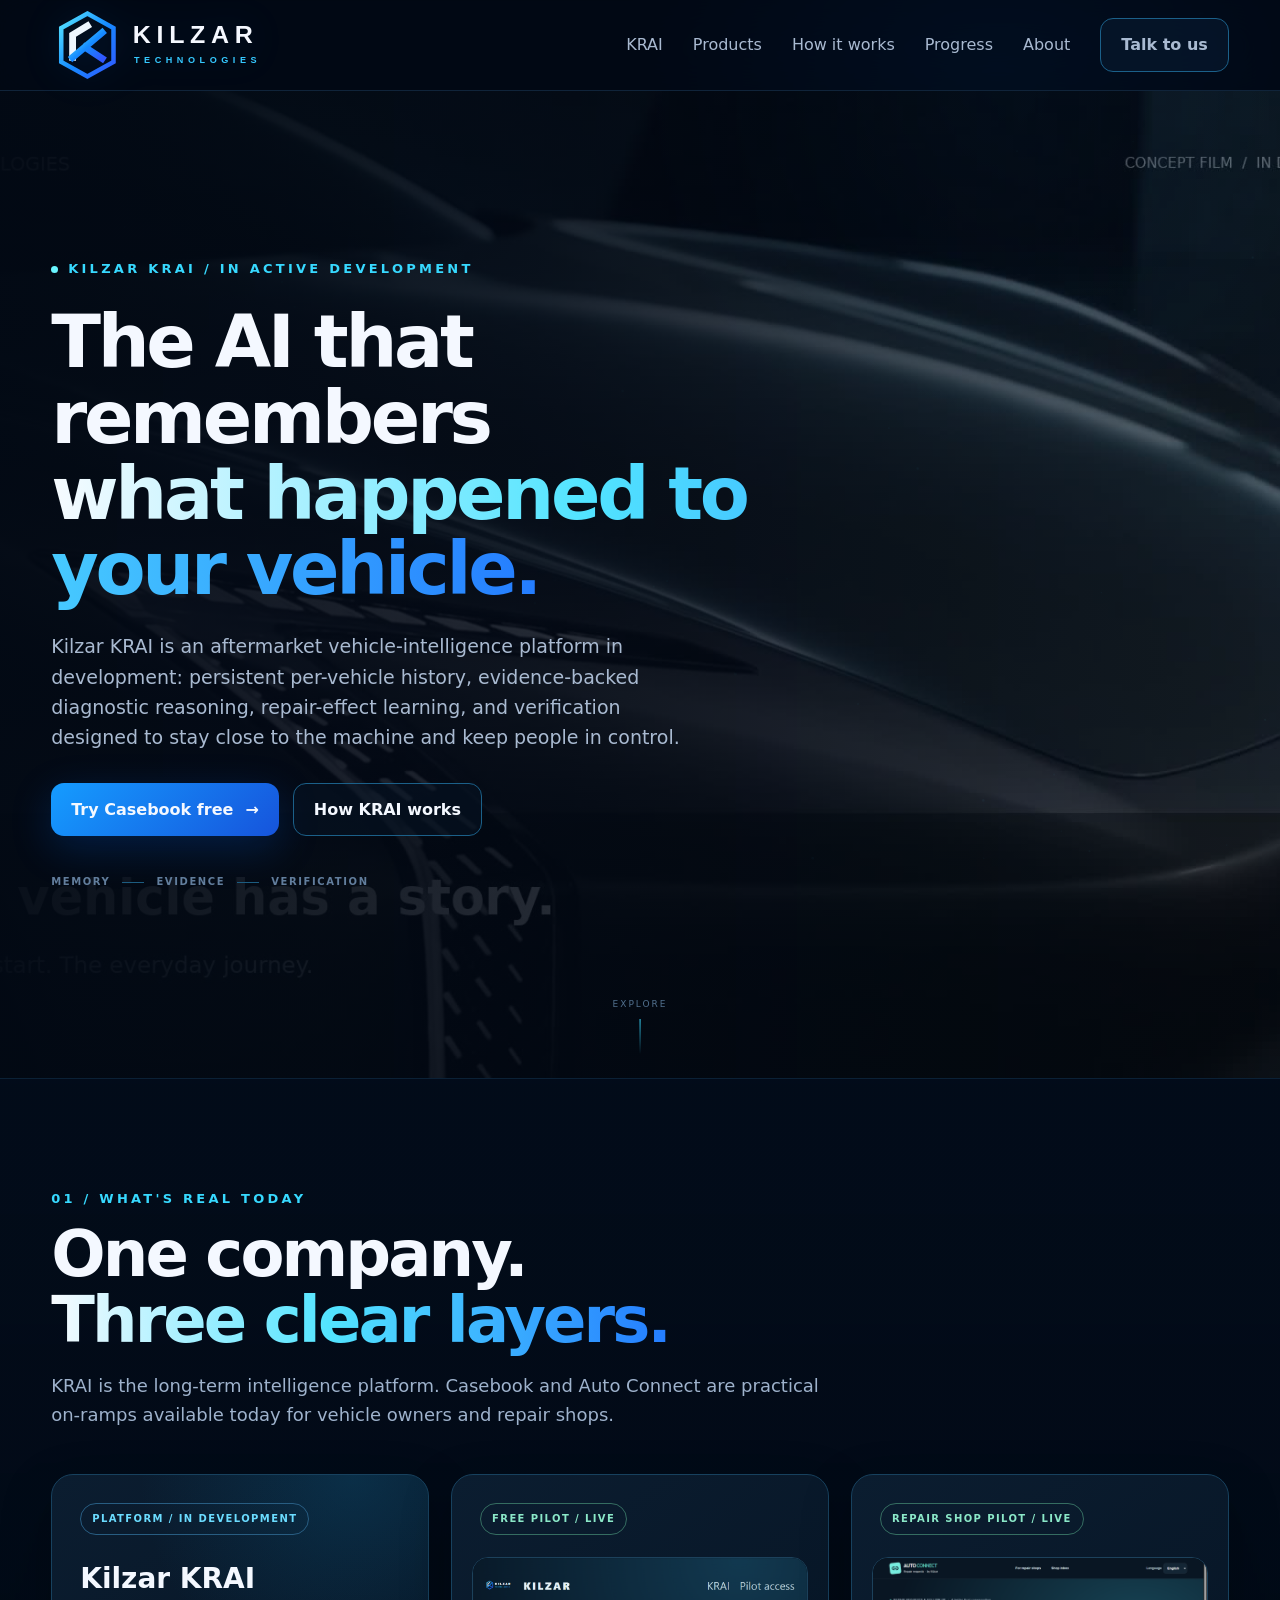
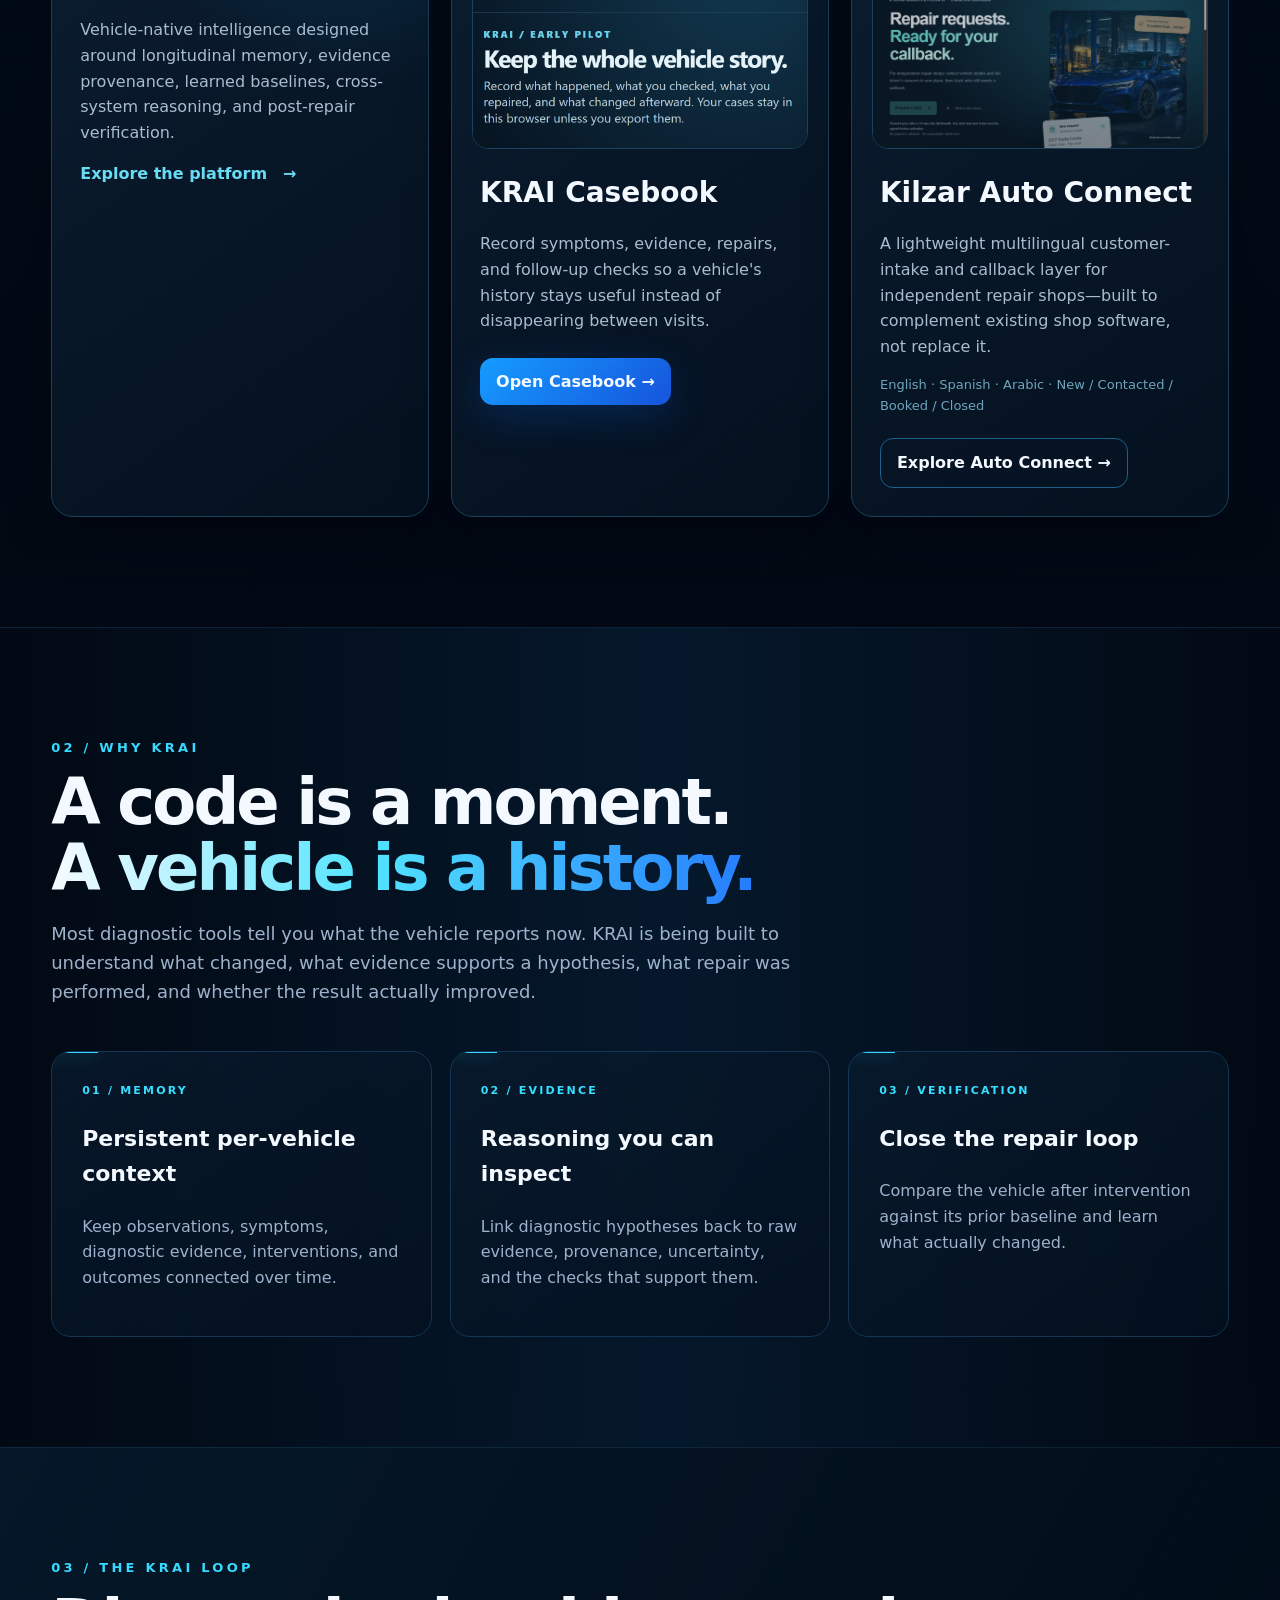
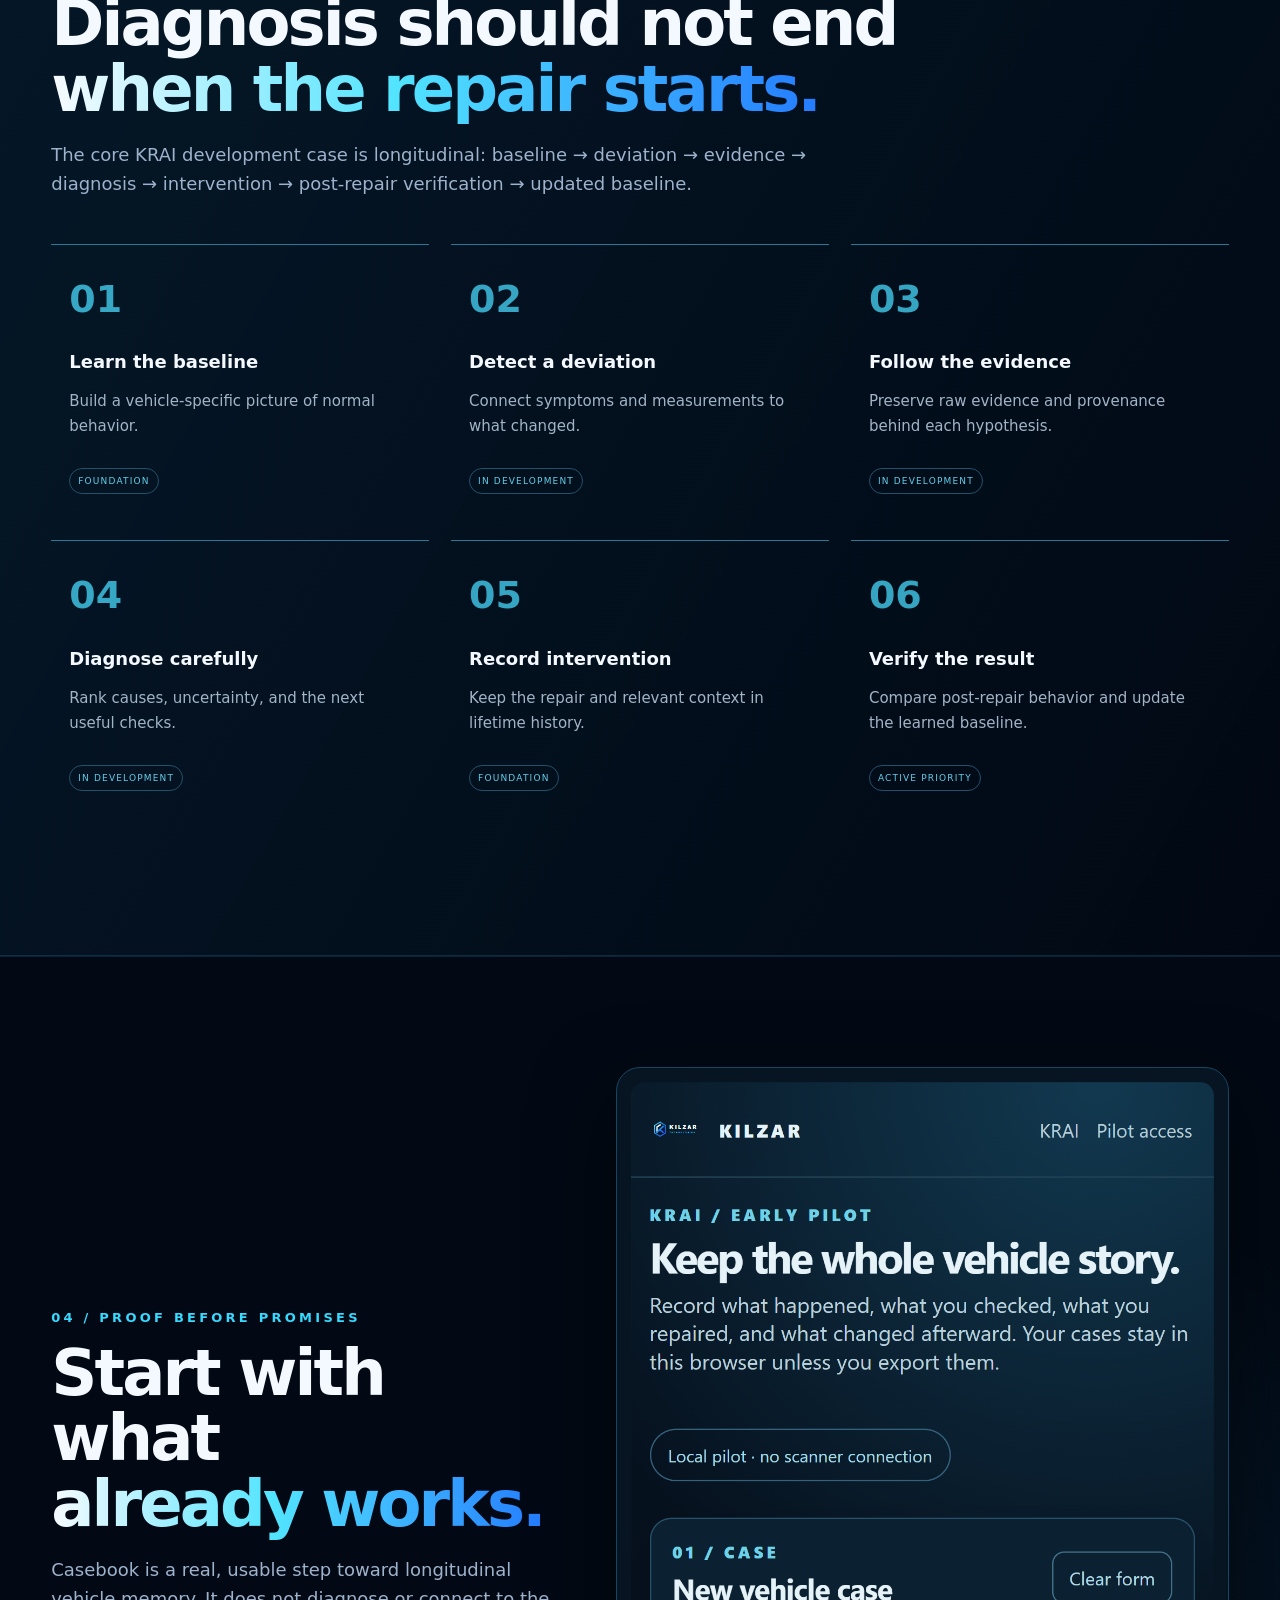
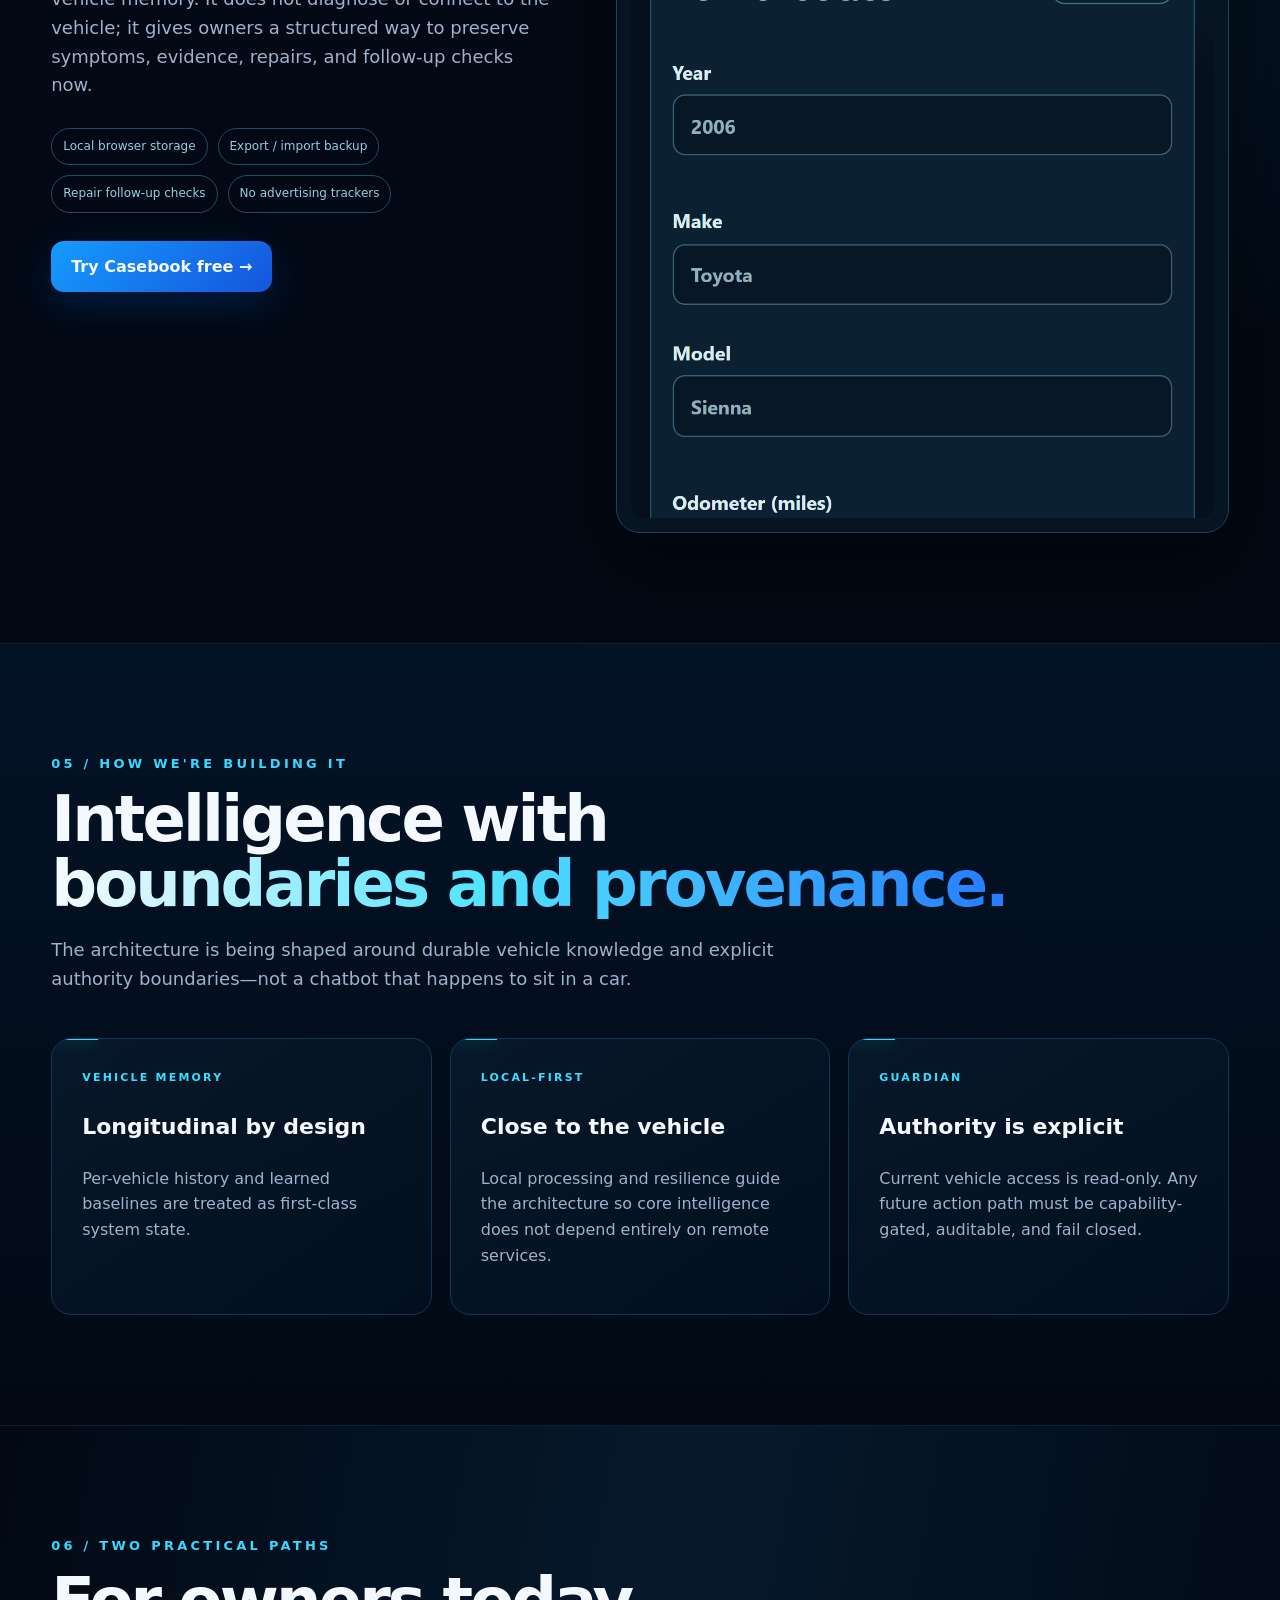
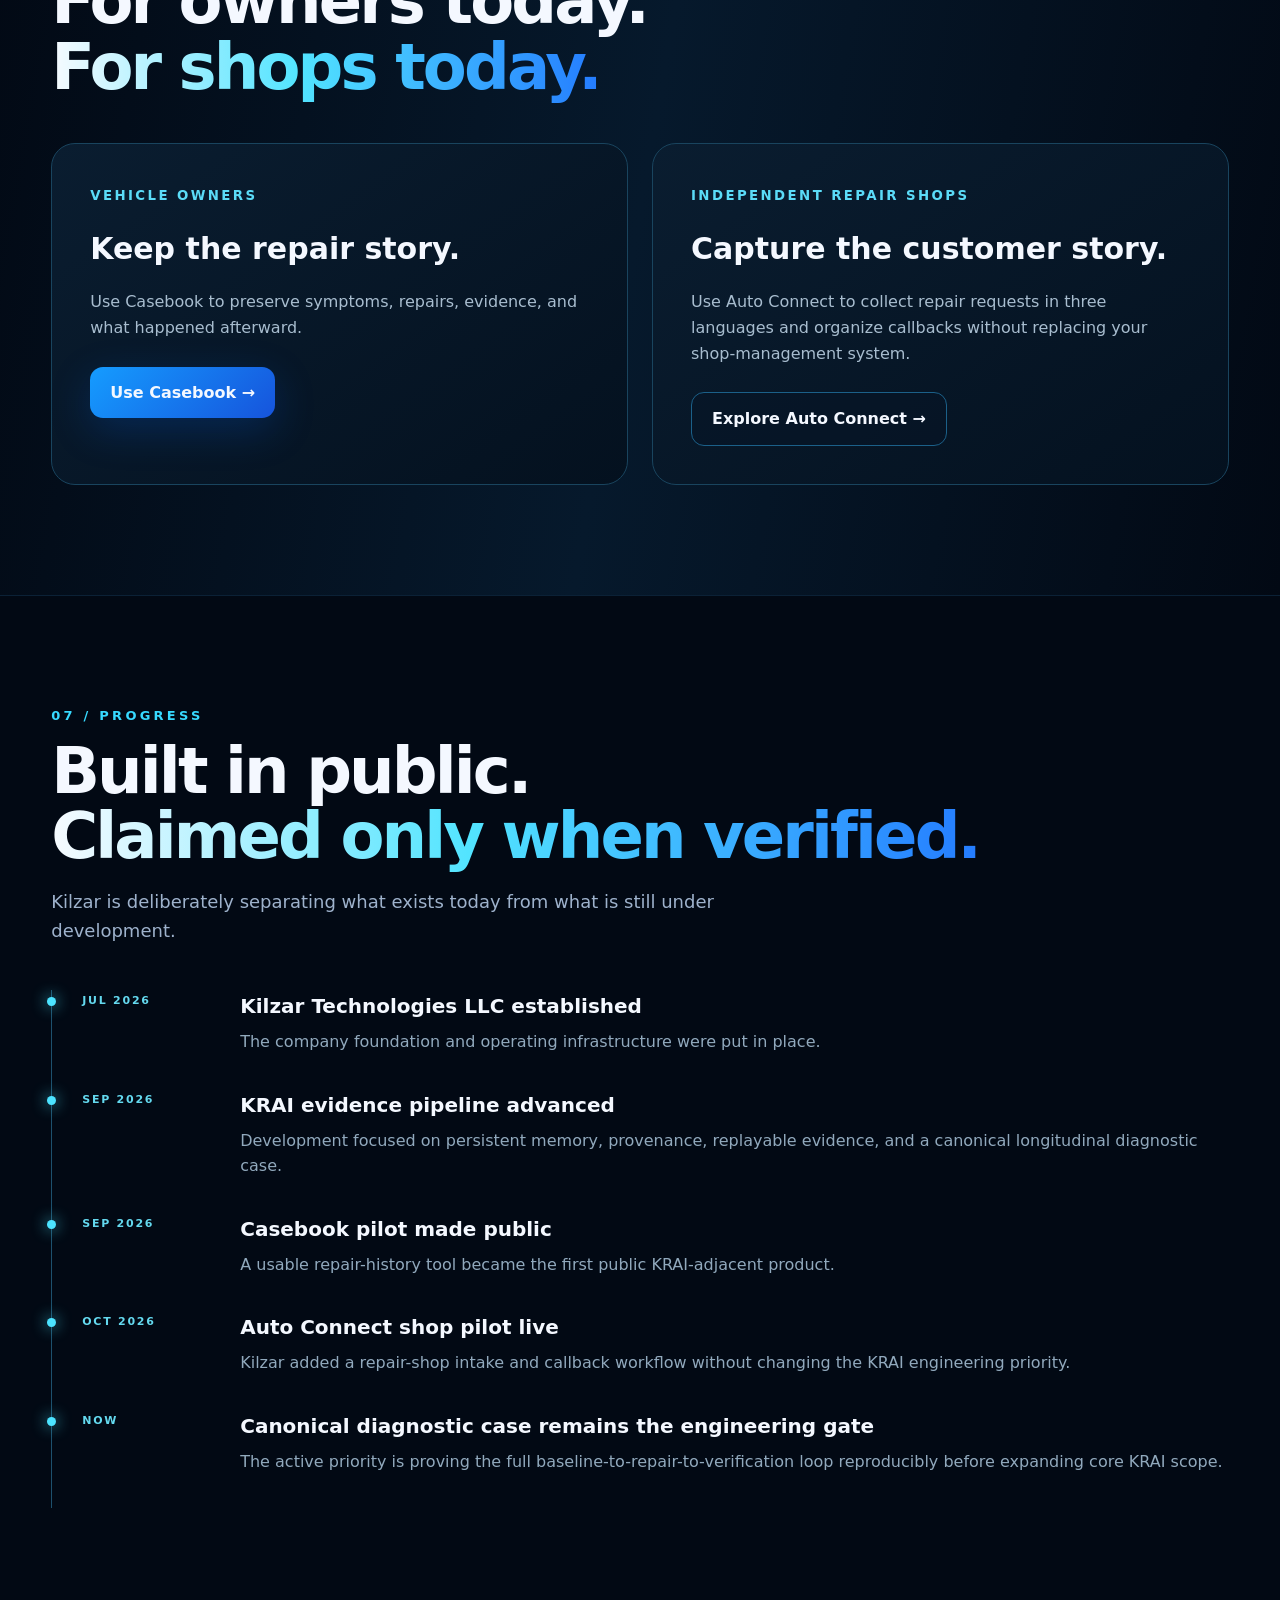
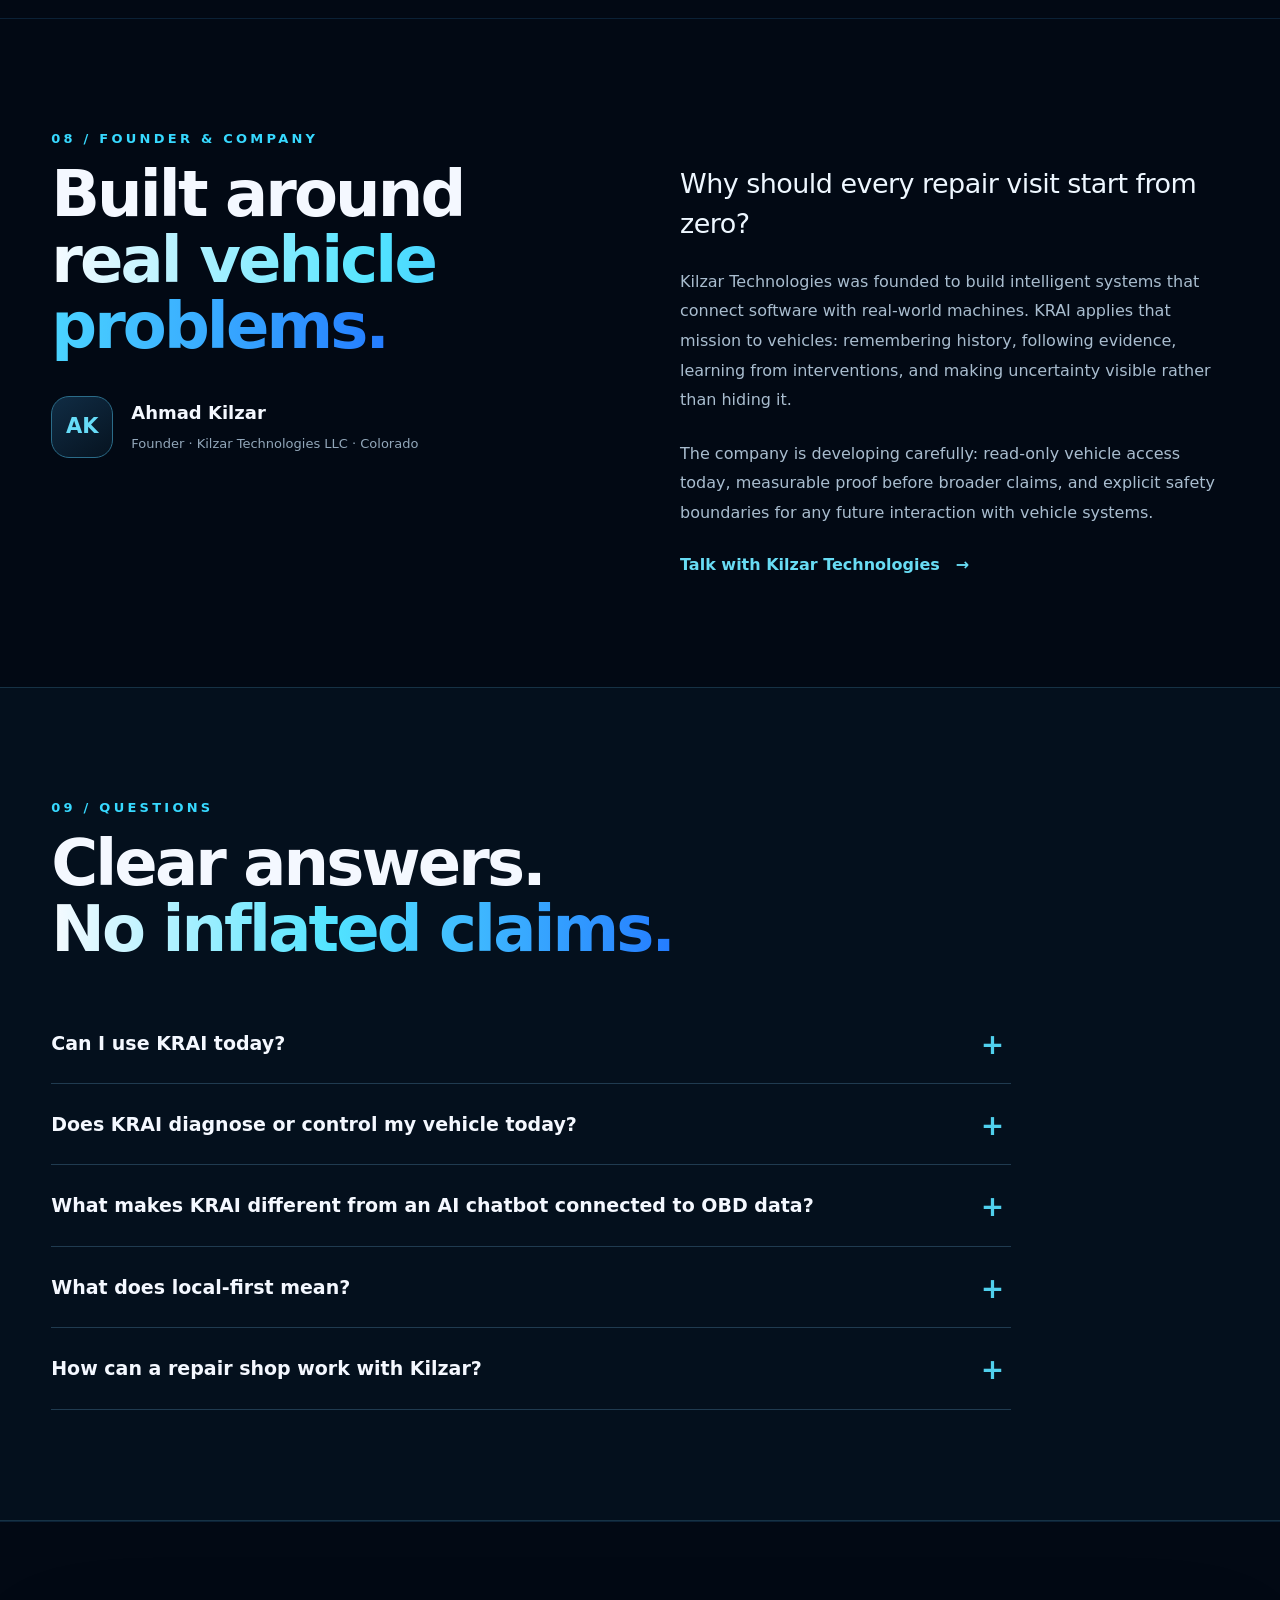
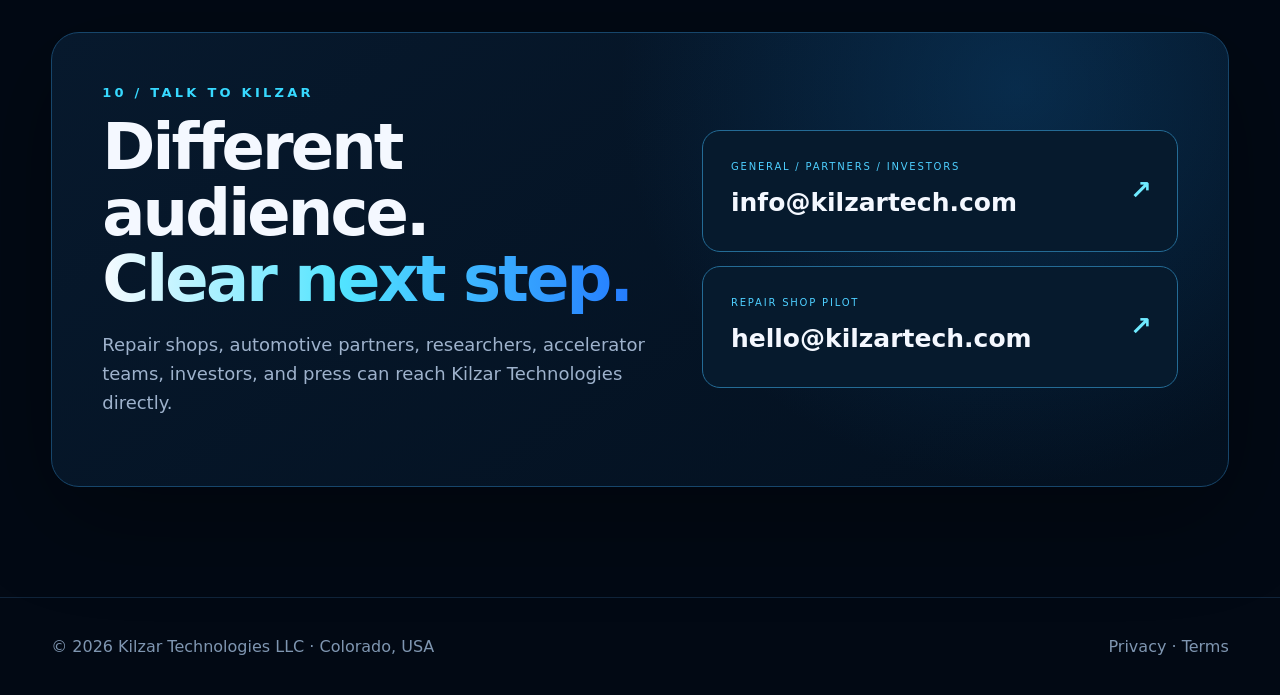
==== commit 376d2b09: "Rebuild Kilzar site around proof and product hierarchy" ====
--- a/index.html
+++ b/index.html
@@ -3,116 +3,257 @@
 <head>
 <meta charset="utf-8">
 <meta name="viewport" content="width=device-width,initial-scale=1">
-<title>Kilzar Technologies | Engineering Intelligence for the Real World</title>
-<meta name="description" content="Kilzar Technologies develops intelligent systems for real-world machines, mobility, and emerging technology.">
+<title>Kilzar KRAI | Vehicle Intelligence With Memory, Evidence & Verification</title>
+<meta name="description" content="Kilzar KRAI is an aftermarket vehicle-intelligence platform in development, built around persistent per-vehicle history, evidence-backed diagnostics, repair verification, local-first intelligence, and human control. Try KRAI Casebook or explore Kilzar Auto Connect for repair shops.">
 <meta name="theme-color" content="#020914">
-<meta property="og:title" content="Kilzar Technologies">
-<meta property="og:description" content="Engineering Intelligence for the Real World.">
+<link rel="canonical" href="https://kilzartech.com/">
 <link rel="icon" href="assets/favicon.svg">
-<link rel="canonical" href="https://kilzartech.com/">
 <meta name="robots" content="index,follow,max-image-preview:large">
 <meta property="og:type" content="website">
 <meta property="og:url" content="https://kilzartech.com/">
+<meta property="og:title" content="Kilzar KRAI | Vehicle Intelligence With Memory, Evidence & Verification">
+<meta property="og:description" content="Vehicle intelligence that remembers the history, follows the evidence, and checks what changed after repair.">
 <meta property="og:image" content="https://kilzartech.com/assets/social-preview.jpg">
-<meta property="og:image:width" content="1200">
-<meta property="og:image:height" content="630">
 <meta name="twitter:card" content="summary_large_image">
-<meta name="twitter:title" content="Kilzar Technologies">
-<meta name="twitter:description" content="Engineering Intelligence for the Real World.">
+<meta name="twitter:title" content="Kilzar KRAI">
+<meta name="twitter:description" content="Memory. Evidence. Verification.">
 <meta name="twitter:image" content="https://kilzartech.com/assets/social-preview.jpg">
-<link rel="preload" href="assets/automotive-hero.jpg" as="image" fetchpriority="high">
-
+<link rel="preload" href="assets/video/krai-brand-poster.jpg" as="image" fetchpriority="high">
 <link rel="stylesheet" href="styles.css">
-<script type="application/ld+json">{"@context":"https://schema.org","@type":"Organization","name":"Kilzar Technologies LLC","url":"https://kilzartech.com"}</script>
+<script type="application/ld+json">
+{
+  "@context":"https://schema.org",
+  "@graph":[
+    {
+      "@type":"Organization",
+      "@id":"https://kilzartech.com/#organization",
+      "name":"Kilzar Technologies LLC",
+      "url":"https://kilzartech.com/",
+      "logo":"https://kilzartech.com/assets/logo.svg",
+      "email":"info@kilzartech.com",
+      "founder":{"@type":"Person","name":"Ahmad Kilzar"}
+    },
+    {
+      "@type":"SoftwareApplication",
+      "name":"KRAI Casebook",
+      "applicationCategory":"AutomotiveApplication",
+      "operatingSystem":"Web",
+      "url":"https://kilzartech.com/casebook/",
+      "description":"A free pilot for recording vehicle symptoms, repair evidence, interventions and follow-up checks."
+    }
+  ]
+}
+</script>
 </head>
-<body><a class="skip-link" href="#main-content">Skip to content</a>
+<body>
+<a class="skip-link" href="#main-content">Skip to content</a>
 <div class="ambient" aria-hidden="true"><canvas id="field"></canvas><div class="scan"></div></div>
 
 <header class="top">
   <div class="wrap nav">
     <a class="brand" href="#home" aria-label="Kilzar Technologies home"><img src="assets/logo.svg" alt="Kilzar Technologies"></a>
-    <button class="menu-toggle" type="button" aria-label="Open navigation" aria-expanded="false"><span></span><span></span><span></span></button><nav class="links" aria-label="Primary navigation">
-      <a href="#technology">Technology</a><a href="#products">Products</a><a href="#krai">KRAI</a><a href="#research">Research</a>
-      <a href="#vision">Vision</a><a href="#company">Company</a><a class="btn contactlink" href="#contact">Contact</a>
+    <button class="menu-toggle" type="button" aria-label="Open navigation" aria-expanded="false"><span></span><span></span><span></span></button>
+    <nav class="links" aria-label="Primary navigation">
+      <a href="/krai">KRAI</a>
+      <a href="#products">Products</a>
+      <a href="#loop">How it works</a>
+      <a href="#progress">Progress</a>
+      <a href="#company">About</a>
+      <a class="btn contactlink" href="#contact">Talk to us</a>
     </nav>
   </div>
 </header>
 
 <main id="main-content"><div id="home"></div>
-<section class="hero-section">
-<div class="wrap hero">
-  <div class="hero-copy reveal">
-    <div class="eyebrow"><span class="pulse"></span> Next-generation intelligence</div>
-    <h1>Engineering<br>Intelligence for<br><span class="grad">the Real World.</span></h1>
-    <p class="lead">Kilzar Technologies is building intelligent systems that connect advanced software with real-world machines—focused on practical capability, privacy, reliability, and human-centered engineering.</p>
-    <div class="actions"><a class="btn primary" href="#technology">Explore Technology <span>→</span></a><a class="btn ghost" href="#vision">Our Vision</a></div>
-    <div class="trustline"><span>INTELLIGENCE</span><i></i><span>ENGINEERING</span><i></i><span>REAL-WORLD SYSTEMS</span></div>
-  </div>
-  <div class="hero-stage reveal" aria-hidden="true">
-    <div class="halo halo-a"></div><div class="halo halo-b"></div><div class="halo halo-c"></div>
-    <div class="data-ring ring-a"></div><div class="data-ring ring-b"></div>
-    <img class="hero-car" src="assets/automotive-hero.jpg" alt="" width="730" height="525" fetchpriority="high" decoding="async">
-    <div class="light-sweep"></div>
-    <div class="node n1"></div><div class="node n2"></div><div class="node n3"></div>
-    <div class="hud hud-a"><b>PHYSICAL AI</b><span>REAL-WORLD INTELLIGENCE</span></div>
-    <div class="hud hud-b"><b>ENGINEERED</b><span>FOR PRACTICAL SYSTEMS</span></div>
-  </div>
-</div>
-<div class="scroll-cue"><span>EXPLORE</span><i></i></div>
-</section>
-
-<section id="technology"><div class="wrap reveal">
-  <div class="eyebrow">01 / Technology</div><h2 class="section-title">Intelligence designed to <span>leave the screen.</span></h2>
-  <p class="sub">We explore intelligent systems built for demanding physical environments, where software must interact meaningfully with machines, people, and changing conditions.</p>
-  <div class="grid">
-    <article class="card"><div class="card-glow"></div><div class="num">INTELLIGENT SYSTEMS</div><h3>Practical AI</h3><p>Engineering focused on useful intelligence, dependable behavior, and real-world value.</p><div class="corner">01</div></article>
-    <article class="card"><div class="card-glow"></div><div class="num">PHYSICAL WORLD</div><h3>Machine Intelligence</h3><p>Research at the intersection of software, sensing, computing, and physical systems.</p><div class="corner">02</div></article>
-    <article class="card"><div class="card-glow"></div><div class="num">RESPONSIBLE DESIGN</div><h3>Privacy & Reliability</h3><p>Products are envisioned around trust, control, resilience, and thoughtful engineering.</p><div class="corner">03</div></article>
-  </div>
-</div></section>
-
-<section id="krai"><div class="wrap split reveal">
-  <div><div class="eyebrow">02 / Flagship Platform</div><h2 class="section-title">Meet <span>KRAI.</span></h2><p class="sub">KRAI is Kilzar Technologies' flagship research platform for exploring a new generation of intelligent, human-centered systems for real-world environments.</p><div class="status"><i></i> ACTIVE RESEARCH & DEVELOPMENT</div><p class="sub" style="margin-top:1.2rem">Try <a href="casebook/" style="color:#69d9f2">KRAI Casebook</a>, a free pilot for recording vehicle symptoms, repair evidence, and follow-up checks. It does not connect to a vehicle or provide automated diagnosis.</p></div>
-  <div class="krai-viz"><div class="krai-orbit o1"></div><div class="krai-orbit o2"></div><div class="krai-core"></div><div class="krai-copy"><small>KRAI</small><strong>Intelligence with purpose.</strong><p>Technical architecture, implementation details, unreleased capabilities, and proprietary research remain confidential during development.</p></div></div>
-</div></section>
-
-<section id="products"><div class="wrap reveal">
-  <div class="eyebrow">03 / Products</div><h2 class="section-title">Useful automotive software, <span>available now.</span></h2>
-  <p class="sub">Kilzar builds focused tools that solve real shop and vehicle-owner problems today, while KRAI advances our longer-term vehicle-intelligence platform.</p>
-  <div class="grid">
-    <article class="card"><div class="card-glow"></div><div class="num">FLAGSHIP R&amp;D</div><h3>KRAI</h3><p>Vehicle-native intelligence research focused on deep diagnostics, persistent vehicle history, learned baselines, local intelligence, and evidence-driven reasoning.</p><a class="product-link" href="#krai">Explore KRAI →</a><div class="corner">01</div></article>
-    <article class="card"><div class="card-glow"></div><div class="num">AVAILABLE PILOT</div><h3>KRAI Casebook</h3><p>A free browser-based pilot for recording symptoms, repairs, evidence, and follow-up checks so vehicle history stays organized and useful.</p><a class="product-link" href="casebook/">Open Casebook →</a><div class="corner">02</div></article>
-    <article class="card"><div class="card-glow"></div><div class="num">FOR REPAIR SHOPS</div><h3>Kilzar Auto Connect</h3><p>A lightweight customer-intake and callback layer for independent repair shops. Collect vehicle concerns and preferred timing in English, Spanish, or Arabic, then track each inquiry as new, contacted, booked, or closed—without replacing your existing shop software.</p><a class="product-link" href="https://kilzar-intake-prototype.ahmad-kilzar.chatgpt.site" target="_blank" rel="noopener">Open Auto Connect →</a><div class="corner">03</div></article>
-  </div>
-</div></section>
-
-<section id="research"><div class="wrap reveal">
-  <div class="eyebrow">04 / Research</div><h2 class="section-title">Research with a <span>purpose.</span></h2>
-  <p class="sub">Our work is directed toward technologies that can make complex systems more capable, intuitive, secure, and useful.</p>
-  <div class="grid research-grid">
-    <div class="card"><div class="num">RESEARCH AREA</div><h3>Artificial Intelligence</h3><p>Exploring intelligent computing for practical applications beyond conventional interfaces.</p></div>
-    <div class="card"><div class="num">RESEARCH AREA</div><h3>Embedded & Edge Systems</h3><p>Studying efficient intelligence closer to where real-world decisions happen.</p></div>
-    <div class="card"><div class="num">RESEARCH AREA</div><h3>Human–Machine Interaction</h3><p>Designing technology around natural, useful interaction between people and intelligent systems.</p></div>
-  </div>
-</div></section>
-
-<section id="vision" class="vision-section"><div class="wrap split reveal">
-  <div><div class="eyebrow">05 / Vision</div><h2 class="statement">Technology should understand the world it operates in—<span>not merely process it.</span></h2></div>
-  <div class="vision-panel"><div class="vision-line"></div><p>Kilzar Technologies is pursuing a long-term vision of intelligent technology that becomes more useful, contextual, and integrated with the physical world.</p><p class="muted-small">Public information intentionally describes direction rather than proprietary implementation.</p></div>
-</div></section>
-
-<section id="company"><div class="wrap reveal">
-  <div class="eyebrow">06 / Company</div><h2 class="section-title">Built on engineering.<br><span>Driven by purpose.</span></h2>
-  <p class="sub">Kilzar Technologies LLC is a technology company developing intelligent systems for real-world applications. We believe meaningful innovation comes from combining ambitious ideas with disciplined engineering, privacy, reliability, and long-term thinking.</p>
-  <div class="grid"><div class="card"><div class="num">PRINCIPLE</div><h3>Innovation First</h3><p>We pursue differentiated technology aimed at solving meaningful problems.</p></div><div class="card"><div class="num">PRINCIPLE</div><h3>Built for Reliability</h3><p>Real-world intelligence must be engineered for trust and dependable operation.</p></div><div class="card"><div class="num">PRINCIPLE</div><h3>Long-Term Vision</h3><p>We are building foundations for a broader generation of intelligent physical technology.</p></div></div>
-</div></section>
-
-<section id="contact"><div class="wrap contact reveal">
-  <div><div class="eyebrow">07 / Contact</div><h2 class="section-title">Connect with <span>Kilzar Technologies.</span></h2><p class="sub">We welcome conversations with researchers, technology partners, industry professionals, and others interested in the future of intelligent real-world systems.</p></div>
-  <a class="contact-cta" href="mailto:info@kilzartech.com?subject=Kilzar%20Technologies%20Inquiry"><small>START A CONVERSATION</small><strong>info@kilzartech.com</strong><b>↗</b></a>
-</div></section>
+
+<section class="hero-section video-hero">
+  <video id="krai-background" class="hero-background-video" muted loop playsinline preload="none" poster="assets/video/krai-brand-poster.jpg" aria-hidden="true" tabindex="-1"><source data-src="assets/video/krai-background.mp4" type="video/mp4"></video>
+  <div class="hero-video-shade" aria-hidden="true"></div>
+  <button id="background-toggle" class="background-toggle" type="button" hidden aria-controls="krai-background">Pause background</button>
+  <div class="wrap hero">
+    <div class="hero-copy reveal">
+      <div class="eyebrow"><span class="pulse"></span> Kilzar KRAI / In active development</div>
+      <h1>The AI that remembers<br><span class="grad">what happened to<br>your vehicle.</span></h1>
+      <p class="lead">Kilzar KRAI is an aftermarket vehicle-intelligence platform in development: persistent per-vehicle history, evidence-backed diagnostic reasoning, repair-effect learning, and verification designed to stay close to the machine and keep people in control.</p>
+      <div class="actions">
+        <a class="btn primary" href="casebook/">Try Casebook free <span>→</span></a>
+        <a class="btn ghost" href="#loop">How KRAI works</a>
+      </div>
+      <div class="trustline"><span>MEMORY</span><i></i><span>EVIDENCE</span><i></i><span>VERIFICATION</span></div>
+    </div>
+  </div>
+  <div class="scroll-cue"><span>EXPLORE</span><i></i></div>
+</section>
+
+<section id="products" class="products-section">
+  <div class="wrap reveal">
+    <div class="eyebrow">01 / What's real today</div>
+    <h2 class="section-title">One company.<br><span>Three clear layers.</span></h2>
+    <p class="sub">KRAI is the long-term intelligence platform. Casebook and Auto Connect are practical on-ramps available today for vehicle owners and repair shops.</p>
+    <div class="product-grid">
+      <article class="product-card product-platform">
+        <div class="product-status developing">PLATFORM / IN DEVELOPMENT</div>
+        <h3>Kilzar KRAI</h3>
+        <p>Vehicle-native intelligence designed around longitudinal memory, evidence provenance, learned baselines, cross-system reasoning, and post-repair verification.</p>
+        <a class="text-link" href="/krai">Explore the platform <span>→</span></a>
+      </article>
+      <article class="product-card">
+        <div class="product-status live">FREE PILOT / LIVE</div>
+        <div class="product-shot"><img src="assets/casebook-proof.png" alt="KRAI Casebook interface showing a vehicle repair record" loading="lazy"></div>
+        <h3>KRAI Casebook</h3>
+        <p>Record symptoms, evidence, repairs, and follow-up checks so a vehicle's history stays useful instead of disappearing between visits.</p>
+        <a class="btn primary compact" href="casebook/">Open Casebook →</a>
+      </article>
+      <article class="product-card">
+        <div class="product-status live">REPAIR SHOP PILOT / LIVE</div>
+        <div class="product-shot"><img src="assets/autoconnect-proof.png" alt="Kilzar Auto Connect repair-shop intake interface" loading="lazy"></div>
+        <h3>Kilzar Auto Connect</h3>
+        <p>A lightweight multilingual customer-intake and callback layer for independent repair shops—built to complement existing shop software, not replace it.</p>
+        <p class="product-detail">English · Spanish · Arabic · New / Contacted / Booked / Closed</p>
+        <a class="btn ghost compact" href="/auto-connect">Explore Auto Connect →</a>
+      </article>
+    </div>
+  </div>
+</section>
+
+<section id="krai" class="problem-section">
+  <div class="wrap reveal">
+    <div class="eyebrow">02 / Why KRAI</div>
+    <h2 class="section-title">A code is a moment.<br><span>A vehicle is a history.</span></h2>
+    <p class="sub">Most diagnostic tools tell you what the vehicle reports now. KRAI is being built to understand what changed, what evidence supports a hypothesis, what repair was performed, and whether the result actually improved.</p>
+    <div class="grid differentiation-grid">
+      <article class="card"><div class="num">01 / MEMORY</div><h3>Persistent per-vehicle context</h3><p>Keep observations, symptoms, diagnostic evidence, interventions, and outcomes connected over time.</p></article>
+      <article class="card"><div class="num">02 / EVIDENCE</div><h3>Reasoning you can inspect</h3><p>Link diagnostic hypotheses back to raw evidence, provenance, uncertainty, and the checks that support them.</p></article>
+      <article class="card"><div class="num">03 / VERIFICATION</div><h3>Close the repair loop</h3><p>Compare the vehicle after intervention against its prior baseline and learn what actually changed.</p></article>
+    </div>
+  </div>
+</section>
+
+<section id="loop" class="journey-section">
+  <div class="wrap reveal">
+    <div class="eyebrow">03 / The KRAI loop</div>
+    <h2 class="section-title">Diagnosis should not end<br><span>when the repair starts.</span></h2>
+    <p class="sub">The core KRAI development case is longitudinal: baseline → deviation → evidence → diagnosis → intervention → post-repair verification → updated baseline.</p>
+    <ol class="journey-grid six">
+      <li><span>01</span><h3>Learn the baseline</h3><p>Build a vehicle-specific picture of normal behavior.</p><em>FOUNDATION</em></li>
+      <li><span>02</span><h3>Detect a deviation</h3><p>Connect symptoms and measurements to what changed.</p><em>IN DEVELOPMENT</em></li>
+      <li><span>03</span><h3>Follow the evidence</h3><p>Preserve raw evidence and provenance behind each hypothesis.</p><em>IN DEVELOPMENT</em></li>
+      <li><span>04</span><h3>Diagnose carefully</h3><p>Rank causes, uncertainty, and the next useful checks.</p><em>IN DEVELOPMENT</em></li>
+      <li><span>05</span><h3>Record intervention</h3><p>Keep the repair and relevant context in lifetime history.</p><em>FOUNDATION</em></li>
+      <li><span>06</span><h3>Verify the result</h3><p>Compare post-repair behavior and update the learned baseline.</p><em>ACTIVE PRIORITY</em></li>
+    </ol>
+  </div>
+</section>
+
+<section id="proof" class="proof-section">
+  <div class="wrap proof-grid reveal">
+    <div class="proof-copy">
+      <div class="eyebrow">04 / Proof before promises</div>
+      <h2 class="section-title">Start with what<br><span>already works.</span></h2>
+      <p class="sub">Casebook is a real, usable step toward longitudinal vehicle memory. It does not diagnose or connect to the vehicle; it gives owners a structured way to preserve symptoms, evidence, repairs, and follow-up checks now.</p>
+      <div class="proof-points">
+        <span>Local browser storage</span>
+        <span>Export / import backup</span>
+        <span>Repair follow-up checks</span>
+        <span>No advertising trackers</span>
+      </div>
+      <a class="btn primary" href="casebook/">Try Casebook free →</a>
+    </div>
+    <div class="proof-image"><img src="assets/casebook-proof.png" alt="Real KRAI Casebook product screenshot" loading="lazy"></div>
+  </div>
+</section>
+
+<section id="architecture" class="architecture-section">
+  <div class="wrap reveal">
+    <div class="eyebrow">05 / How we're building it</div>
+    <h2 class="section-title">Intelligence with<br><span>boundaries and provenance.</span></h2>
+    <p class="sub">The architecture is being shaped around durable vehicle knowledge and explicit authority boundaries—not a chatbot that happens to sit in a car.</p>
+    <div class="grid">
+      <article class="card"><div class="num">VEHICLE MEMORY</div><h3>Longitudinal by design</h3><p>Per-vehicle history and learned baselines are treated as first-class system state.</p></article>
+      <article class="card"><div class="num">LOCAL-FIRST</div><h3>Close to the vehicle</h3><p>Local processing and resilience guide the architecture so core intelligence does not depend entirely on remote services.</p></article>
+      <article class="card"><div class="num">GUARDIAN</div><h3>Authority is explicit</h3><p>Current vehicle access is read-only. Any future action path must be capability-gated, auditable, and fail closed.</p></article>
+    </div>
+  </div>
+</section>
+
+<section id="paths" class="paths-section">
+  <div class="wrap reveal">
+    <div class="eyebrow">06 / Two practical paths</div>
+    <h2 class="section-title">For owners today.<br><span>For shops today.</span></h2>
+    <div class="path-grid">
+      <article class="path-card"><small>VEHICLE OWNERS</small><h3>Keep the repair story.</h3><p>Use Casebook to preserve symptoms, repairs, evidence, and what happened afterward.</p><a class="btn primary" href="casebook/">Use Casebook →</a></article>
+      <article class="path-card"><small>INDEPENDENT REPAIR SHOPS</small><h3>Capture the customer story.</h3><p>Use Auto Connect to collect repair requests in three languages and organize callbacks without replacing your shop-management system.</p><a class="btn ghost" href="/auto-connect">Explore Auto Connect →</a></article>
+    </div>
+  </div>
+</section>
+
+<section id="progress">
+  <div class="wrap reveal">
+    <div class="eyebrow">07 / Progress</div>
+    <h2 class="section-title">Built in public.<br><span>Claimed only when verified.</span></h2>
+    <p class="sub">Kilzar is deliberately separating what exists today from what is still under development.</p>
+    <div class="timeline">
+      <article><time>JUL 2026</time><div><h3>Kilzar Technologies LLC established</h3><p>The company foundation and operating infrastructure were put in place.</p></div></article>
+      <article><time>SEP 2026</time><div><h3>KRAI evidence pipeline advanced</h3><p>Development focused on persistent memory, provenance, replayable evidence, and a canonical longitudinal diagnostic case.</p></div></article>
+      <article><time>SEP 2026</time><div><h3>Casebook pilot made public</h3><p>A usable repair-history tool became the first public KRAI-adjacent product.</p></div></article>
+      <article><time>OCT 2026</time><div><h3>Auto Connect shop pilot live</h3><p>Kilzar added a repair-shop intake and callback workflow without changing the KRAI engineering priority.</p></div></article>
+      <article><time>NOW</time><div><h3>Canonical diagnostic case remains the engineering gate</h3><p>The active priority is proving the full baseline-to-repair-to-verification loop reproducibly before expanding core KRAI scope.</p></div></article>
+    </div>
+  </div>
+</section>
+
+<section id="company">
+  <div class="wrap founder-grid reveal">
+    <div>
+      <div class="eyebrow">08 / Founder & company</div>
+      <h2 class="section-title">Built around<br><span>real vehicle problems.</span></h2>
+      <div class="founder-signature"><span class="founder-monogram" aria-hidden="true">AK</span><div><strong>Ahmad Kilzar</strong><span>Founder · Kilzar Technologies LLC · Colorado</span></div></div>
+    </div>
+    <div class="founder-story">
+      <p class="founder-opening">Why should every repair visit start from zero?</p>
+      <p>Kilzar Technologies was founded to build intelligent systems that connect software with real-world machines. KRAI applies that mission to vehicles: remembering history, following evidence, learning from interventions, and making uncertainty visible rather than hiding it.</p>
+      <p>The company is developing carefully: read-only vehicle access today, measurable proof before broader claims, and explicit safety boundaries for any future interaction with vehicle systems.</p>
+      <a class="text-link" href="#contact">Talk with Kilzar Technologies <span>→</span></a>
+    </div>
+  </div>
+</section>
+
+<section id="faq" class="faq-section">
+  <div class="wrap reveal">
+    <div class="eyebrow">09 / Questions</div>
+    <h2 class="section-title">Clear answers.<br><span>No inflated claims.</span></h2>
+    <div class="faq-list">
+      <details><summary>Can I use KRAI today?</summary><div><p>The full KRAI platform is in active research and development. KRAI Casebook is live today, and Kilzar Auto Connect is available as a repair-shop pilot.</p></div></details>
+      <details><summary>Does KRAI diagnose or control my vehicle today?</summary><div><p>No public KRAI product currently controls a vehicle. KRAI vehicle access is read-only during development, and Casebook itself does not connect to the vehicle or provide automated diagnosis.</p></div></details>
+      <details><summary>What makes KRAI different from an AI chatbot connected to OBD data?</summary><div><p>KRAI is being built around persistent per-vehicle history, learned baselines, evidence provenance, cross-system reasoning, repair-effect learning, and post-repair verification. Conversation is an interface—not the core moat.</p></div></details>
+      <details><summary>What does local-first mean?</summary><div><p>It is an architectural direction: keep important processing and vehicle history close to the user where practical, while preserving resilience and privacy. It is not a claim that every planned capability is already fully offline.</p></div></details>
+      <details><summary>How can a repair shop work with Kilzar?</summary><div><p>Independent shops can explore Auto Connect now or contact Kilzar to discuss pilot use, feedback, integrations, or future KRAI collaboration.</p><a class="text-link" href="mailto:info@kilzartech.com?subject=Repair%20Shop%20Pilot%20Inquiry">Contact Kilzar →</a></div></details>
+    </div>
+  </div>
+</section>
+
+<section id="contact">
+  <div class="wrap contact reveal">
+    <div>
+      <div class="eyebrow">10 / Talk to Kilzar</div>
+      <h2 class="section-title">Different audience.<br><span>Clear next step.</span></h2>
+      <p class="sub">Repair shops, automotive partners, researchers, accelerator teams, investors, and press can reach Kilzar Technologies directly.</p>
+    </div>
+    <div class="contact-options">
+      <a class="contact-cta" href="mailto:info@kilzartech.com?subject=Kilzar%20Technologies%20Inquiry"><small>GENERAL / PARTNERS / INVESTORS</small><strong>info@kilzartech.com</strong><b>↗</b></a>
+      <a class="contact-cta" href="mailto:hello@kilzartech.com?subject=Auto%20Connect%20Repair%20Shop%20Pilot"><small>REPAIR SHOP PILOT</small><strong>hello@kilzartech.com</strong><b>↗</b></a>
+    </div>
+  </div>
+</section>
+
 </main>
 
-<footer class="footer"><div class="wrap foot"><span>© 2026 Kilzar Technologies LLC. All rights reserved.</span><span><a href="privacy.html">Privacy</a> · <a href="terms.html">Terms</a></span></div></footer>
+<footer class="footer">
+  <div class="wrap foot">
+    <span>© 2026 Kilzar Technologies LLC · Colorado, USA</span>
+    <span><a href="/privacy">Privacy</a> · <a href="/terms">Terms</a></span>
+  </div>
+</footer>
 <script src="script.js"></script>
-</body></html>
+</body>
+</html>
--- a/styles.css
+++ b/styles.css
@@ -36,4 +36,46 @@
   body.menu-open{overflow:hidden}
 }
 
-.product-link{display:inline-flex;margin-top:12px;color:#69eaff;font-weight:800;letter-spacing:.02em;position:relative;z-index:2}.product-link:hover{color:#fff;transform:translateX(3px)}
+/* KRAI concept films */
+.video-hero .hero{display:flex;position:relative;z-index:2;min-height:690px}
+.video-hero .hero-copy{max-width:720px}.hero-background-video{position:absolute;inset:0;width:100%;height:100%;object-fit:cover;opacity:.7}
+.hero-video-shade{position:absolute;inset:0;background:linear-gradient(90deg,#020914f5 0%,#020914ce 42%,#02091452 100%)}
+.background-toggle{position:absolute;right:4%;bottom:24px;z-index:5;padding:10px 14px;border:1px solid #618498;background:#061426df;color:#fff;border-radius:9px;cursor:pointer}
+.film-grid{display:grid;grid-template-columns:1fr 1fr;gap:28px;margin-top:32px}.film-card{padding:22px;border:1px solid var(--line);border-radius:18px;background:#061426}
+.film-card h3{margin:0;font-size:24px}.film-card p{color:var(--muted);margin:10px 0 22px}.krai-film{display:block;width:100%;aspect-ratio:16/9;border-radius:12px;background:#000;object-fit:contain}
+.film-note{font-size:13px;color:var(--muted);margin-top:24px}@media(max-width:900px){.film-grid{grid-template-columns:1fr}.video-hero .hero{min-height:670px}.hero-video-shade{background:#020914bc}}
+
+/* KRAI public development story */
+.video-hero .hero-copy{max-width:850px}.video-hero h1{font-size:clamp(3rem,5.7vw,5.7rem);line-height:1.04;letter-spacing:-.045em}.video-hero .lead{max-width:650px}.video-hero .hero{min-height:760px}.journey-section{background:linear-gradient(120deg,rgba(10,52,79,.35),rgba(2,9,20,.7));border-block:1px solid rgba(83,201,255,.13)}.journey-grid{list-style:none;display:grid;grid-template-columns:repeat(5,1fr);gap:22px;padding:0;margin:45px 0 30px}.journey-grid li{position:relative;padding:24px 18px;border-top:1px solid #267897}.journey-grid li>span{font-size:38px;font-weight:700;color:#43cced;opacity:.8}.journey-grid h3{font-size:18px;line-height:1.4;margin:20px 0 10px}.journey-grid p{color:#a3b4c7;line-height:1.65;font-size:15px}.progress-grid{display:grid;grid-template-columns:1fr 1fr;gap:28px;margin-top:40px}.progress-card{padding:38px;border:1px solid #1d3e53;border-radius:22px;background:linear-gradient(145deg,#0d2031,#06111e)}.progress-card h3{font-size:30px;margin:25px 0 15px}.progress-card p{color:#abbccc;line-height:1.8;margin-bottom:24px}.phase{font-size:11px;letter-spacing:.16em;border:1px solid #2e617d;border-radius:30px;padding:9px 13px;color:#72c9e8;display:inline-block}.phase.available{color:#91e9cb;border-color:#326a60}.design-strip{display:grid;grid-template-columns:repeat(3,1fr);gap:28px;border-top:1px solid #1b3345;margin-top:40px;padding-top:30px}.design-strip strong,.design-strip span{display:block}.design-strip strong{font-size:16px;margin-bottom:9px}.design-strip span{font-size:14px;color:#92a7ba}.film-card{display:flex;flex-direction:column}.film-card video{margin-top:auto}.film-card p{min-height:52px}@media(max-width:900px){.journey-grid{grid-template-columns:repeat(2,1fr)}.journey-grid li:last-child{grid-column:1/-1}.video-hero .hero{min-height:700px}}@media(max-width:600px){.journey-grid,.progress-grid,.design-strip{grid-template-columns:1fr}.journey-grid{gap:5px}.progress-card{padding:26px}.video-hero h1{font-size:3rem}.video-hero .hero{min-height:720px}.design-strip{gap:24px}}
+
+.founder-grid{display:grid;grid-template-columns:1fr 1fr;gap:80px;align-items:start}.founder-signature{display:flex;align-items:center;gap:18px;margin-top:36px}.founder-monogram{display:grid;place-items:center;width:62px;height:62px;border-radius:18px;border:1px solid #2b6c89;background:linear-gradient(145deg,#102c44,#061320);font-size:21px;color:#67dcf8;font-weight:700}.founder-signature strong,.founder-signature div>span{display:block}.founder-signature strong{font-size:18px}.founder-signature div>span{font-size:13px;color:#92a7ba;margin-top:7px}.founder-story{padding-top:35px}.founder-story p{line-height:1.85;color:#a9bdcf;margin:0 0 24px}.founder-story .founder-opening{font-size:27px;line-height:1.45;color:#eef7ff;letter-spacing:-.02em}.text-link{display:inline-flex;gap:16px;color:#68dcf4;text-decoration:none;font-weight:600;line-height:1.6}.text-link:hover{color:white}.faq-section{background:rgba(7,21,34,.65);border-block:1px solid #163245}.faq-list{margin-top:40px;max-width:960px}.faq-list details{border-bottom:1px solid #203b50}.faq-list summary{list-style:none;cursor:pointer;padding:25px 42px 25px 0;position:relative;font-size:19px;font-weight:600}.faq-list summary::-webkit-details-marker{display:none}.faq-list summary:after{content:'+';position:absolute;right:7px;top:20px;font-size:28px;color:#50d0ed}.faq-list details[open] summary:after{content:'−'}.faq-list details>div{padding:0 42px 28px 0;max-width:820px}.faq-list p{color:#a9bdcf;line-height:1.8;margin:0 0 14px}.faq-list summary:focus-visible{outline:2px solid #59d5fa;outline-offset:4px}@media(max-width:900px){.founder-grid{grid-template-columns:1fr;gap:20px}.founder-story{padding-top:0}}@media(max-width:600px){.faq-list summary{font-size:17px}.founder-story .founder-opening{font-size:24px}}
+
+/* Kilzar 2026 proof-first homepage additions */
+.products-section{background:linear-gradient(180deg,rgba(3,18,37,.35),rgba(2,9,20,.8))}
+.product-grid{display:grid;grid-template-columns:repeat(3,1fr);gap:22px;margin-top:44px}
+.product-card{position:relative;overflow:hidden;padding:28px;border:1px solid #17415e;border-radius:22px;background:linear-gradient(145deg,#0b1d30,#04101e);box-shadow:0 18px 50px #0004}
+.product-card h3{font-size:28px;margin:22px 0 12px}.product-card p{color:#a9bdcf}.product-platform{background:radial-gradient(circle at 80% 0,#0d689444,transparent 30%),linear-gradient(145deg,#0b1d30,#04101e)}
+.product-status{display:inline-flex;padding:7px 11px;border:1px solid #2e617d;border-radius:99px;font-size:10px;font-weight:800;letter-spacing:.14em;color:#84dff5}.product-status.live{border-color:#356d61;color:#8be8c8}.product-status.developing{border-color:#285d82;color:#6bdcff}
+.product-shot{margin:22px -8px 0;border-radius:16px;overflow:hidden;border:1px solid #1c415b;background:#020914}.product-shot img{display:block;width:100%;height:190px;object-fit:cover;object-position:top}
+.product-detail{font-size:13px!important;color:#6fa4bc!important}.btn.compact{padding:11px 16px;margin-top:8px}.autoconnect-mark{margin-top:28px;display:flex;align-items:center;gap:14px;padding:18px;border:1px solid #19415b;border-radius:16px;background:#071625}.autoconnect-mark>span{display:grid;place-items:center;width:54px;height:54px;border-radius:14px;background:linear-gradient(145deg,#0e5477,#072539);color:#7ce7ff;font-weight:900;letter-spacing:.05em}.autoconnect-mark b,.autoconnect-mark small{display:block}.autoconnect-mark b{font-size:15px;letter-spacing:.08em}.autoconnect-mark small{font-size:9px;letter-spacing:.16em;color:#6f9bb3;margin-top:4px}
+.problem-section{background:linear-gradient(90deg,#020914,#05182b 52%,#020914)}
+.differentiation-grid .card{min-height:260px}
+.journey-grid.six{grid-template-columns:repeat(3,1fr)}.journey-grid li em{display:inline-block;margin-top:14px;font-size:9px;letter-spacing:.13em;color:#62cfe9;font-style:normal;border:1px solid #24516a;border-radius:99px;padding:5px 8px}
+.proof-section{background:radial-gradient(circle at 80% 50%,#0b4c7440,transparent 35%),#020914}.proof-grid{display:grid;grid-template-columns:.9fr 1.1fr;gap:64px;align-items:center}.proof-points{display:flex;flex-wrap:wrap;gap:10px;margin:28px 0}.proof-points span{padding:8px 11px;border:1px solid #1f4c68;border-radius:99px;color:#94cfe0;font-size:12px}.proof-image{padding:14px;border:1px solid #174564;border-radius:24px;background:#071422;box-shadow:0 28px 80px #0008}.proof-image img{display:block;width:100%;border-radius:14px}
+.architecture-section{background:linear-gradient(180deg,#031326,#020914)}
+.paths-section{background:linear-gradient(100deg,#020914,#06192c 50%,#020914)}.path-grid{display:grid;grid-template-columns:1fr 1fr;gap:24px;margin-top:42px}.path-card{padding:38px;border:1px solid #19445e;border-radius:24px;background:linear-gradient(145deg,#0a1d30,#04111f)}.path-card small{color:#5bdcf8;letter-spacing:.18em;font-weight:800}.path-card h3{font-size:30px;margin:18px 0 10px}.path-card p{color:#a8bdcf;max-width:520px;margin-bottom:26px}
+.timeline{margin-top:44px;border-left:1px solid #1d506d}.timeline article{display:grid;grid-template-columns:130px 1fr;gap:28px;position:relative;padding:0 0 34px 30px}.timeline article:before{content:"";position:absolute;left:-5px;top:7px;width:9px;height:9px;border-radius:50%;background:#4ce3ff;box-shadow:0 0 15px #4ce3ff}.timeline time{font-size:11px;letter-spacing:.16em;color:#64d9ef;font-weight:850;padding-top:2px}.timeline h3{margin:0 0 7px;font-size:20px}.timeline p{margin:0;color:#91a9bd}
+.contact-options{display:grid;gap:14px}.contact-options .contact-cta{min-height:108px}
+@media(max-width:1000px){.product-grid{grid-template-columns:1fr 1fr}.product-platform{grid-column:1/-1}.proof-grid{grid-template-columns:1fr}.journey-grid.six{grid-template-columns:repeat(2,1fr)}}
+@media(max-width:700px){.product-grid,.path-grid,.journey-grid.six{grid-template-columns:1fr}.product-platform{grid-column:auto}.timeline article{grid-template-columns:1fr;gap:8px;padding-left:24px}.proof-image{padding:8px}.product-shot img{height:auto}}
+
+/* Branded legal / utility pages */
+.legal-body{min-height:100vh;background:radial-gradient(circle at 80% 0,#0a355522,transparent 30%),var(--bg);color:var(--text)}
+.legal-top{height:86px;border-bottom:1px solid #10243a;background:#020914e8;display:flex;align-items:center;padding:0 4%}.legal-top img{width:235px;max-width:70vw}
+.legal-wrap{width:min(880px,90%);margin:0 auto;padding:80px 0 100px}.legal-wrap h1{font-size:clamp(46px,8vw,78px);line-height:1;margin:16px 0 22px;letter-spacing:-.05em}.legal-wrap h2{font-size:25px;margin:42px 0 12px}.legal-wrap p{color:#a9bdcf;line-height:1.85}.legal-lead{font-size:20px!important;max-width:700px}.legal-wrap section{padding:0;border:0}.legal-wrap a{color:#63ddf7}.legal-back{margin-top:50px!important}.legal-footer{border-top:1px solid #10243a;color:#718da8;padding:28px 5%;text-align:center;font-size:13px}.notfound{padding-top:120px;min-height:65vh}
+
+/* Product / thesis subpages */
+.page-hero{padding:120px 0 100px;border-top:0;background:radial-gradient(circle at 82% 16%,#0a4a7340,transparent 28%)}
+.page-hero .narrow{max-width:980px}.page-hero h1{font-size:clamp(52px,7vw,88px);line-height:.98;letter-spacing:-.055em;margin:20px 0 24px}
+.page-split{display:grid;grid-template-columns:1fr 1fr;gap:55px;align-items:center}.page-split h1{font-size:clamp(48px,6vw,76px)}
+@media(max-width:900px){.page-split{grid-template-columns:1fr}.page-hero{padding:88px 0 72px}}
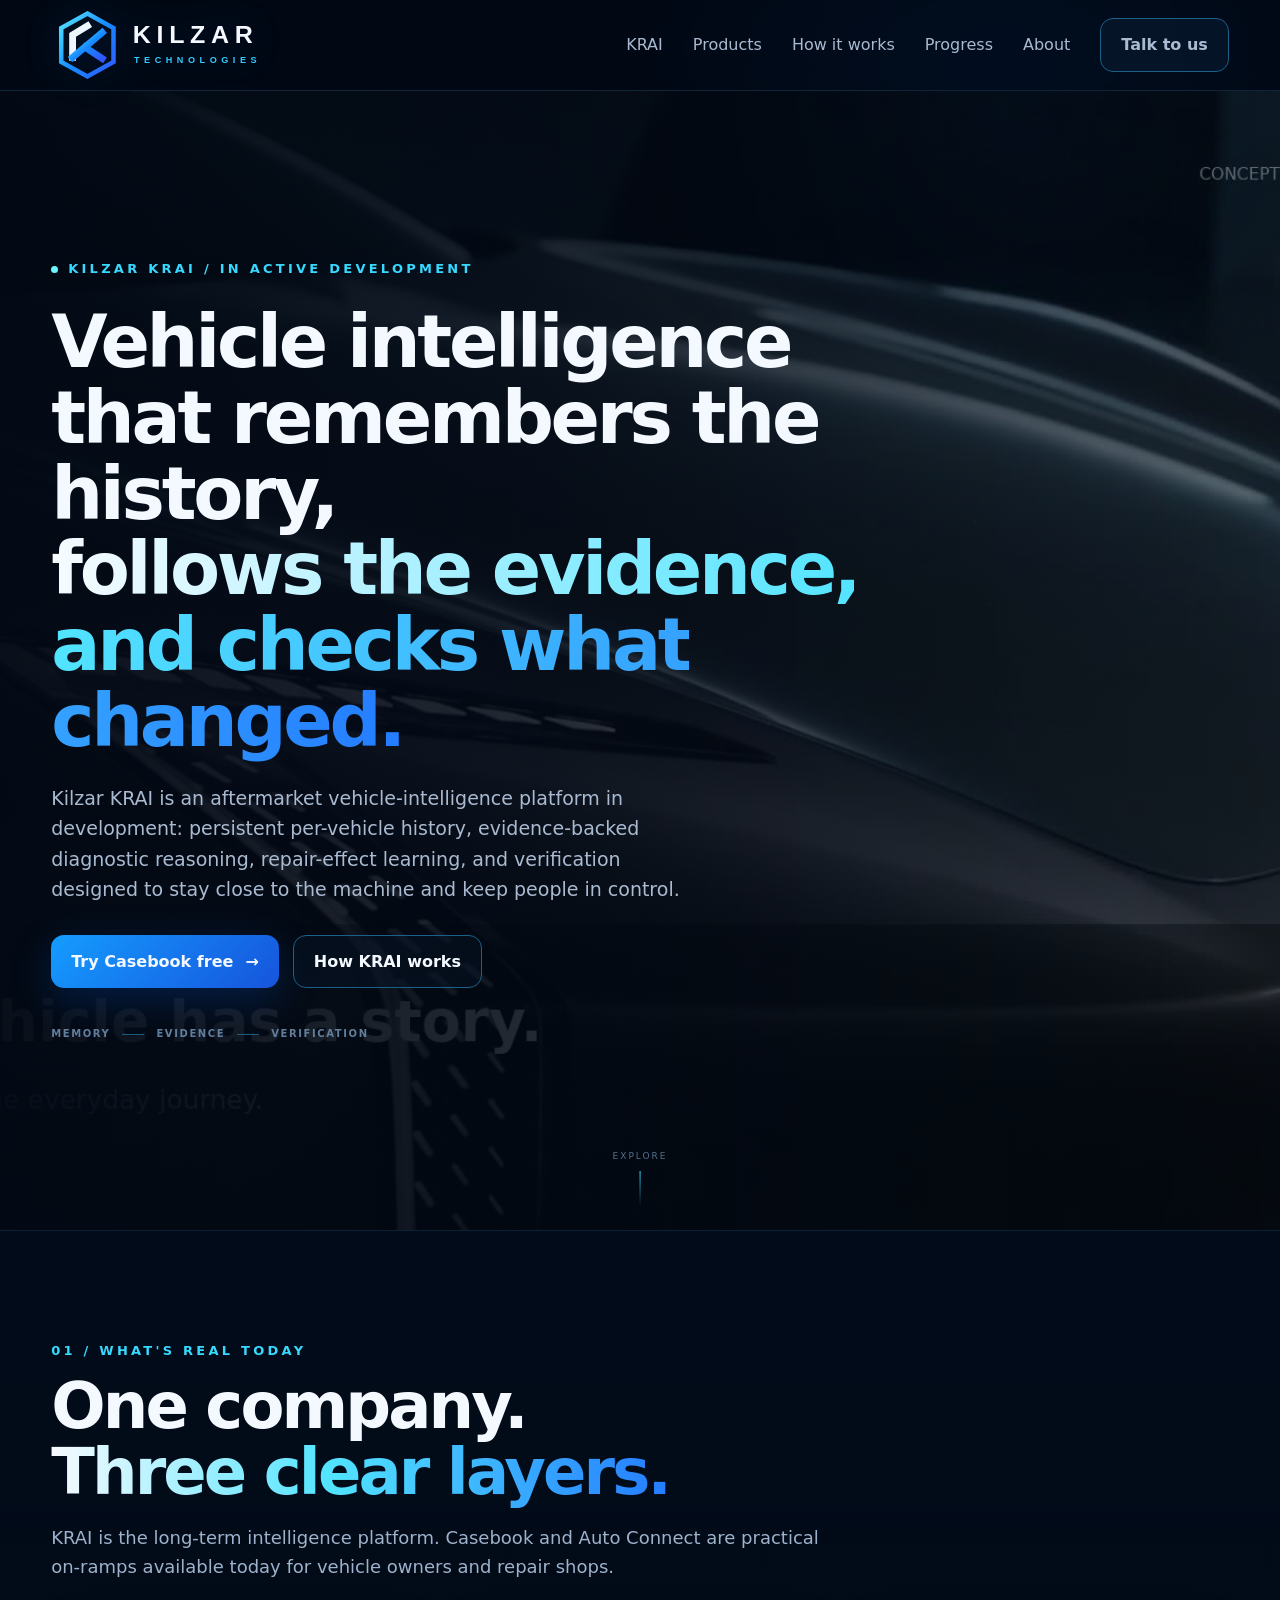
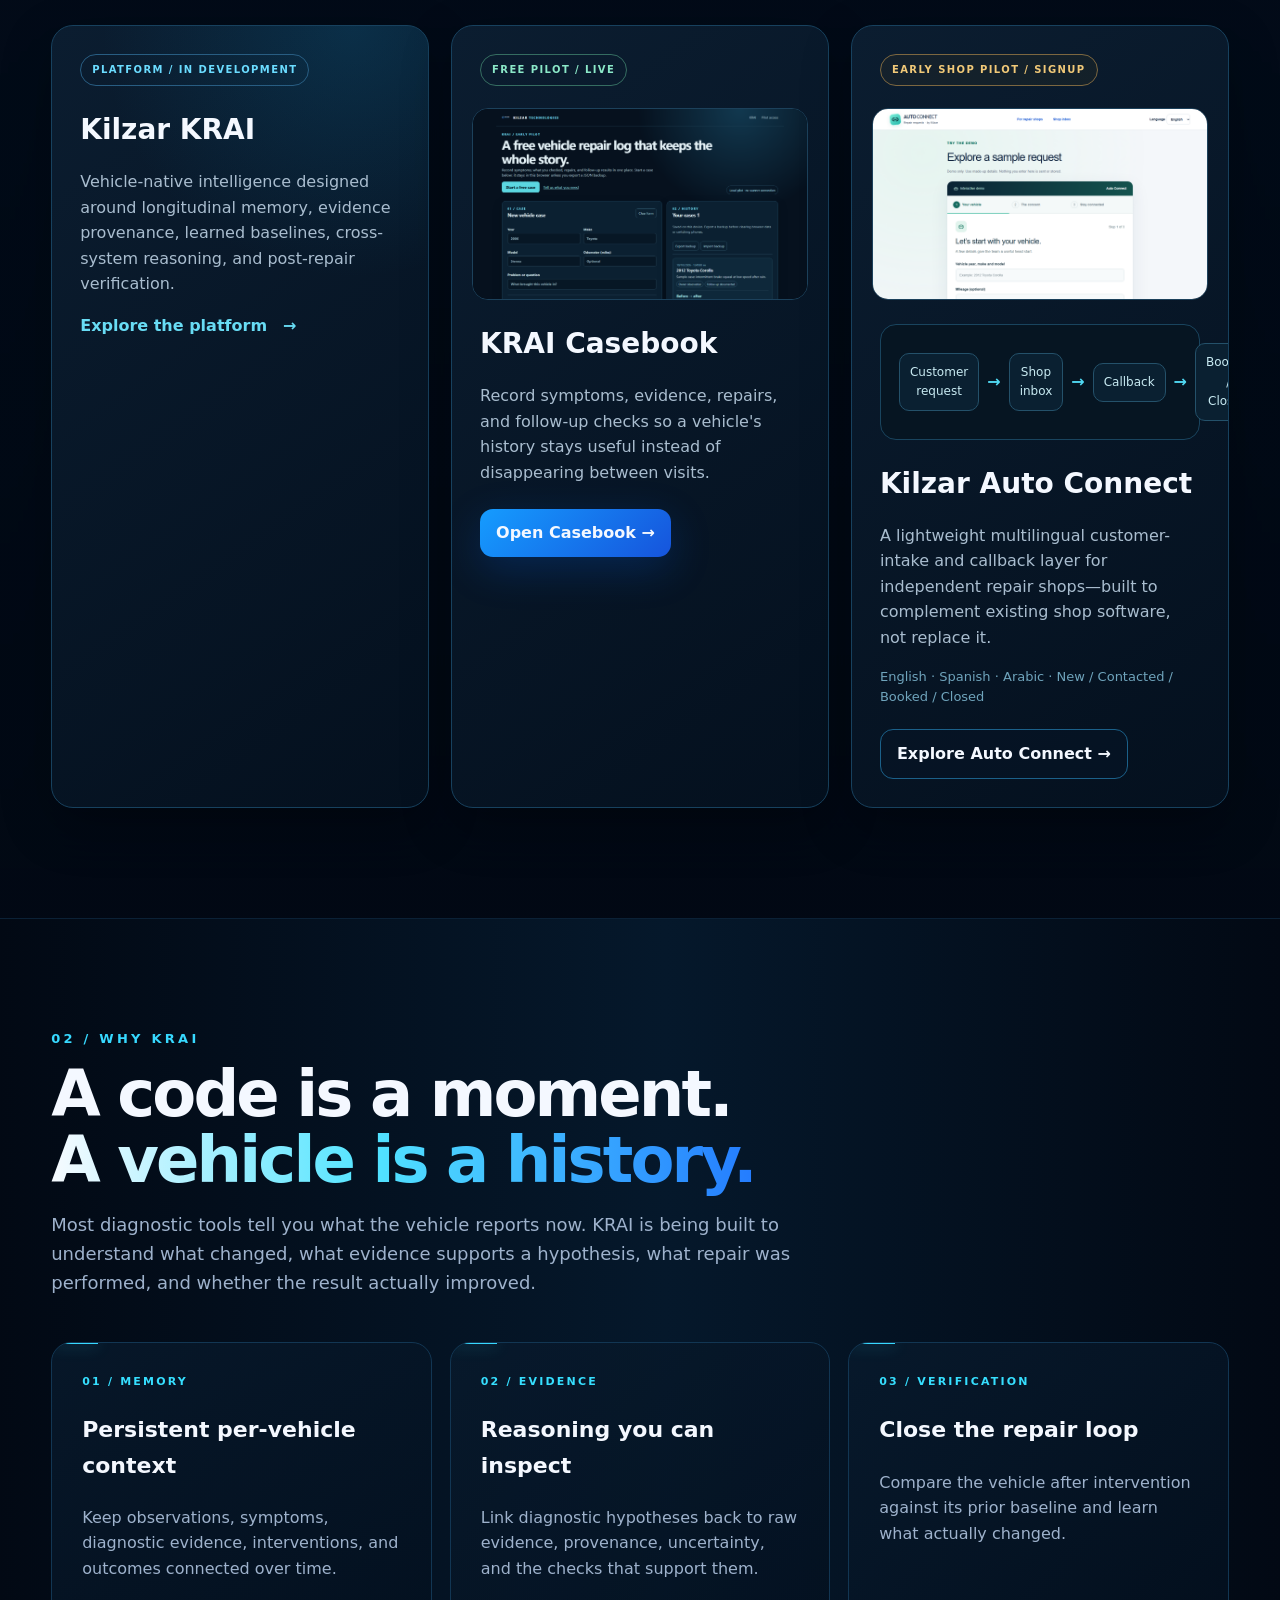
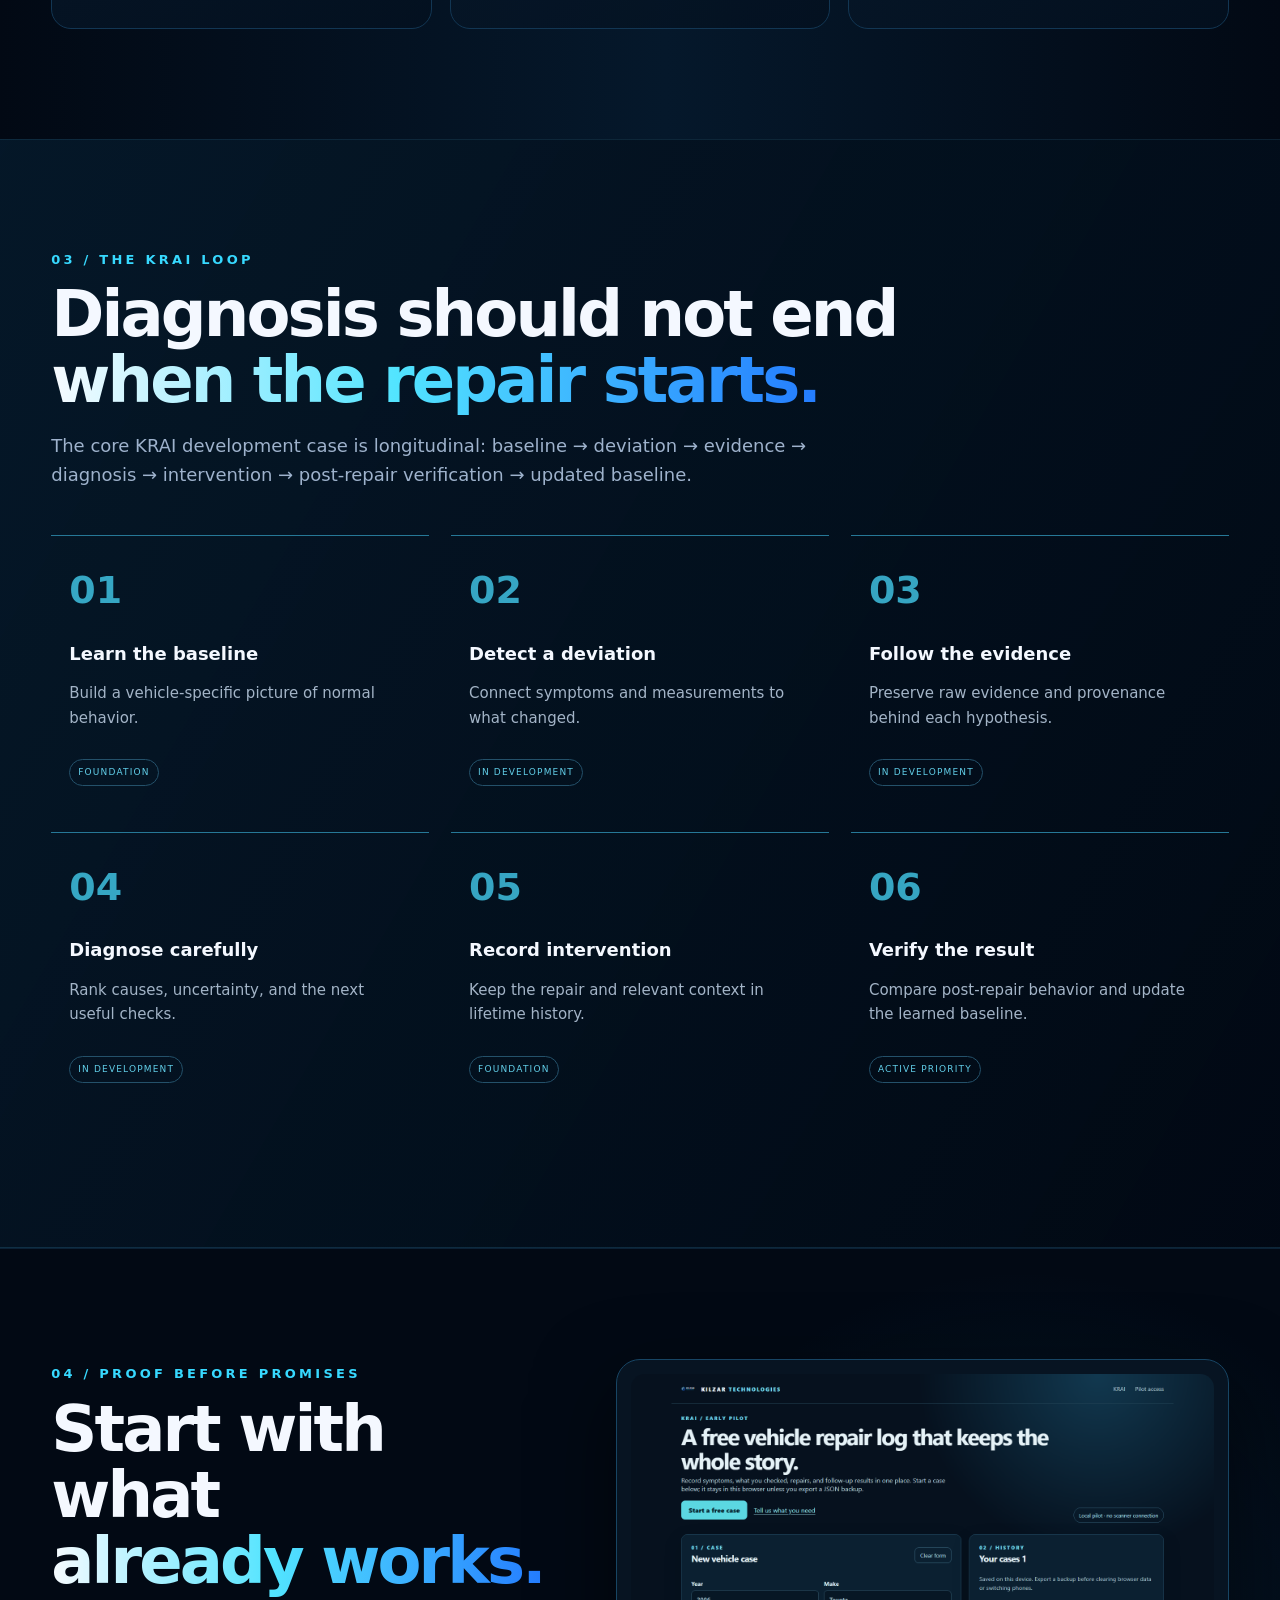
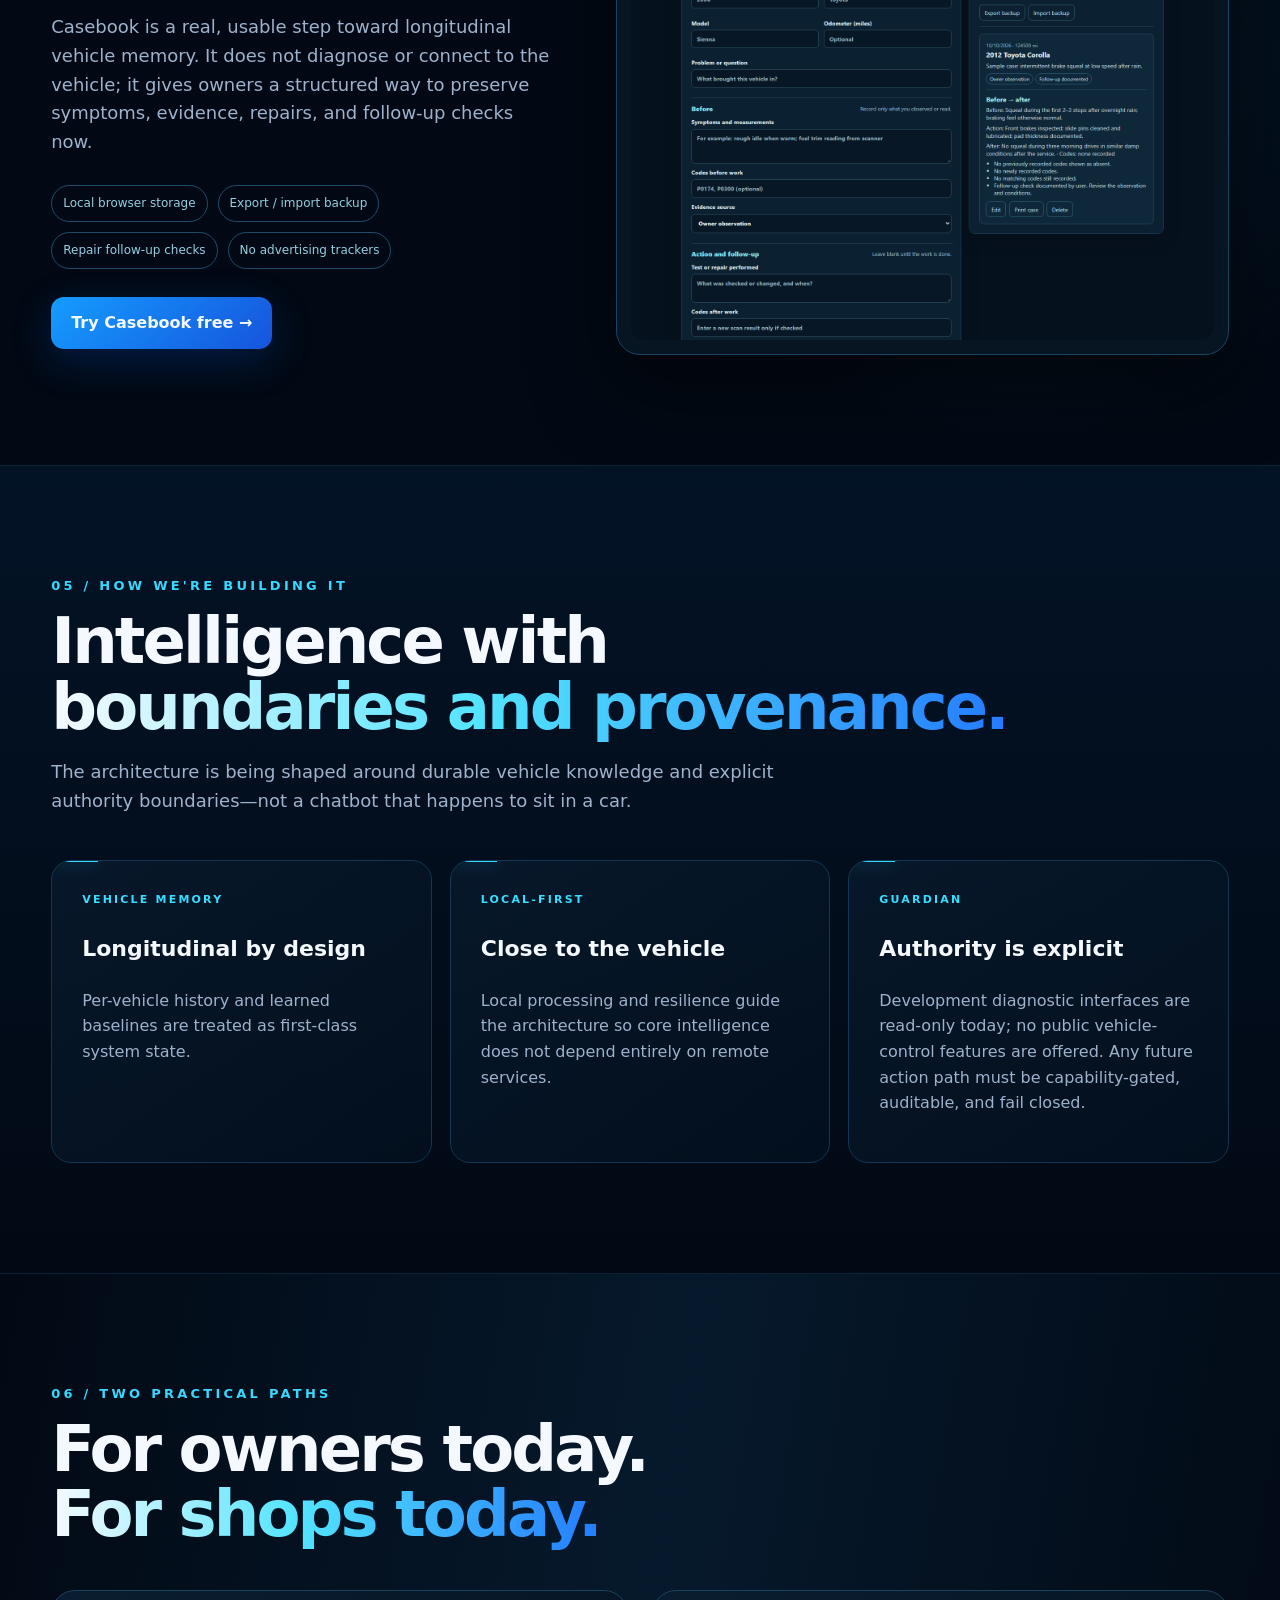
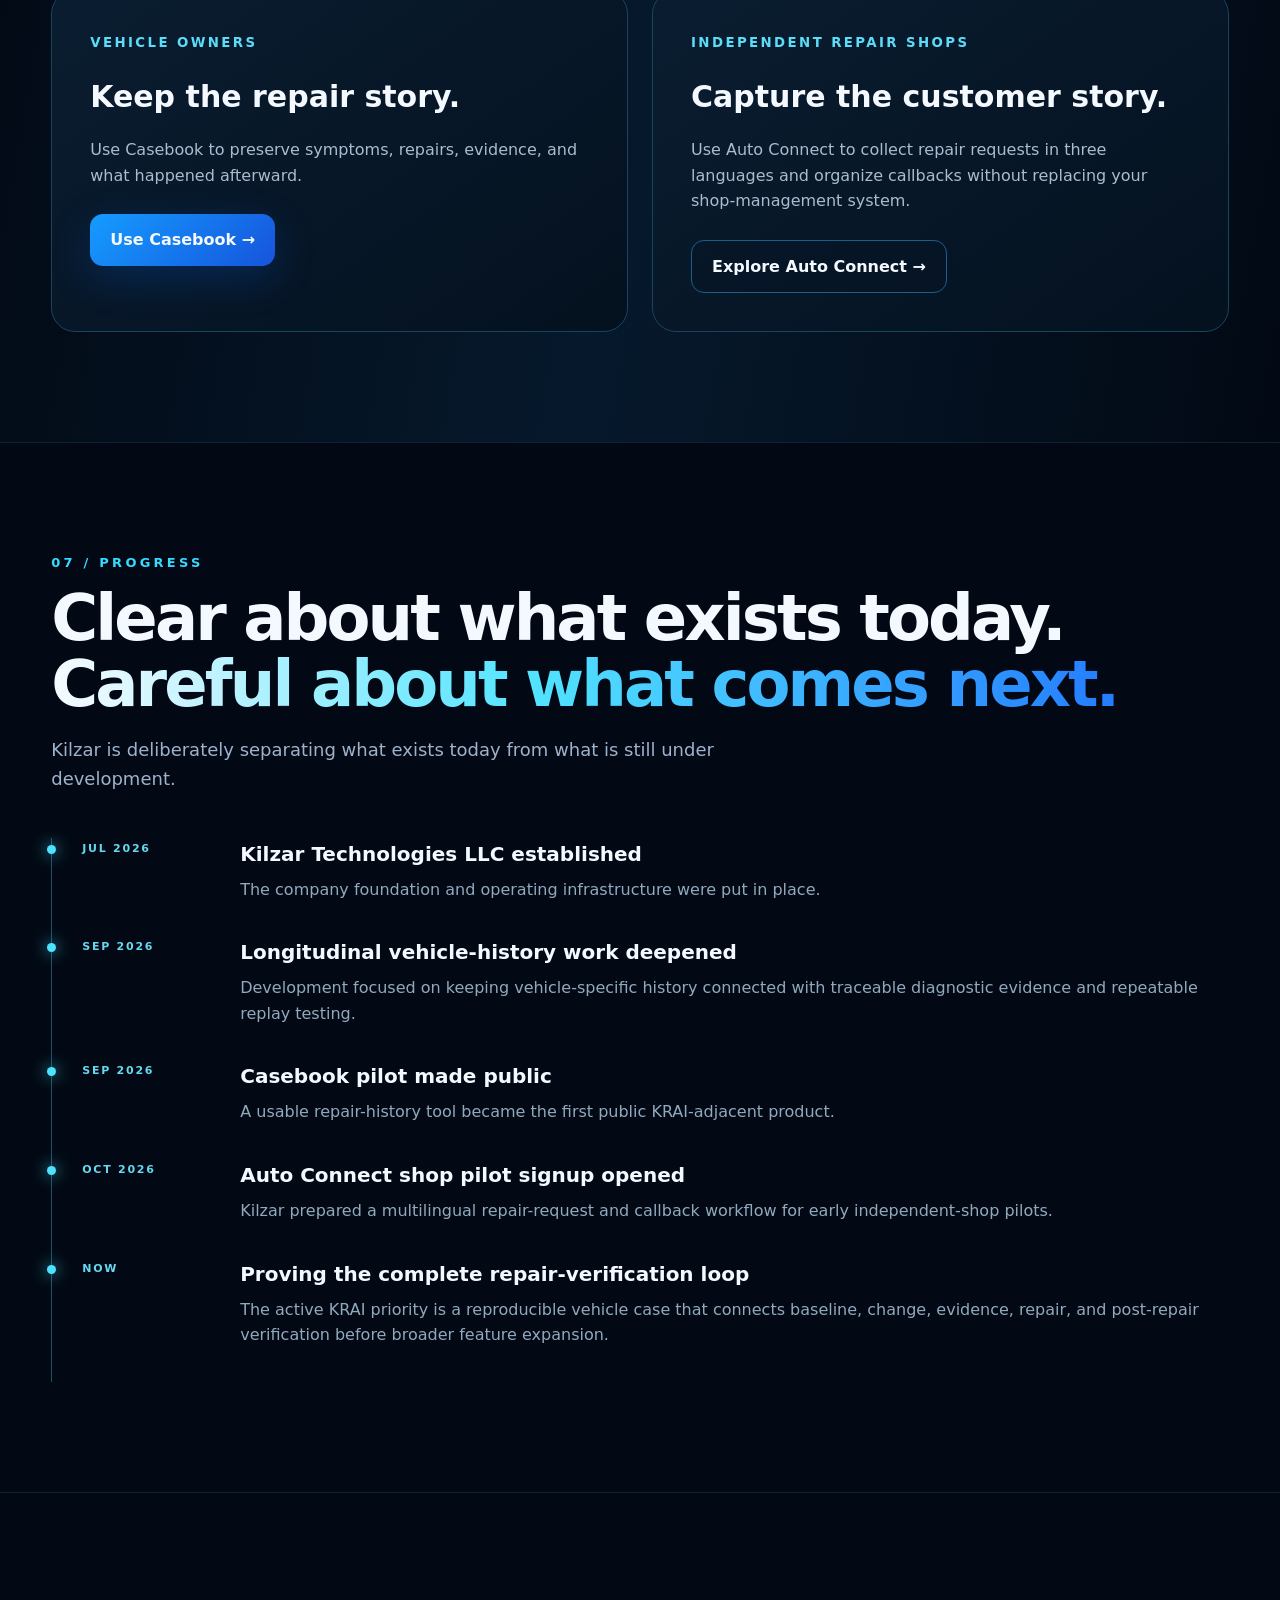
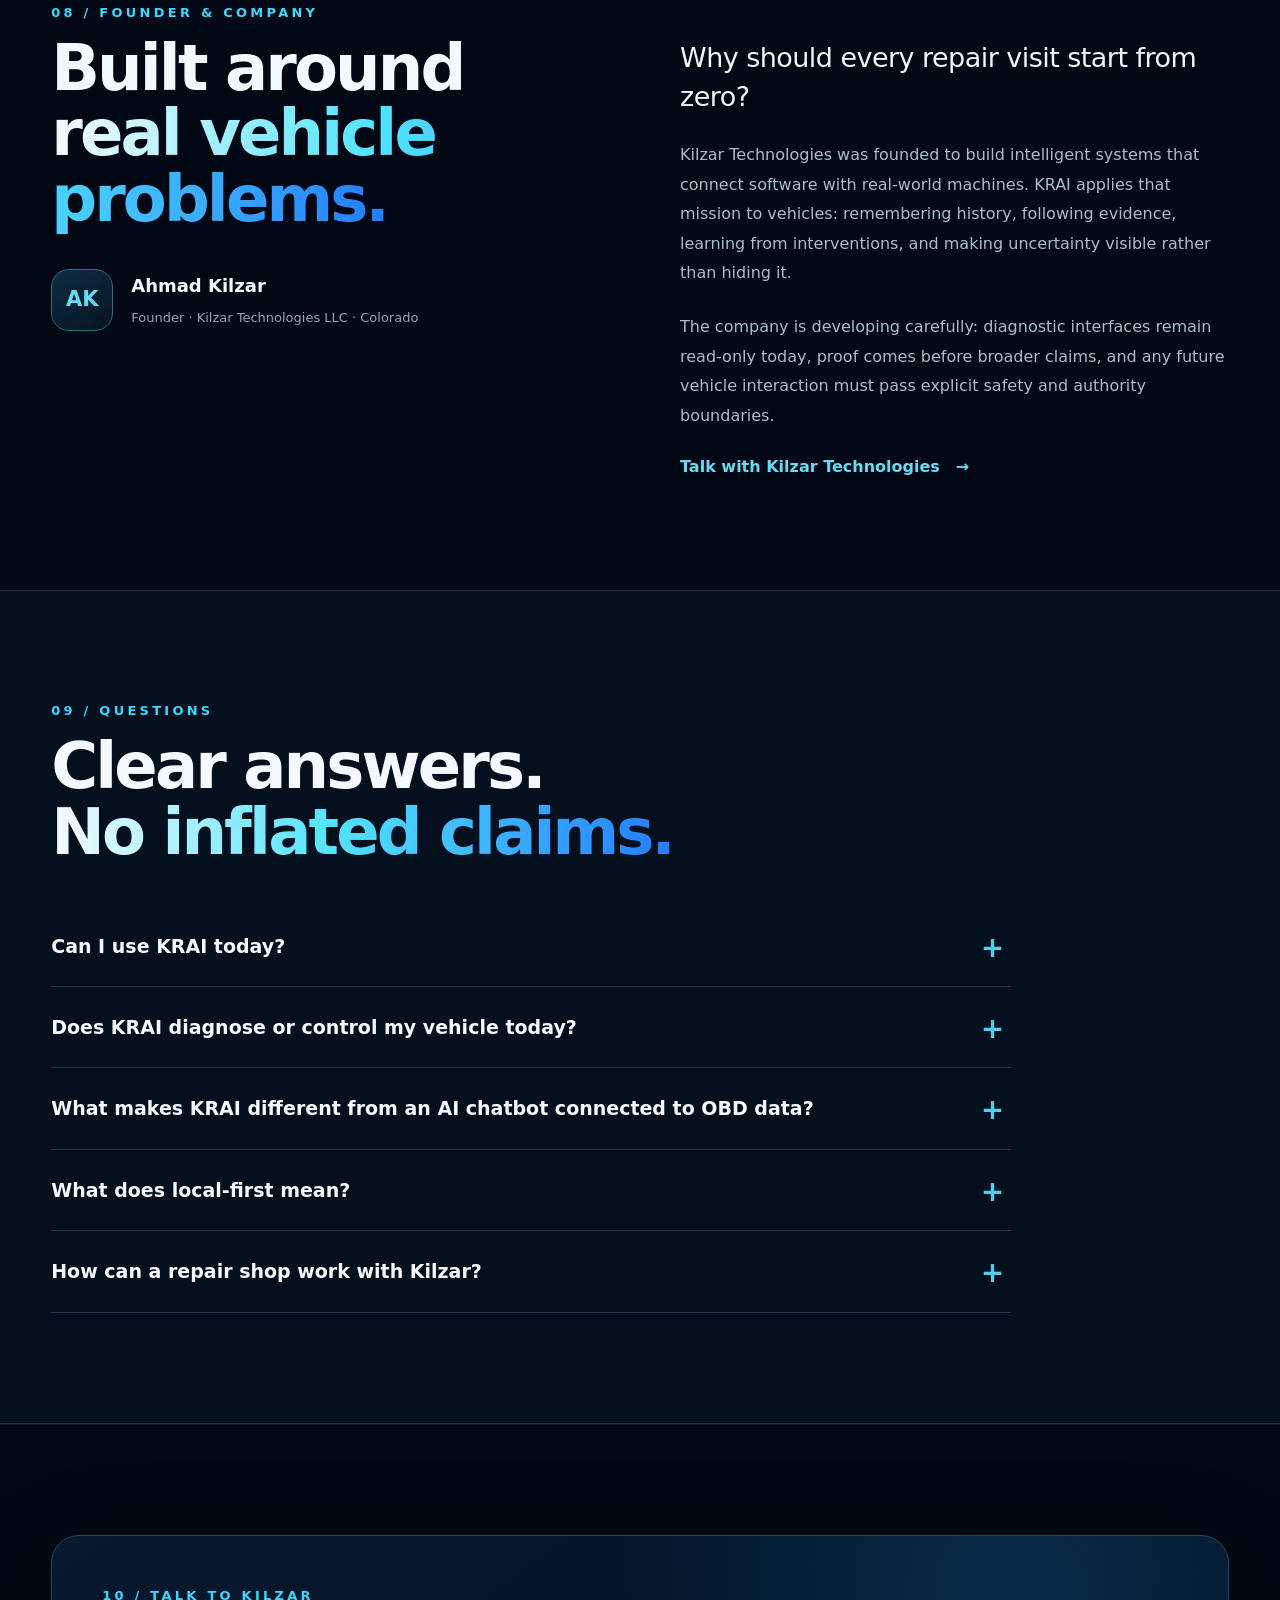
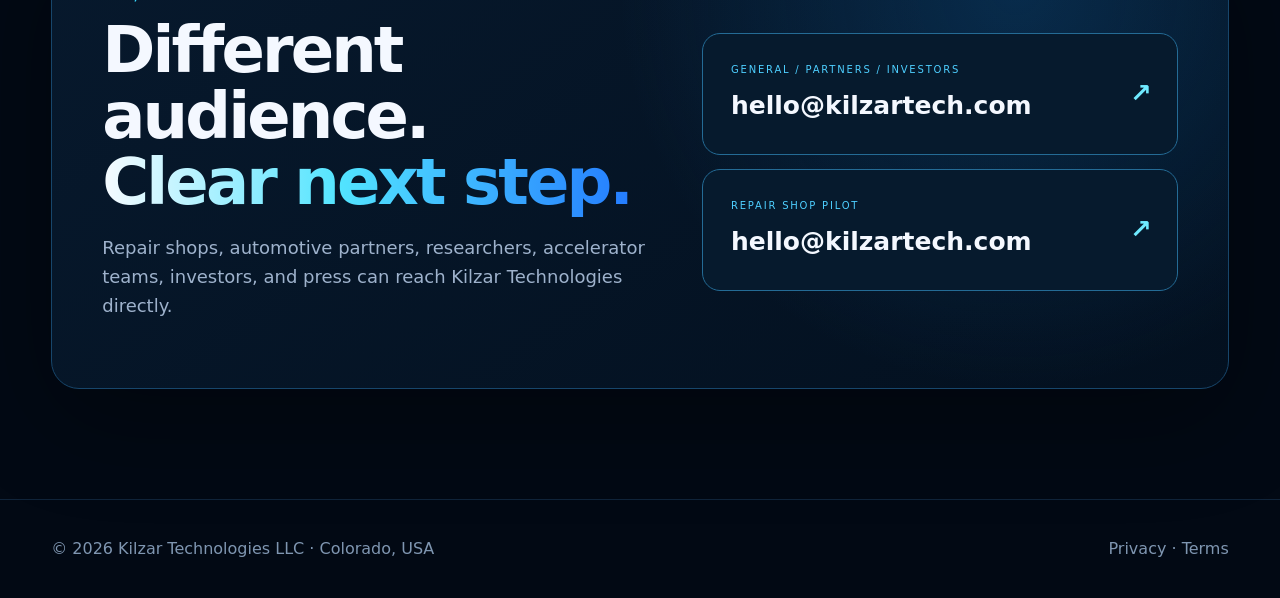
==== commit a6ae828b: "Harden proof-first site for production" ====
--- a/index.html
+++ b/index.html
@@ -1,7 +1,7 @@
 <!doctype html>
 <html lang="en">
 <head>
-<meta charset="utf-8">
+<meta charset="utf-8"><script>document.documentElement.classList.add("js")</script>
 <meta name="viewport" content="width=device-width,initial-scale=1">
 <title>Kilzar KRAI | Vehicle Intelligence With Memory, Evidence & Verification</title>
 <meta name="description" content="Kilzar KRAI is an aftermarket vehicle-intelligence platform in development, built around persistent per-vehicle history, evidence-backed diagnostics, repair verification, local-first intelligence, and human control. Try KRAI Casebook or explore Kilzar Auto Connect for repair shops.">
@@ -30,7 +30,7 @@
       "name":"Kilzar Technologies LLC",
       "url":"https://kilzartech.com/",
       "logo":"https://kilzartech.com/assets/logo.svg",
-      "email":"info@kilzartech.com",
+      "email":"hello@kilzartech.com",
       "founder":{"@type":"Person","name":"Ahmad Kilzar"}
     },
     {
@@ -73,7 +73,7 @@
   <div class="wrap hero">
     <div class="hero-copy reveal">
       <div class="eyebrow"><span class="pulse"></span> Kilzar KRAI / In active development</div>
-      <h1>The AI that remembers<br><span class="grad">what happened to<br>your vehicle.</span></h1>
+      <h1>Vehicle intelligence that remembers the history,<br><span class="grad">follows the evidence,<br>and checks what changed.</span></h1>
       <p class="lead">Kilzar KRAI is an aftermarket vehicle-intelligence platform in development: persistent per-vehicle history, evidence-backed diagnostic reasoning, repair-effect learning, and verification designed to stay close to the machine and keep people in control.</p>
       <div class="actions">
         <a class="btn primary" href="casebook/">Try Casebook free <span>→</span></a>
@@ -99,14 +99,17 @@
       </article>
       <article class="product-card">
         <div class="product-status live">FREE PILOT / LIVE</div>
-        <div class="product-shot"><img src="assets/casebook-proof.png" alt="KRAI Casebook interface showing a vehicle repair record" loading="lazy"></div>
+        <div class="product-shot"><img src="assets/casebook-populated-proof.png" alt="KRAI Casebook showing a fictional sample repair case with before, action, and follow-up evidence" loading="lazy"></div>
         <h3>KRAI Casebook</h3>
         <p>Record symptoms, evidence, repairs, and follow-up checks so a vehicle's history stays useful instead of disappearing between visits.</p>
         <a class="btn primary compact" href="casebook/">Open Casebook →</a>
       </article>
       <article class="product-card">
-        <div class="product-status live">REPAIR SHOP PILOT / LIVE</div>
-        <div class="product-shot"><img src="assets/autoconnect-proof.png" alt="Kilzar Auto Connect repair-shop intake interface" loading="lazy"></div>
+        <div class="product-status early">EARLY SHOP PILOT / SIGNUP</div>
+        <div class="product-shot"><img src="assets/autoconnect-demo.png" alt="Auto Connect interactive demo intake form" loading="lazy"></div>
+        <div class="workflow-mini" aria-label="Auto Connect workflow">
+          <span>Customer request</span><b>→</b><span>Shop inbox</span><b>→</b><span>Callback</span><b>→</b><span>Booked / Closed</span>
+        </div>
         <h3>Kilzar Auto Connect</h3>
         <p>A lightweight multilingual customer-intake and callback layer for independent repair shops—built to complement existing shop software, not replace it.</p>
         <p class="product-detail">English · Spanish · Arabic · New / Contacted / Booked / Closed</p>
@@ -159,7 +162,7 @@
       </div>
       <a class="btn primary" href="casebook/">Try Casebook free →</a>
     </div>
-    <div class="proof-image"><img src="assets/casebook-proof.png" alt="Real KRAI Casebook product screenshot" loading="lazy"></div>
+    <div class="proof-image"><img src="assets/casebook-populated-proof.png" alt="KRAI Casebook showing a fictional sample repair case with documented follow-up" loading="lazy"></div>
   </div>
 </section>
 
@@ -171,7 +174,7 @@
     <div class="grid">
       <article class="card"><div class="num">VEHICLE MEMORY</div><h3>Longitudinal by design</h3><p>Per-vehicle history and learned baselines are treated as first-class system state.</p></article>
       <article class="card"><div class="num">LOCAL-FIRST</div><h3>Close to the vehicle</h3><p>Local processing and resilience guide the architecture so core intelligence does not depend entirely on remote services.</p></article>
-      <article class="card"><div class="num">GUARDIAN</div><h3>Authority is explicit</h3><p>Current vehicle access is read-only. Any future action path must be capability-gated, auditable, and fail closed.</p></article>
+      <article class="card"><div class="num">GUARDIAN</div><h3>Authority is explicit</h3><p>Development diagnostic interfaces are read-only today; no public vehicle-control features are offered. Any future action path must be capability-gated, auditable, and fail closed.</p></article>
     </div>
   </div>
 </section>
@@ -190,14 +193,14 @@
 <section id="progress">
   <div class="wrap reveal">
     <div class="eyebrow">07 / Progress</div>
-    <h2 class="section-title">Built in public.<br><span>Claimed only when verified.</span></h2>
+    <h2 class="section-title">Clear about what exists today.<br><span>Careful about what comes next.</span></h2>
     <p class="sub">Kilzar is deliberately separating what exists today from what is still under development.</p>
     <div class="timeline">
       <article><time>JUL 2026</time><div><h3>Kilzar Technologies LLC established</h3><p>The company foundation and operating infrastructure were put in place.</p></div></article>
-      <article><time>SEP 2026</time><div><h3>KRAI evidence pipeline advanced</h3><p>Development focused on persistent memory, provenance, replayable evidence, and a canonical longitudinal diagnostic case.</p></div></article>
+      <article><time>SEP 2026</time><div><h3>Longitudinal vehicle-history work deepened</h3><p>Development focused on keeping vehicle-specific history connected with traceable diagnostic evidence and repeatable replay testing.</p></div></article>
       <article><time>SEP 2026</time><div><h3>Casebook pilot made public</h3><p>A usable repair-history tool became the first public KRAI-adjacent product.</p></div></article>
-      <article><time>OCT 2026</time><div><h3>Auto Connect shop pilot live</h3><p>Kilzar added a repair-shop intake and callback workflow without changing the KRAI engineering priority.</p></div></article>
-      <article><time>NOW</time><div><h3>Canonical diagnostic case remains the engineering gate</h3><p>The active priority is proving the full baseline-to-repair-to-verification loop reproducibly before expanding core KRAI scope.</p></div></article>
+      <article><time>OCT 2026</time><div><h3>Auto Connect shop pilot signup opened</h3><p>Kilzar prepared a multilingual repair-request and callback workflow for early independent-shop pilots.</p></div></article>
+      <article><time>NOW</time><div><h3>Proving the complete repair-verification loop</h3><p>The active KRAI priority is a reproducible vehicle case that connects baseline, change, evidence, repair, and post-repair verification before broader feature expansion.</p></div></article>
     </div>
   </div>
 </section>
@@ -212,7 +215,7 @@
     <div class="founder-story">
       <p class="founder-opening">Why should every repair visit start from zero?</p>
       <p>Kilzar Technologies was founded to build intelligent systems that connect software with real-world machines. KRAI applies that mission to vehicles: remembering history, following evidence, learning from interventions, and making uncertainty visible rather than hiding it.</p>
-      <p>The company is developing carefully: read-only vehicle access today, measurable proof before broader claims, and explicit safety boundaries for any future interaction with vehicle systems.</p>
+      <p>The company is developing carefully: diagnostic interfaces remain read-only today, proof comes before broader claims, and any future vehicle interaction must pass explicit safety and authority boundaries.</p>
       <a class="text-link" href="#contact">Talk with Kilzar Technologies <span>→</span></a>
     </div>
   </div>
@@ -223,11 +226,11 @@
     <div class="eyebrow">09 / Questions</div>
     <h2 class="section-title">Clear answers.<br><span>No inflated claims.</span></h2>
     <div class="faq-list">
-      <details><summary>Can I use KRAI today?</summary><div><p>The full KRAI platform is in active research and development. KRAI Casebook is live today, and Kilzar Auto Connect is available as a repair-shop pilot.</p></div></details>
-      <details><summary>Does KRAI diagnose or control my vehicle today?</summary><div><p>No public KRAI product currently controls a vehicle. KRAI vehicle access is read-only during development, and Casebook itself does not connect to the vehicle or provide automated diagnosis.</p></div></details>
-      <details><summary>What makes KRAI different from an AI chatbot connected to OBD data?</summary><div><p>KRAI is being built around persistent per-vehicle history, learned baselines, evidence provenance, cross-system reasoning, repair-effect learning, and post-repair verification. Conversation is an interface—not the core moat.</p></div></details>
+      <details><summary>Can I use KRAI today?</summary><div><p>The full KRAI platform is in active research and development. KRAI Casebook is live today. Kilzar Auto Connect is accepting inquiries for early repair-shop pilots.</p></div></details>
+      <details><summary>Does KRAI diagnose or control my vehicle today?</summary><div><p>No public KRAI product currently controls a vehicle. Development diagnostic interfaces are read-only, and no public vehicle-control features are offered. Casebook itself does not connect to the vehicle or provide automated diagnosis.</p></div></details>
+      <details><summary>What makes KRAI different from an AI chatbot connected to OBD data?</summary><div><p>KRAI's development target is persistent per-vehicle history, evidence provenance, learned baselines, cross-system reasoning, and post-repair verification. Conversation is one interface to that vehicle-specific context.</p></div></details>
       <details><summary>What does local-first mean?</summary><div><p>It is an architectural direction: keep important processing and vehicle history close to the user where practical, while preserving resilience and privacy. It is not a claim that every planned capability is already fully offline.</p></div></details>
-      <details><summary>How can a repair shop work with Kilzar?</summary><div><p>Independent shops can explore Auto Connect now or contact Kilzar to discuss pilot use, feedback, integrations, or future KRAI collaboration.</p><a class="text-link" href="mailto:info@kilzartech.com?subject=Repair%20Shop%20Pilot%20Inquiry">Contact Kilzar →</a></div></details>
+      <details><summary>How can a repair shop work with Kilzar?</summary><div><p>Independent shops can explore Auto Connect now or contact Kilzar to discuss pilot use, feedback, integrations, or future KRAI collaboration.</p><a class="text-link" href="mailto:hello@kilzartech.com?subject=Repair%20Shop%20Pilot%20Inquiry">Contact Kilzar →</a></div></details>
     </div>
   </div>
 </section>
@@ -240,7 +243,7 @@
       <p class="sub">Repair shops, automotive partners, researchers, accelerator teams, investors, and press can reach Kilzar Technologies directly.</p>
     </div>
     <div class="contact-options">
-      <a class="contact-cta" href="mailto:info@kilzartech.com?subject=Kilzar%20Technologies%20Inquiry"><small>GENERAL / PARTNERS / INVESTORS</small><strong>info@kilzartech.com</strong><b>↗</b></a>
+      <a class="contact-cta" href="mailto:hello@kilzartech.com?subject=Kilzar%20Technologies%20Inquiry"><small>GENERAL / PARTNERS / INVESTORS</small><strong>hello@kilzartech.com</strong><b>↗</b></a>
       <a class="contact-cta" href="mailto:hello@kilzartech.com?subject=Auto%20Connect%20Repair%20Shop%20Pilot"><small>REPAIR SHOP PILOT</small><strong>hello@kilzartech.com</strong><b>↗</b></a>
     </div>
   </div>
--- a/styles.css
+++ b/styles.css
@@ -13,7 +13,7 @@
 .statement{font-size:clamp(32px,4vw,54px);line-height:1.1;letter-spacing:-.04em}.vision-section{background:linear-gradient(90deg,#020914,#05182b 52%,#020914)}.vision-panel{position:relative;padding:38px;border:1px solid #164364;border-radius:22px;background:#061426aa;color:#b6c8dc;font-size:18px}.vision-line{position:absolute;left:-1px;top:32px;width:2px;height:80px;background:linear-gradient(var(--cyan),#1a6fff);box-shadow:0 0 18px #23d8ff}.muted-small{color:#6884a2;font-size:14px}
 .contact{display:grid;grid-template-columns:1fr .85fr;align-items:center;gap:40px;padding:50px;border:1px solid #17466b;border-radius:28px;background:radial-gradient(circle at 82% 12%,#0d4f8566,transparent 38%),linear-gradient(145deg,#07192d,#03101f);box-shadow:0 30px 100px #0005}.contact-cta{position:relative;padding:28px;border:1px solid #246b95;border-radius:18px;background:#061a2d;transition:.3s}.contact-cta:hover{transform:translateY(-5px);border-color:#49e2ff;box-shadow:0 18px 60px #0aa8ff20}.contact-cta small{display:block;color:#4ecfff;letter-spacing:.18em;font-size:10px}.contact-cta strong{display:block;margin-top:8px;font-size:clamp(18px,2vw,25px)}.contact-cta b{position:absolute;right:25px;top:50%;transform:translateY(-50%);font-size:26px;color:#6feaff}
 .footer{padding:36px 0;color:#7f96b1;border-top:1px solid #10243a}.foot{display:flex;justify-content:space-between;gap:20px;flex-wrap:wrap}
-.reveal{opacity:0;transform:translateY(26px);transition:opacity .8s ease,transform .8s cubic-bezier(.2,.8,.2,1)}.reveal.visible{opacity:1;transform:none}
+.reveal{opacity:1;transform:none}.js .reveal{opacity:0;transform:translateY(26px);transition:opacity .8s ease,transform .8s cubic-bezier(.2,.8,.2,1)}.js .reveal.visible{opacity:1;transform:none}
 @keyframes spin{to{transform:rotate(360deg)}}@keyframes orbit{50%{transform:rotate(180deg) scaleX(.84)}to{transform:rotate(360deg)}}@keyframes float{50%{transform:translateY(-12px)}}@keyframes carFloat{50%{transform:translate3d(0,-9px,0) scale(1.012)}}@keyframes breathe{50%{opacity:.65;transform:scale(1.08)}}@keyframes sweep{0%,18%{transform:translateX(-120%) skewX(-18deg);opacity:0}45%{opacity:1}75%,100%{transform:translateX(130%) skewX(-18deg);opacity:0}}@keyframes blink{50%{opacity:.25;transform:scale(.75)}}@keyframes hudFloat{50%{transform:translateY(-7px)}}@keyframes pulse{70%{box-shadow:0 0 0 9px #69f5ff00}}@keyframes scrollLine{0%{transform:scaleY(.2);transform-origin:top;opacity:.2}50%{transform:scaleY(1);opacity:1}100%{transform:translateY(12px);opacity:0}}
 @media(max-width:900px){.links a:not(.contactlink){display:none}.links{gap:10px}.hero{grid-template-columns:1fr;padding-top:55px}.hero-stage{min-height:470px}.hero-car{width:105%;right:-3%;top:5%}.grid{grid-template-columns:1fr}.split,.contact{grid-template-columns:1fr}.krai-viz{padding-left:48%;}.hero h1{font-size:clamp(52px,12vw,78px)}section{padding:80px 0}.nav{height:76px}.brand img{width:210px}.hud{display:none}}
 @media(max-width:560px){.hero-stage{min-height:360px}.hero-car{width:125%;right:-14%;height:82%}.halo-a{width:320px;height:320px}.halo-b,.halo-c,.trustline{display:none}.krai-viz{padding:250px 25px 28px}.krai-core{left:calc(50% - 62px);top:70px}.krai-orbit{left:calc(50% - 120px);top:40px}.contact{padding:30px}.actions{flex-wrap:wrap}.brand img{width:185px}.contactlink{padding:10px 14px}}
@@ -79,3 +79,16 @@
 .page-hero .narrow{max-width:980px}.page-hero h1{font-size:clamp(52px,7vw,88px);line-height:.98;letter-spacing:-.055em;margin:20px 0 24px}
 .page-split{display:grid;grid-template-columns:1fr 1fr;gap:55px;align-items:center}.page-split h1{font-size:clamp(48px,6vw,76px)}
 @media(max-width:900px){.page-split{grid-template-columns:1fr}.page-hero{padding:88px 0 72px}}
+
+/* Evidence-first workflow UI */
+.workflow-mini{margin:24px 0 8px;display:grid;grid-template-columns:1fr auto 1fr auto 1fr auto 1fr;gap:8px;align-items:center;padding:18px;border:1px solid #19445e;border-radius:16px;background:#061522}
+.workflow-mini span{padding:9px 10px;border:1px solid #24516a;border-radius:10px;background:#0a2031;color:#c8eaf2;font-size:12px;text-align:center}.workflow-mini b{color:#50d9f3}
+.workflow-panel{display:grid;grid-template-columns:1fr auto 1fr auto 1fr auto 1fr;gap:10px;align-items:stretch;padding:24px;border:1px solid #1b4b68;border-radius:22px;background:linear-gradient(145deg,#0a2032,#04111f);box-shadow:0 28px 80px #0007}
+.workflow-panel div{padding:18px 14px;border:1px solid #214b64;border-radius:14px;background:#071826}.workflow-panel small,.workflow-panel strong,.workflow-panel span{display:block}.workflow-panel small{color:#57dcef;font-weight:800;letter-spacing:.14em}.workflow-panel strong{margin:10px 0 6px}.workflow-panel span{color:#8faabd;font-size:12px;line-height:1.45}.workflow-panel i{align-self:center;color:#55d9f1;font-style:normal;font-size:22px}
+.proof-image img{max-height:620px;object-fit:cover;object-position:top}
+.product-shot img[src*="casebook-proof"]{object-position:top}
+@media(max-width:900px){.workflow-panel{grid-template-columns:1fr}.workflow-panel i{transform:rotate(90deg);justify-self:center}.workflow-mini{grid-template-columns:1fr}.workflow-mini b{transform:rotate(90deg);justify-self:center}}
+
+.product-status.early{border-color:#7c6740;color:#f1c978;background:#7c5a1517}
+.form-section{display:grid;grid-template-columns:.8fr 1.2fr;gap:54px;align-items:start}.pilot-form{display:grid;grid-template-columns:1fr 1fr;gap:18px;padding:30px;border:1px solid #1b4b68;border-radius:22px;background:linear-gradient(145deg,#091c2e,#04111f);box-shadow:0 24px 70px #0005}.pilot-form label{display:grid;gap:8px;color:#a8c0d1;font-size:13px;font-weight:700}.pilot-form input,.pilot-form select,.pilot-form textarea{width:100%;padding:13px 14px;border:1px solid #285069;border-radius:11px;background:#061523;color:#e7f5fb;font:inherit}.pilot-form input:focus,.pilot-form select:focus,.pilot-form textarea:focus{outline:2px solid #42dfff55;border-color:#49dff8}.pilot-form .full{grid-column:1/-1}.pilot-form .check{display:flex;grid-column:1/-1;align-items:flex-start;gap:10px;font-weight:500}.pilot-form .check input{width:auto;margin-top:4px}.pilot-form button.full{grid-column:1/-1}
+@media(max-width:850px){.form-section{grid-template-columns:1fr}.pilot-form{grid-template-columns:1fr}.pilot-form .full{grid-column:1}.pilot-form .check{grid-column:1}}
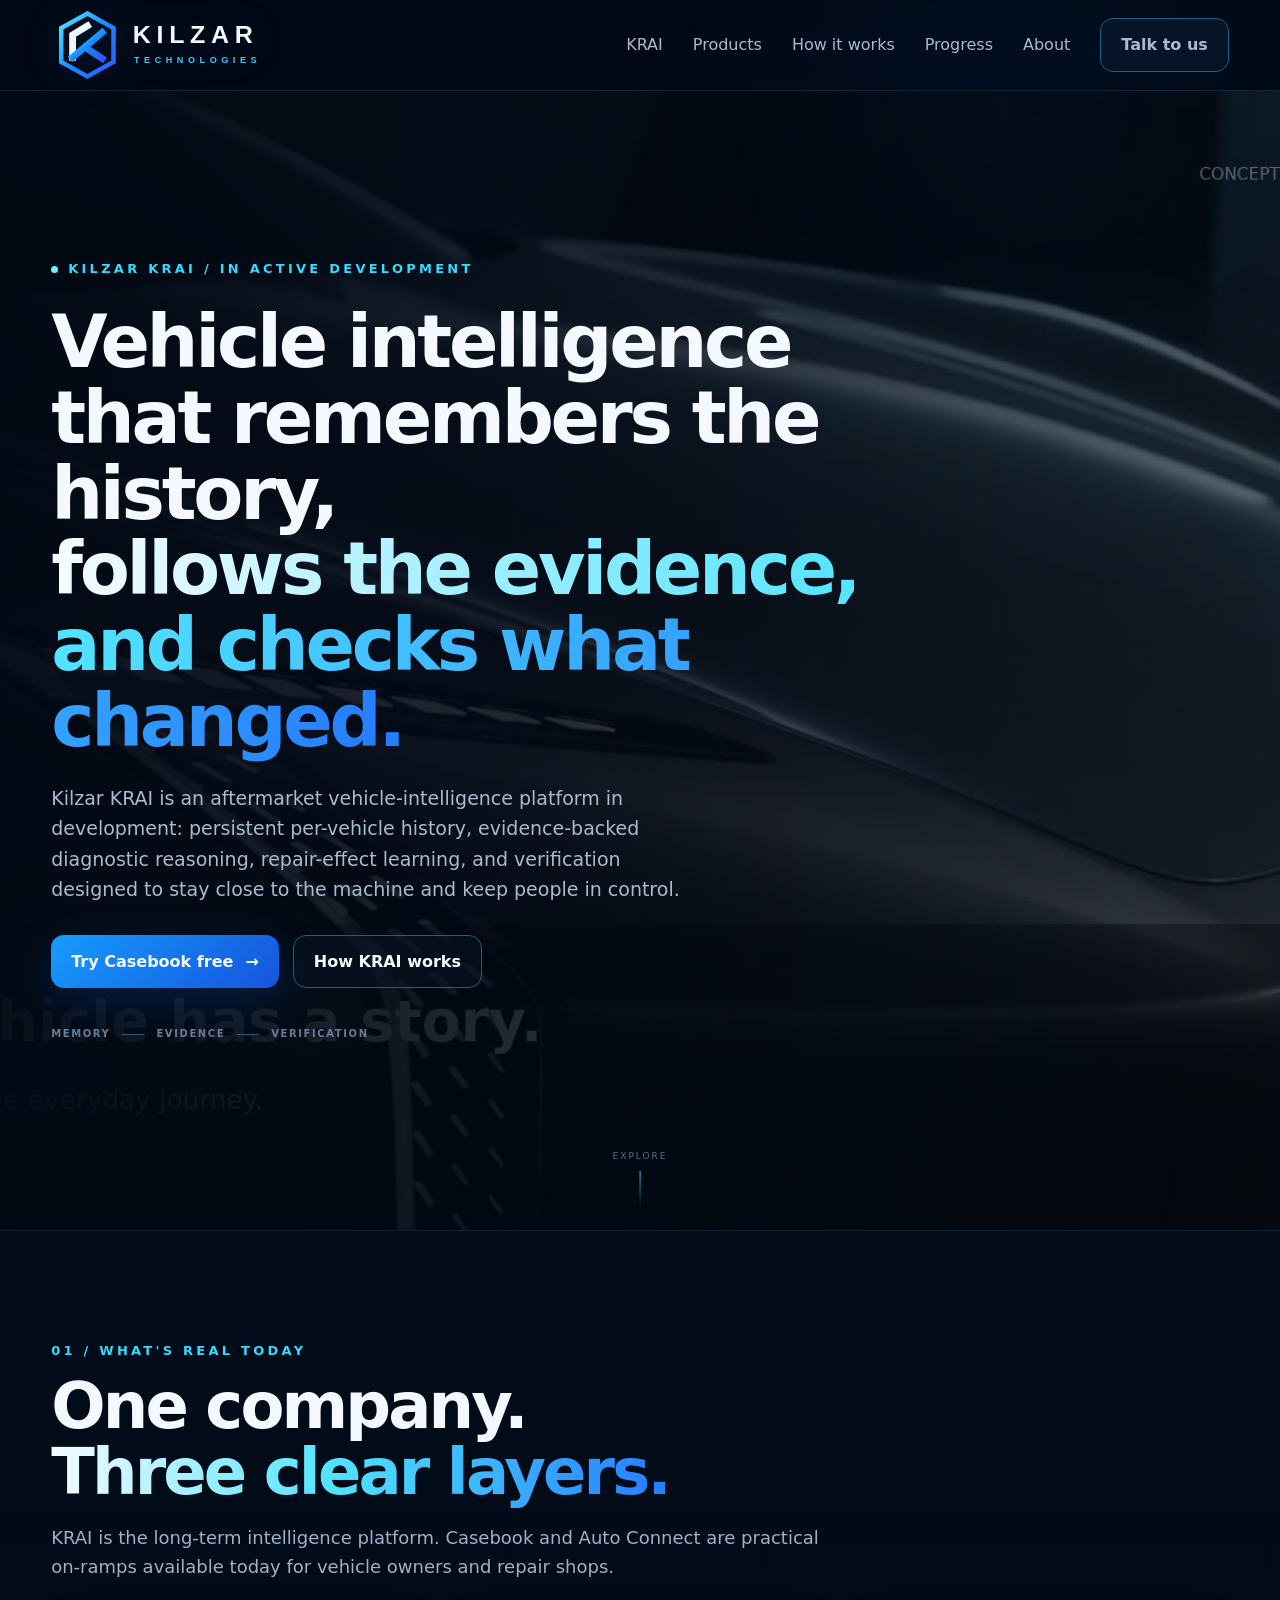
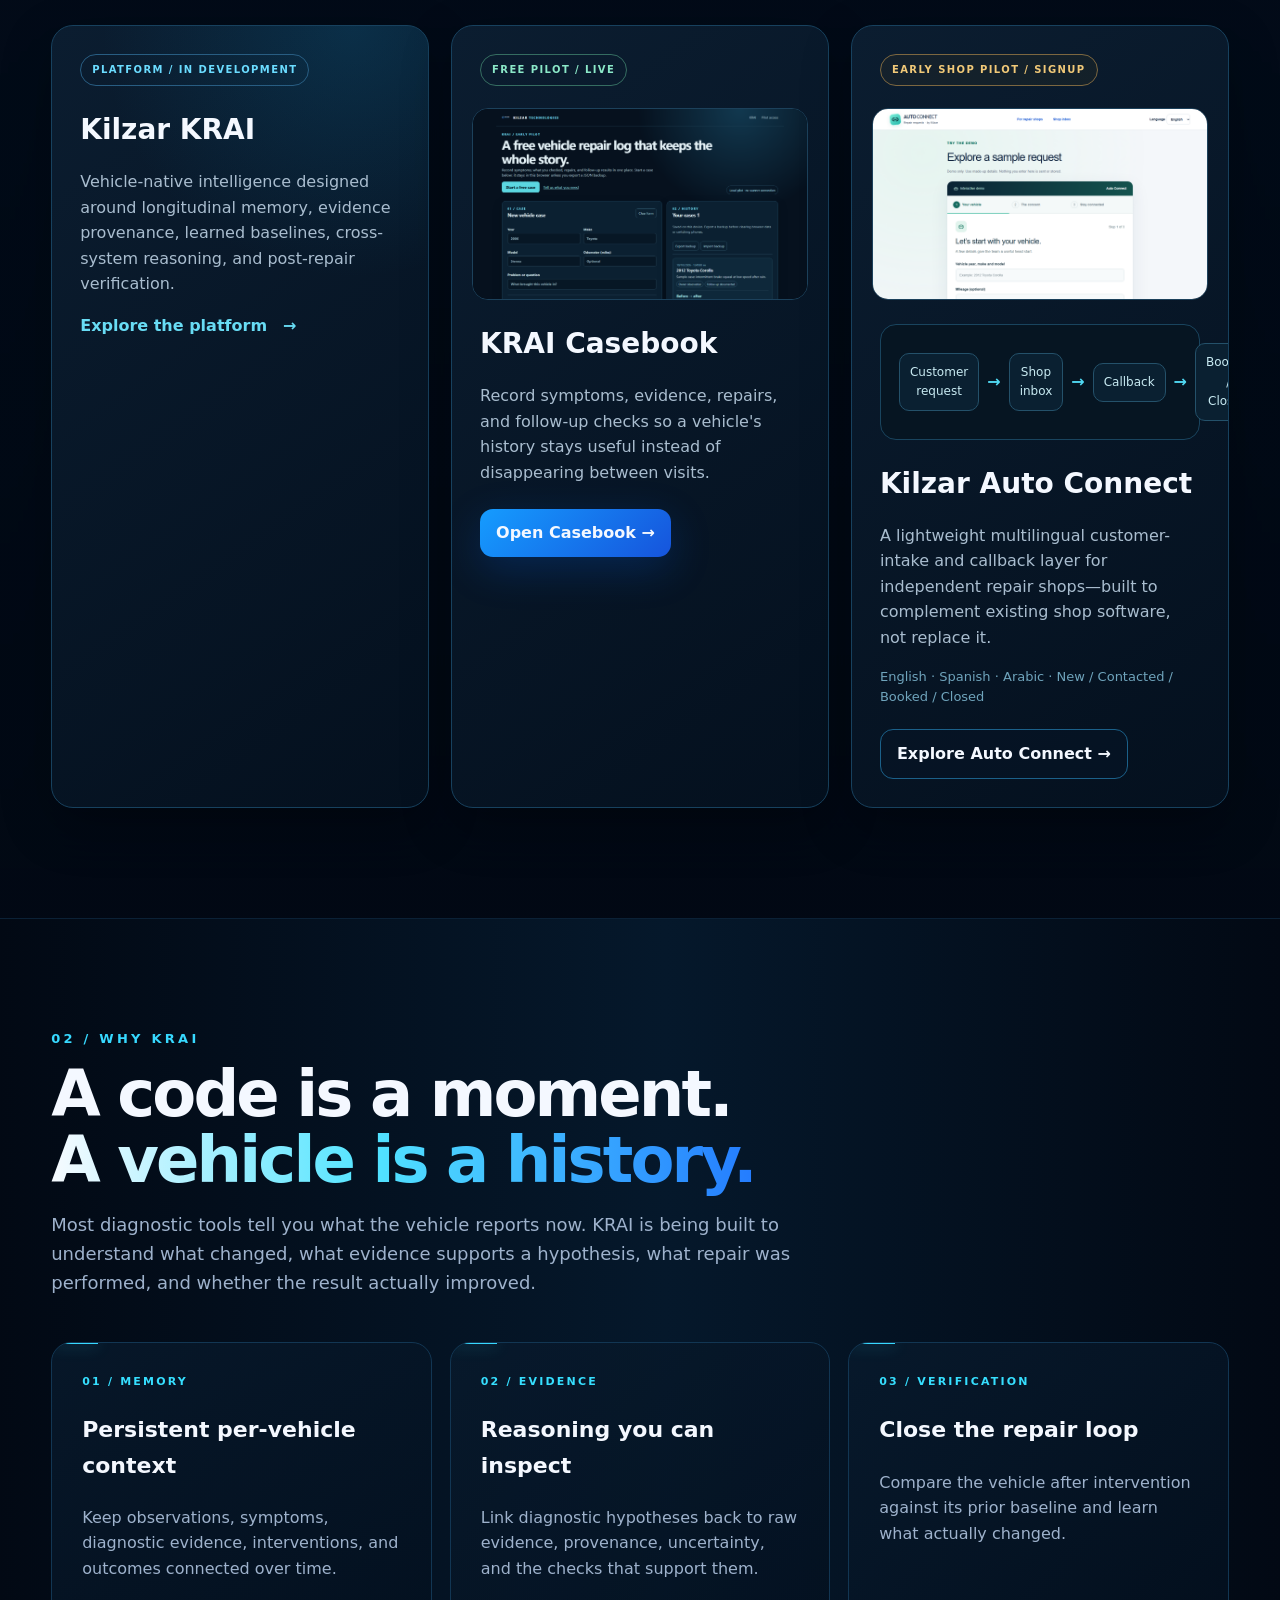
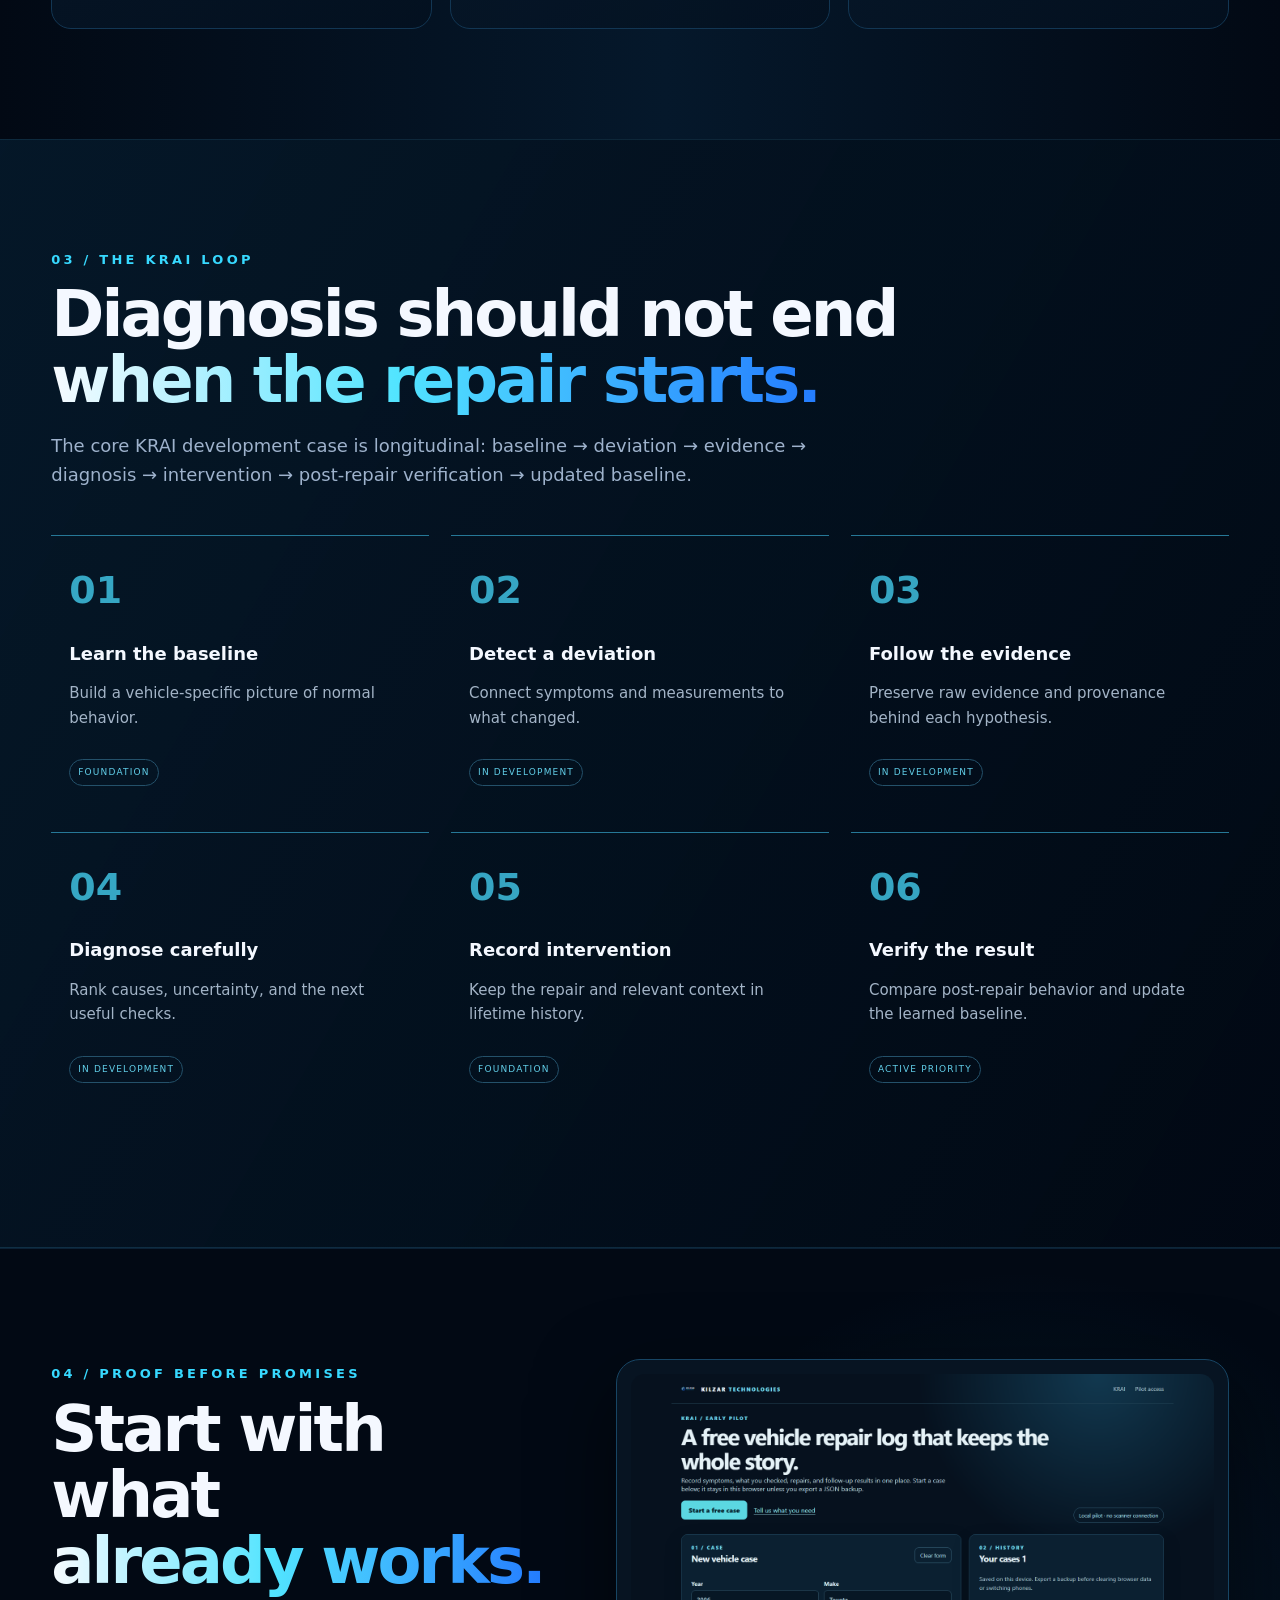
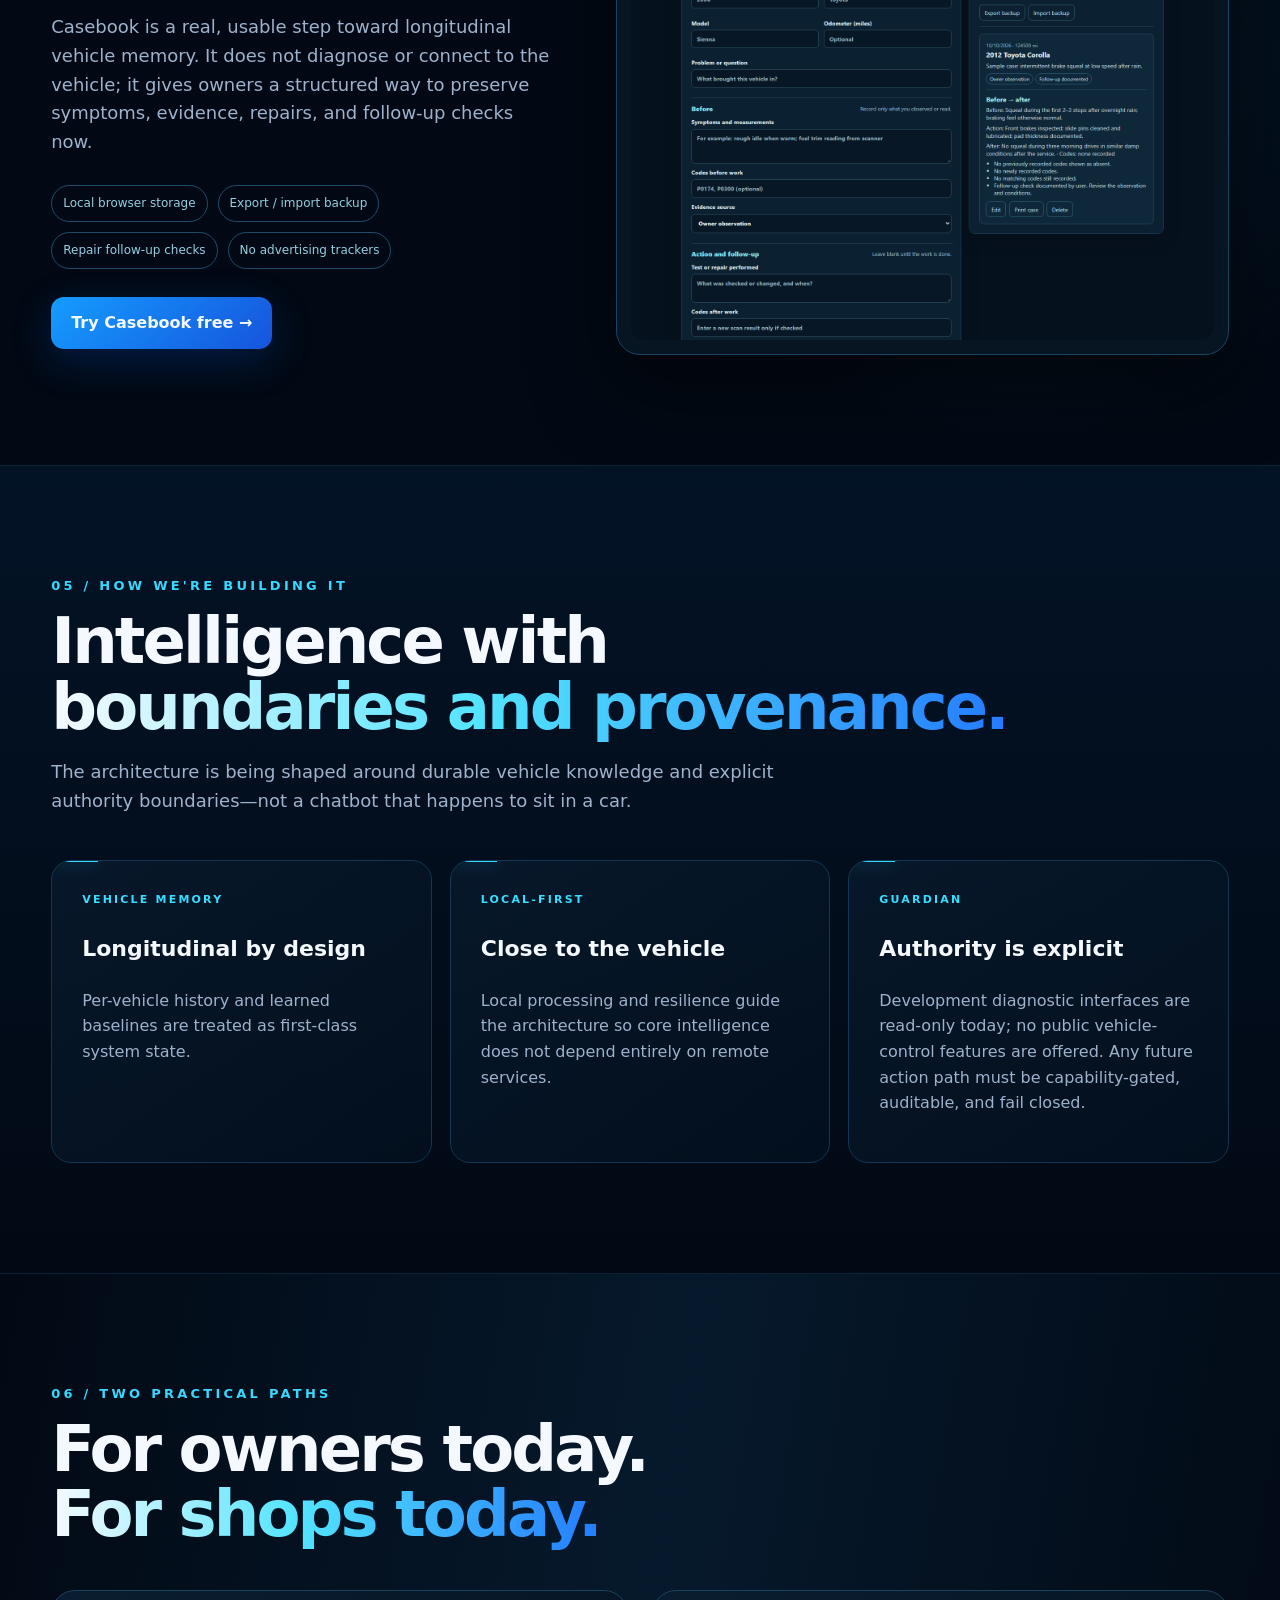
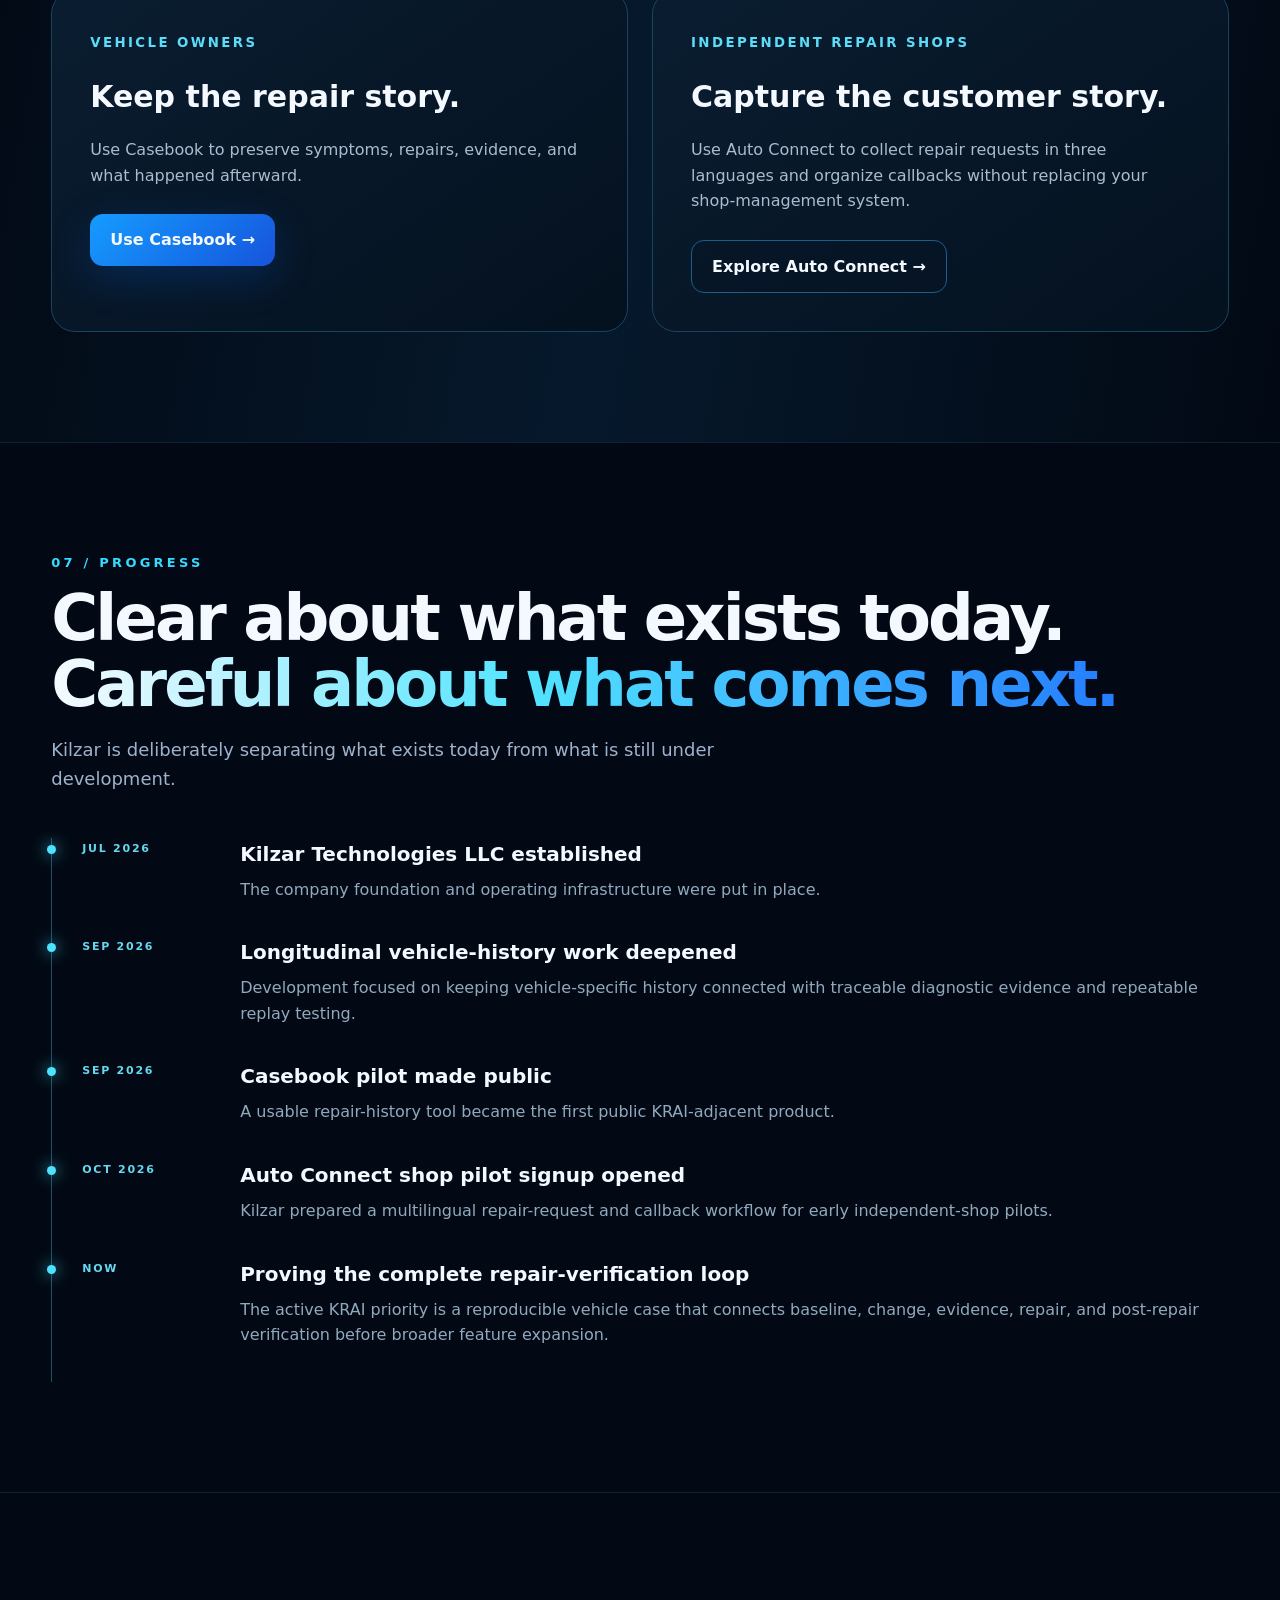
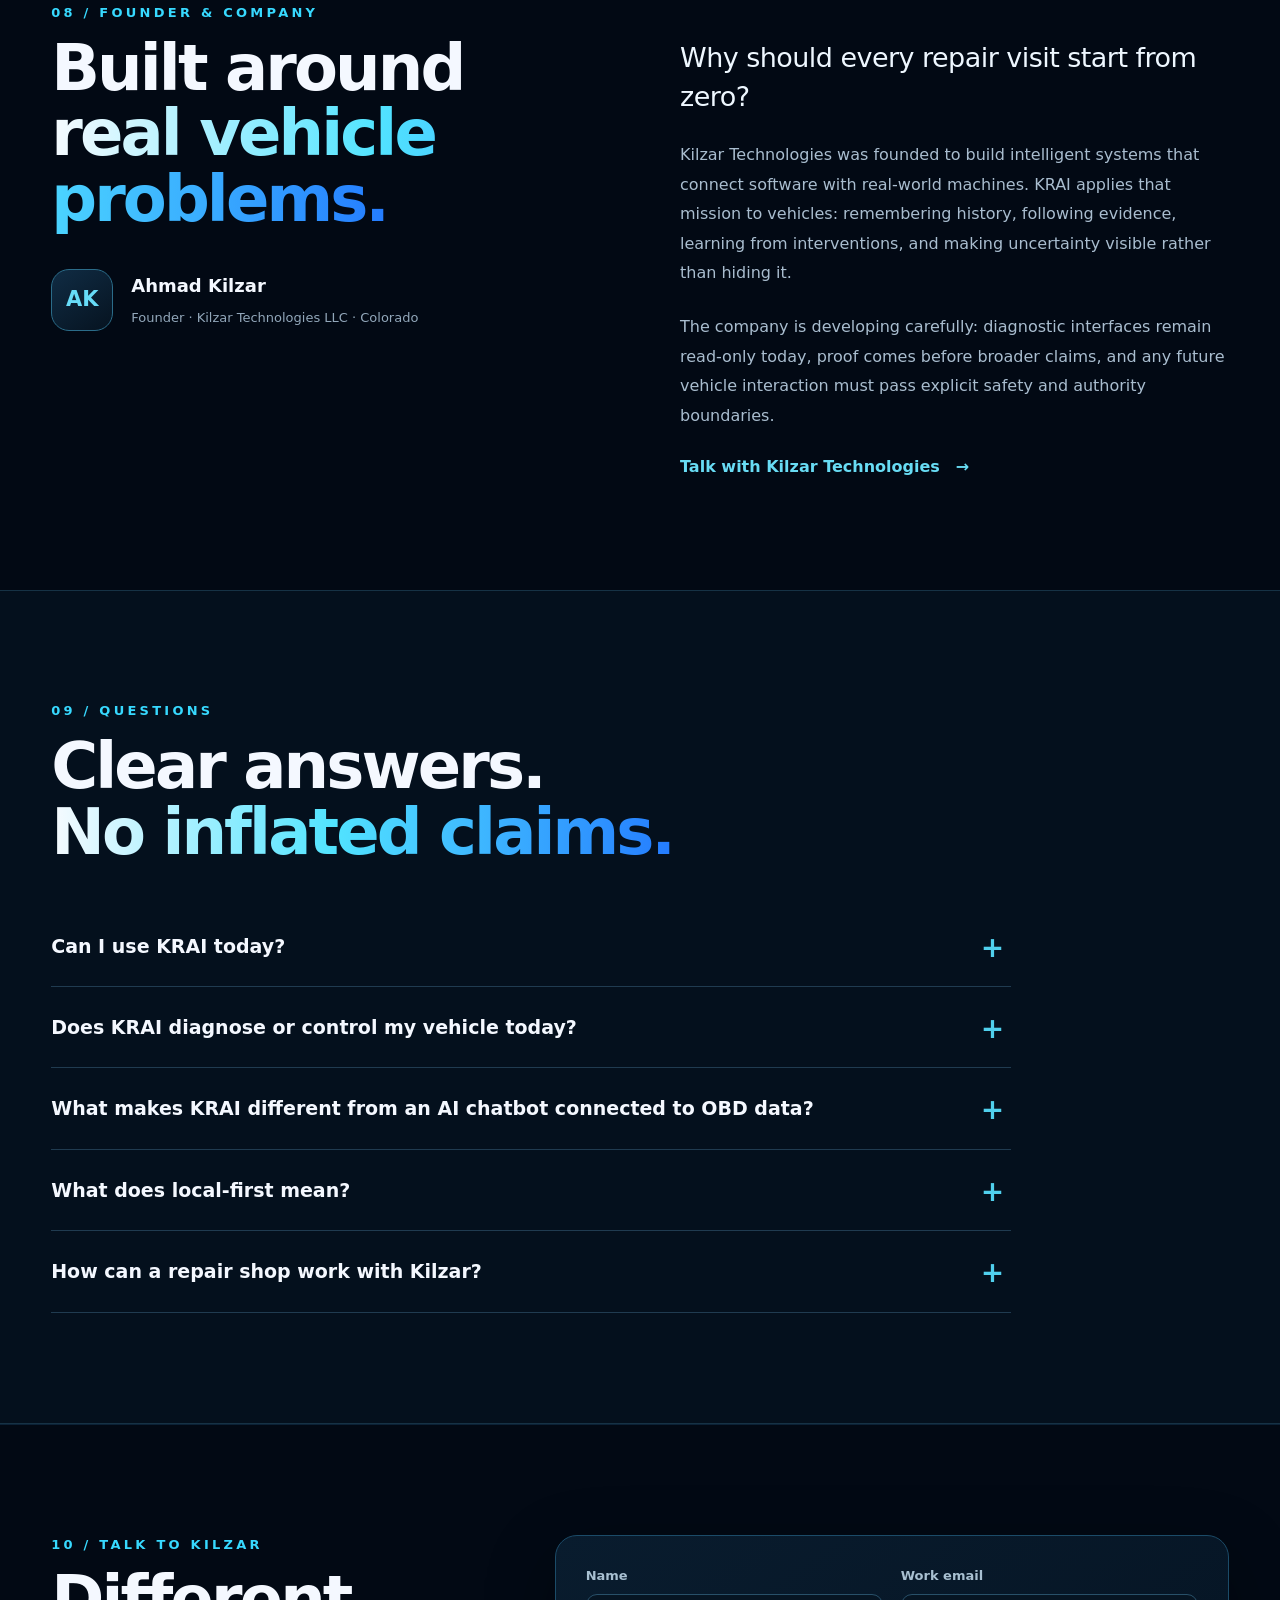
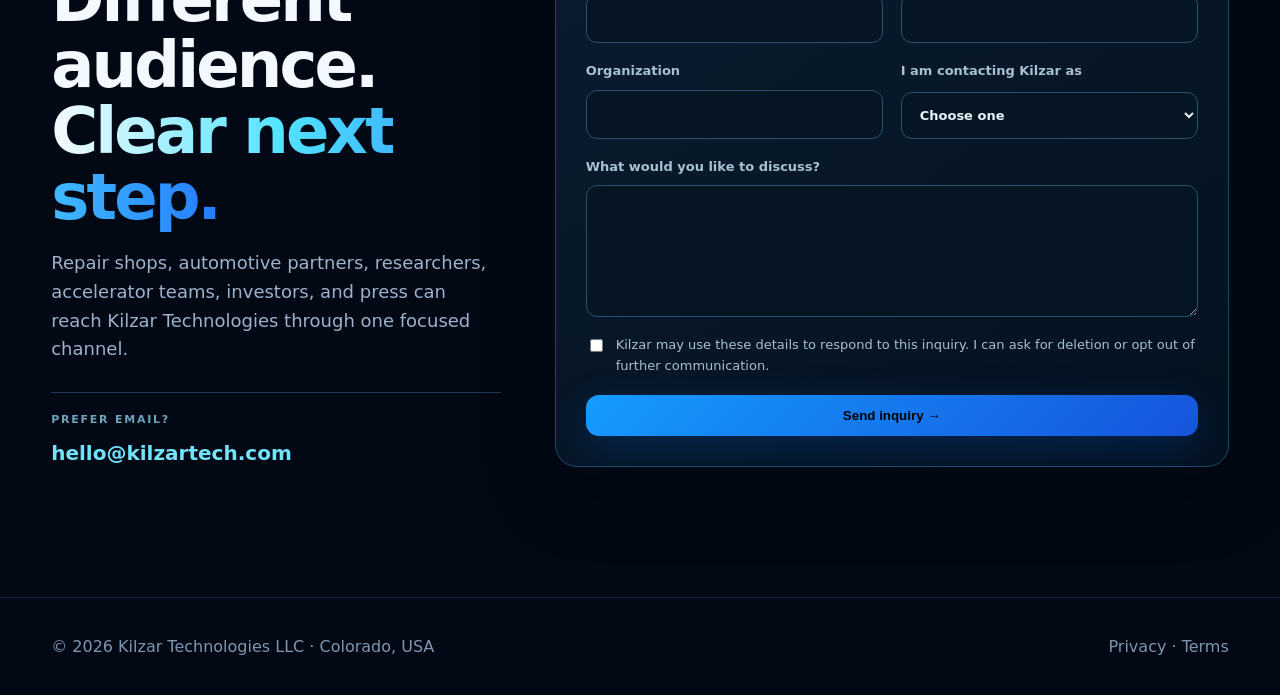
==== commit 396b1271: "Upgrade site conversion and contact routing" ====
--- a/index.html
+++ b/index.html
@@ -236,16 +236,34 @@
 </section>
 
 <section id="contact">
-  <div class="wrap contact reveal">
+  <div class="wrap contact-form-layout reveal">
     <div>
       <div class="eyebrow">10 / Talk to Kilzar</div>
       <h2 class="section-title">Different audience.<br><span>Clear next step.</span></h2>
-      <p class="sub">Repair shops, automotive partners, researchers, accelerator teams, investors, and press can reach Kilzar Technologies directly.</p>
-    </div>
-    <div class="contact-options">
-      <a class="contact-cta" href="mailto:hello@kilzartech.com?subject=Kilzar%20Technologies%20Inquiry"><small>GENERAL / PARTNERS / INVESTORS</small><strong>hello@kilzartech.com</strong><b>↗</b></a>
-      <a class="contact-cta" href="mailto:hello@kilzartech.com?subject=Auto%20Connect%20Repair%20Shop%20Pilot"><small>REPAIR SHOP PILOT</small><strong>hello@kilzartech.com</strong><b>↗</b></a>
-    </div>
+      <p class="sub">Repair shops, automotive partners, researchers, accelerator teams, investors, and press can reach Kilzar Technologies through one focused channel.</p>
+      <div class="contact-direct"><small>Prefer email?</small><a href="mailto:hello@kilzartech.com">hello@kilzartech.com</a></div>
+    </div>
+    <form name="kilzar-contact" method="POST" action="/contact-thanks" data-netlify="true" netlify-honeypot="bot-field" class="pilot-form contact-form">
+      <input type="hidden" name="form-name" value="kilzar-contact">
+      <p hidden><label>Leave empty<input name="bot-field"></label></p>
+      <label>Name<input name="name" type="text" autocomplete="name" required></label>
+      <label>Work email<input name="email" type="email" autocomplete="email" required></label>
+      <label>Organization<input name="organization" type="text" autocomplete="organization"></label>
+      <label>I am contacting Kilzar as
+        <select name="audience" required>
+          <option value="">Choose one</option>
+          <option>Repair shop / service professional</option>
+          <option>Automotive or technology partner</option>
+          <option>Researcher / technical collaborator</option>
+          <option>Investor / accelerator</option>
+          <option>Press / media</option>
+          <option>Other</option>
+        </select>
+      </label>
+      <label class="full">What would you like to discuss?<textarea name="message" rows="5" required></textarea></label>
+      <label class="check full"><input name="contact-consent" type="checkbox" value="yes" required><span>Kilzar may use these details to respond to this inquiry. I can ask for deletion or opt out of further communication.</span></label>
+      <button type="submit" class="btn primary full">Send inquiry →</button>
+    </form>
   </div>
 </section>
 
--- a/styles.css
+++ b/styles.css
@@ -92,3 +92,5 @@
 .product-status.early{border-color:#7c6740;color:#f1c978;background:#7c5a1517}
 .form-section{display:grid;grid-template-columns:.8fr 1.2fr;gap:54px;align-items:start}.pilot-form{display:grid;grid-template-columns:1fr 1fr;gap:18px;padding:30px;border:1px solid #1b4b68;border-radius:22px;background:linear-gradient(145deg,#091c2e,#04111f);box-shadow:0 24px 70px #0005}.pilot-form label{display:grid;gap:8px;color:#a8c0d1;font-size:13px;font-weight:700}.pilot-form input,.pilot-form select,.pilot-form textarea{width:100%;padding:13px 14px;border:1px solid #285069;border-radius:11px;background:#061523;color:#e7f5fb;font:inherit}.pilot-form input:focus,.pilot-form select:focus,.pilot-form textarea:focus{outline:2px solid #42dfff55;border-color:#49dff8}.pilot-form .full{grid-column:1/-1}.pilot-form .check{display:flex;grid-column:1/-1;align-items:flex-start;gap:10px;font-weight:500}.pilot-form .check input{width:auto;margin-top:4px}.pilot-form button.full{grid-column:1/-1}
 @media(max-width:850px){.form-section{grid-template-columns:1fr}.pilot-form{grid-template-columns:1fr}.pilot-form .full{grid-column:1}.pilot-form .check{grid-column:1}}
+
+.contact-form-layout{display:grid;grid-template-columns:.8fr 1.2fr;gap:54px;align-items:start}.contact-direct{margin-top:28px;padding:18px 0;border-top:1px solid #19384f}.contact-direct small,.contact-direct a{display:block}.contact-direct small{font-size:11px;letter-spacing:.16em;color:#6fa4bc;text-transform:uppercase;font-weight:800}.contact-direct a{margin-top:8px;color:#71e4fb;font-size:20px;font-weight:700}.contact-form{margin-top:0}@media(max-width:850px){.contact-form-layout{grid-template-columns:1fr}}
